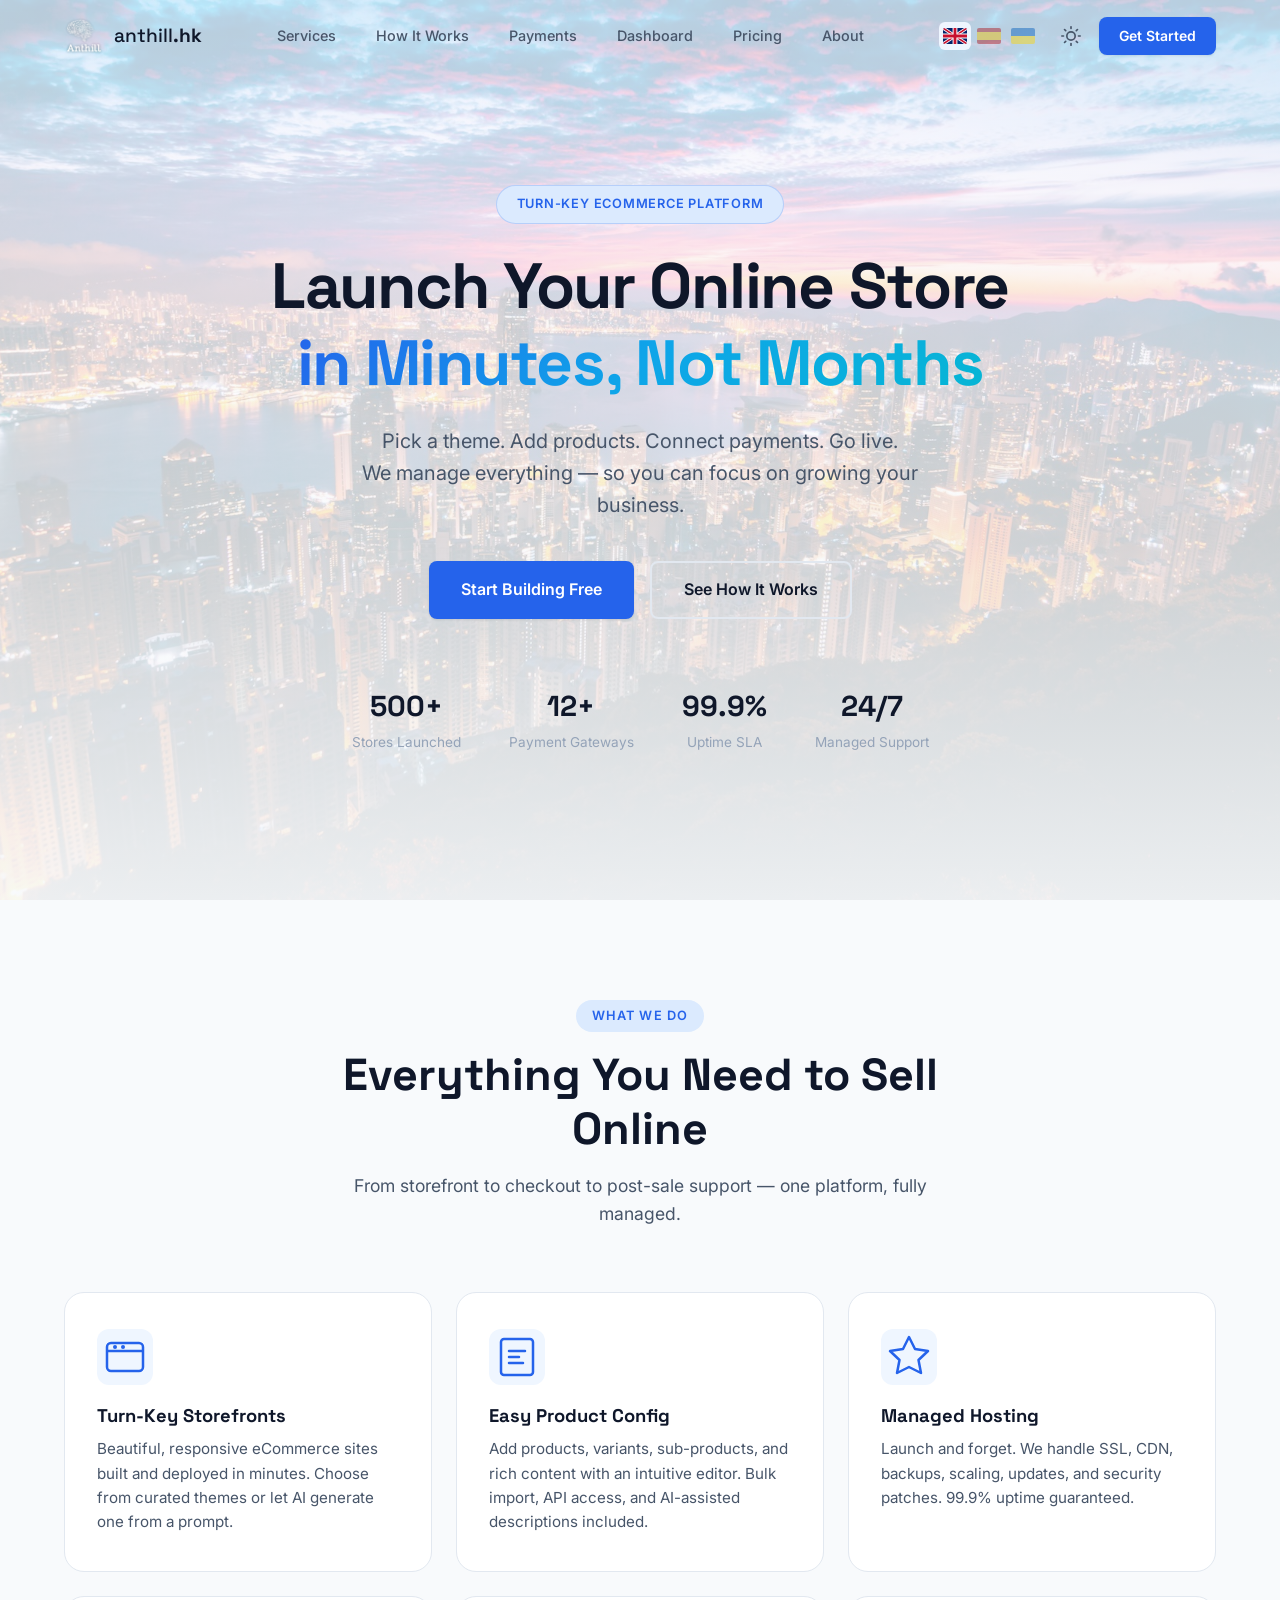
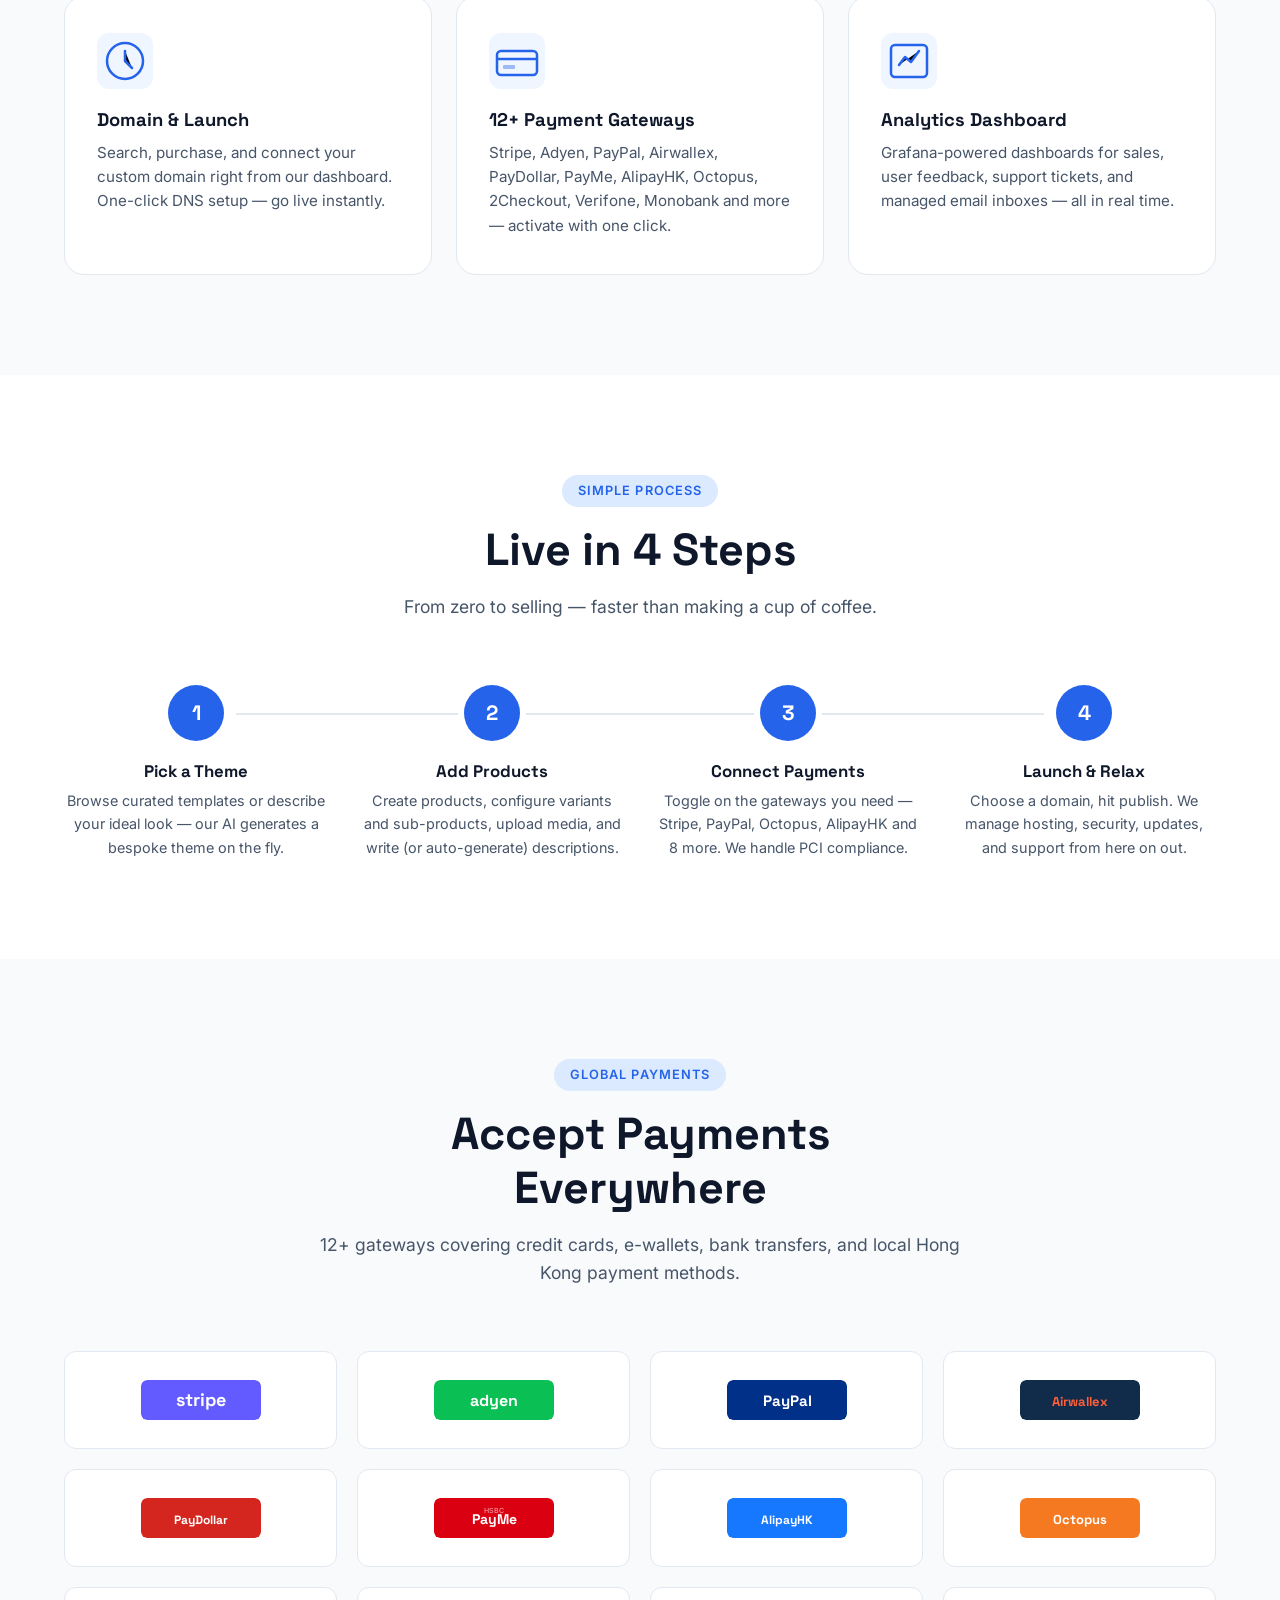
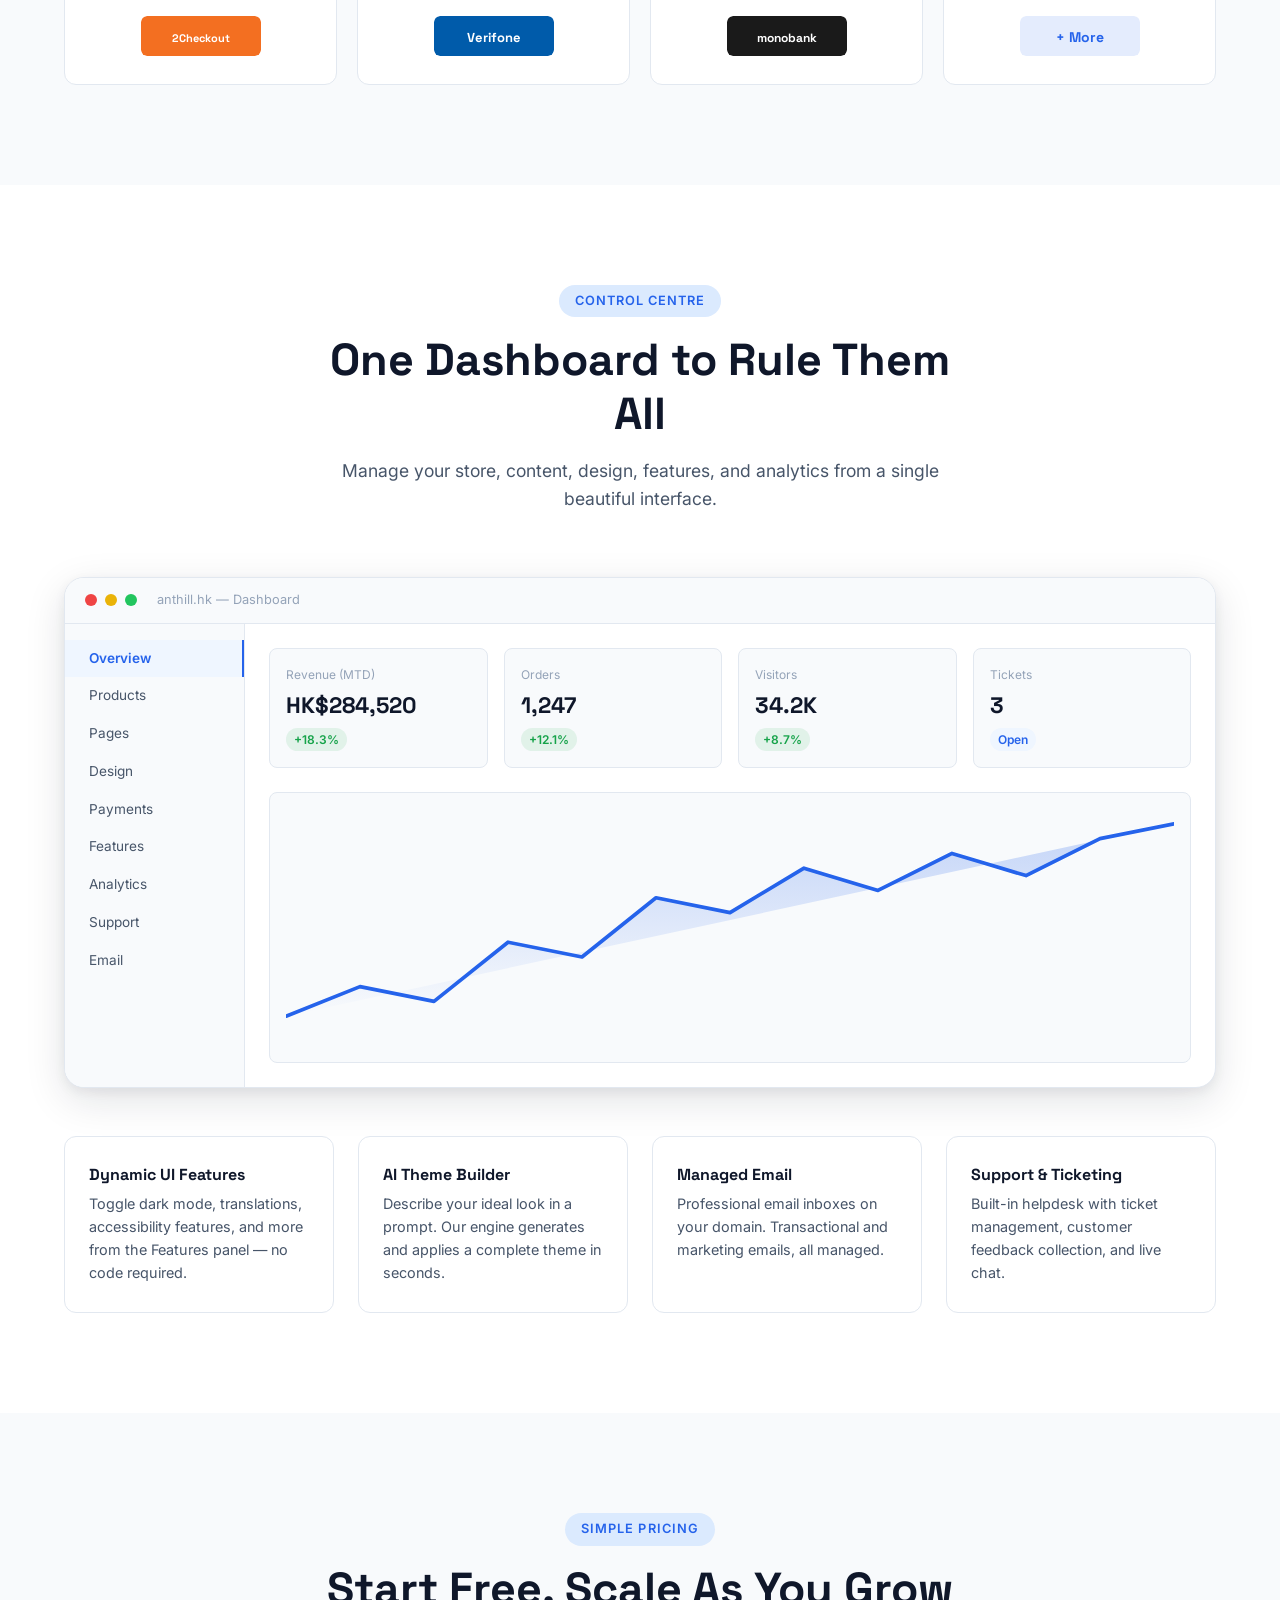
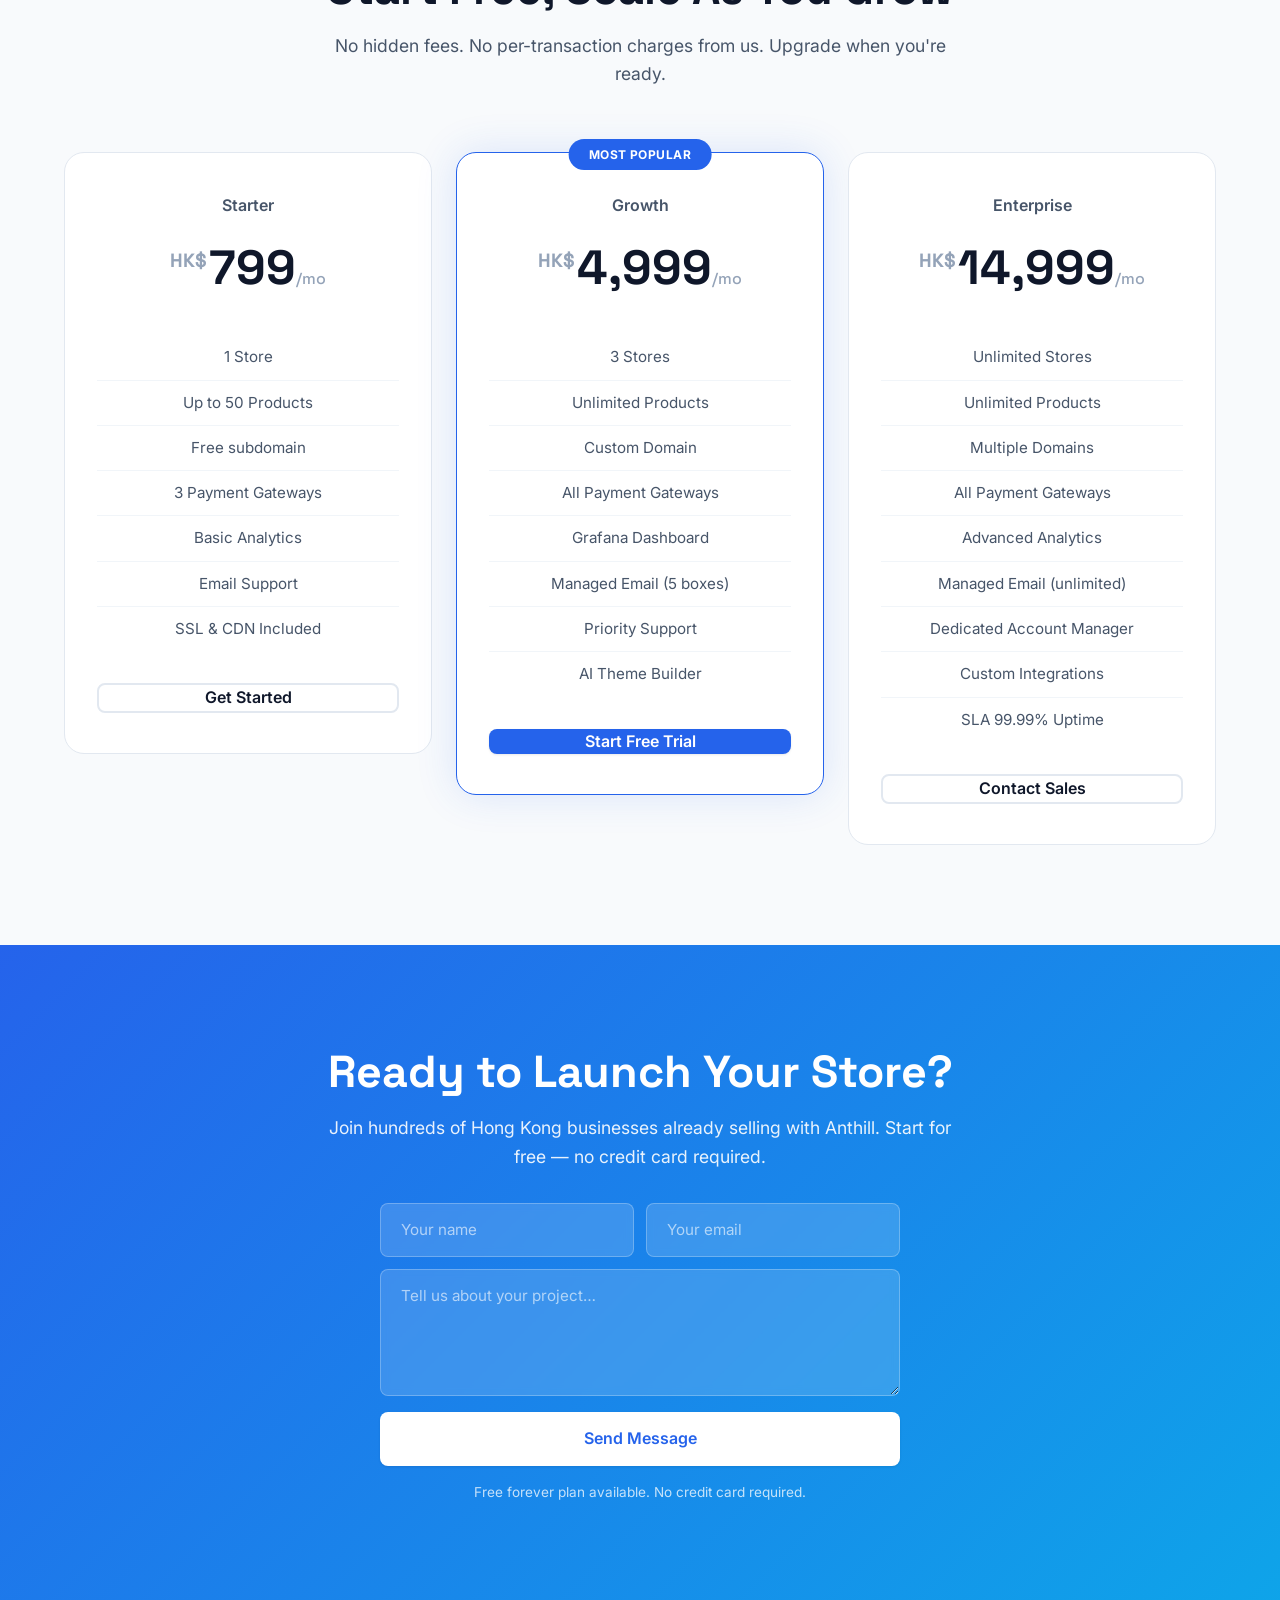
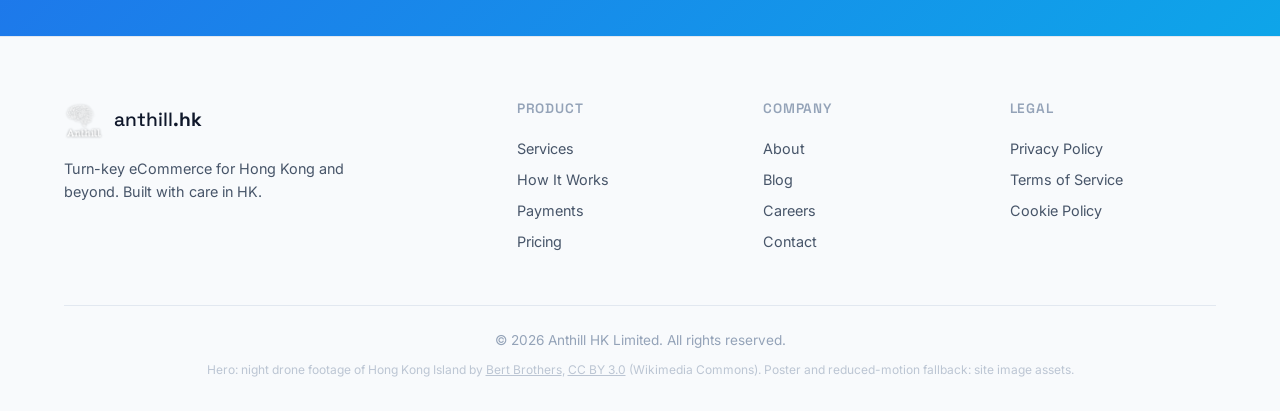
==== index.html @ b41a6182 "Hero: replace static backdrop with CC BY drone video (Wikimedia Commons)" ====
<!DOCTYPE html>
<html lang="en" data-theme="light">
<head>
  <meta charset="UTF-8">
  <meta name="viewport" content="width=device-width, initial-scale=1.0">
  <title>Anthill HK — Turn-Key eCommerce, Launched in Minutes</title>
  <meta name="description" content="Anthill HK builds fully managed, turn-key eCommerce stores. Pick a theme, add products, connect payments, launch — we handle the rest.">
  <link rel="preconnect" href="https://fonts.googleapis.com">
  <link rel="preconnect" href="https://fonts.gstatic.com" crossorigin>
  <link href="https://fonts.googleapis.com/css2?family=Inter:wght@400;500;600;700;800&family=Space+Grotesk:wght@500;700&display=swap" rel="stylesheet">
  <link rel="stylesheet" href="css/theme.css">
  <link rel="stylesheet" href="css/main.css">
  <link rel="icon" type="image/svg+xml" href="assets/icons/favicon.svg">
  <!-- Matomo analytics -->
  <script src="js/matomo.js" defer></script>
  <!-- SEO -->
  <link rel="canonical" href="https://anthill.hk/">
  <meta property="og:type" content="website">
  <meta property="og:url" content="https://anthill.hk/">
  <meta property="og:title" content="Anthill HK — Turn-Key eCommerce, Launched in Minutes">
  <meta property="og:description" content="Anthill HK builds fully managed, turn-key eCommerce stores. Pick a theme, add products, connect payments, launch — we handle the rest.">
  <meta property="og:image" content="https://anthill.hk/assets/img/logo.png">
  <meta name="twitter:card" content="summary_large_image">
  <meta name="twitter:title" content="Anthill HK — Turn-Key eCommerce, Launched in Minutes">
  <meta name="twitter:description" content="Fully managed eCommerce stores. Launch in minutes.">
  <meta name="twitter:image" content="https://anthill.hk/assets/img/logo.png">
  <!-- hreflang -->
  <link rel="alternate" hreflang="en" href="https://anthill.hk/">
  <link rel="alternate" hreflang="es" href="https://anthill.hk/es/">
  <link rel="alternate" hreflang="uk" href="https://anthill.hk/uk/">
  <link rel="alternate" hreflang="x-default" href="https://anthill.hk/">
  <!-- Structured data -->
  <script type="application/ld+json">
  {
    "@context": "https://schema.org",
    "@type": "SoftwareApplication",
    "name": "Anthill HK",
    "applicationCategory": "BusinessApplication",
    "description": "Turn-key eCommerce platform for Hong Kong businesses",
    "url": "https://anthill.hk",
    "offers": {
      "@type": "Offer",
      "price": "799",
      "priceCurrency": "HKD",
      "availability": "https://schema.org/InStock"
    }
  }
  </script>
</head>
<body>
  <!-- Matomo: image tracking when JavaScript is disabled -->
  <noscript>
    <p><img referrerpolicy="no-referrer-when-downgrade" src="https://matomo.matumi.anthill.hk/matomo.php?idsite=4&amp;rec=1" style="border:0;" alt="" /></p>
  </noscript>
  <!-- Skip to main content -->
  <a class="skip-link" href="#main">Skip to main content</a>
  <!-- ====== NAV ====== -->
  <header class="site-header" id="site-header">
    <div class="container nav-wrap">
      <a href="/" class="logo" aria-label="Anthill HK home">
        <img class="logo-img" src="assets/img/logo.png" alt="Anthill" width="40" height="40">
        <span class="logo-text">anthill<strong>.hk</strong></span>
      </a>
      <nav class="main-nav" id="main-nav" aria-label="Main navigation">
        <ul>
          <li><a href="#services">Services</a></li>
          <li><a href="#how-it-works">How It Works</a></li>
          <li><a href="#payments">Payments</a></li>
          <li><a href="#dashboard">Dashboard</a></li>
          <li><a href="#pricing">Pricing</a></li>
          <li><a href="/about/">About</a></li>
        </ul>
      </nav>
      <div class="nav-actions">
        <div class="lang-switcher" aria-label="Site language, switch to:">
          <a href="/" class="active" title="English" aria-label="Switch to English"><svg viewBox="0 0 60 40" width="24" height="16"><rect width="60" height="40" fill="#012169"/><path d="M0 0l60 40M60 0L0 40" stroke="#fff" stroke-width="8"/><path d="M0 0l60 40M60 0L0 40" stroke="#C8102E" stroke-width="4"/><path d="M30 0v40M0 20h60" stroke="#fff" stroke-width="12"/><path d="M30 0v40M0 20h60" stroke="#C8102E" stroke-width="7"/></svg></a>
          <a href="/es/" title="Español" aria-label="Cambiar a Español"><svg viewBox="0 0 60 40" width="24" height="16"><rect width="60" height="10" fill="#AA151B"/><rect y="10" width="60" height="20" fill="#F1BF00"/><rect y="30" width="60" height="10" fill="#AA151B"/></svg></a>
          <a href="/uk/" title="Українська" aria-label="Перейти на Українську"><svg viewBox="0 0 60 40" width="24" height="16"><rect width="60" height="20" fill="#005BBB"/><rect y="20" width="60" height="20" fill="#FFD500"/></svg></a>
        </div>
        <button class="btn-icon theme-toggle" id="theme-toggle" aria-label="Toggle dark mode" title="Toggle dark mode">
          <svg class="icon-sun" viewBox="0 0 24 24" width="20" height="20"><circle cx="12" cy="12" r="5" stroke="currentColor" stroke-width="2" fill="none"/><g stroke="currentColor" stroke-width="2" stroke-linecap="round"><line x1="12" y1="1" x2="12" y2="3"/><line x1="12" y1="21" x2="12" y2="23"/><line x1="4.22" y1="4.22" x2="5.64" y2="5.64"/><line x1="18.36" y1="18.36" x2="19.78" y2="19.78"/><line x1="1" y1="12" x2="3" y2="12"/><line x1="21" y1="12" x2="23" y2="12"/><line x1="4.22" y1="19.78" x2="5.64" y2="18.36"/><line x1="18.36" y1="5.64" x2="19.78" y2="4.22"/></g></svg>
          <svg class="icon-moon" viewBox="0 0 24 24" width="20" height="20"><path d="M21 12.79A9 9 0 1111.21 3a7 7 0 009.79 9.79z" stroke="currentColor" stroke-width="2" fill="none" stroke-linejoin="round"/></svg>
        </button>
        <a href="#contact" class="btn btn-primary btn-sm">Get Started</a>
        <button class="btn-icon mobile-menu-toggle" id="mobile-menu-toggle" aria-label="Toggle menu" aria-expanded="false" aria-controls="main-nav" aria-haspopup="true">
          <span></span><span></span><span></span>
        </button>
      </div>
    </div>
  </header>

  <main id="main">
  <!-- ====== HERO ====== -->
  <section class="hero" id="hero">
    <div class="hero-bg-media" aria-hidden="true">
      <video class="hero-video" autoplay muted loop playsinline preload="auto" poster="assets/img/hero-bg.jpg">
        <source src="https://upload.wikimedia.org/wikipedia/commons/transcoded/8/8d/Hong_Kong_Island_Night_Cityscape_2020.webm/Hong_Kong_Island_Night_Cityscape_2020.webm.360p.webm" type="video/webm">
      </video>
    </div>
    <div class="hero-overlay" aria-hidden="true"></div>
    <div class="container hero-content">
      <div class="hero-badge">Turn-Key eCommerce Platform</div>
      <h1>Launch Your Online Store<br><span class="gradient-text">in Minutes, Not Months</span></h1>
      <p class="hero-sub">Pick a theme. Add products. Connect payments. Go live.<br>We manage everything — so you can focus on growing your business.</p>
      <div class="hero-actions">
        <a href="#contact" class="btn btn-primary btn-lg">Start Building Free</a>
        <a href="#how-it-works" class="btn btn-outline btn-lg">See How It Works</a>
      </div>
      <div class="hero-stats">
        <div class="stat"><strong>500+</strong><span>Stores Launched</span></div>
        <div class="stat"><strong>12+</strong><span>Payment Gateways</span></div>
        <div class="stat"><strong>99.9%</strong><span>Uptime SLA</span></div>
        <div class="stat"><strong>24/7</strong><span>Managed Support</span></div>
      </div>
    </div>
  </section>

  <!-- ====== SERVICES ====== -->
  <section class="section services" id="services">
    <div class="container">
      <div class="section-header">
        <span class="section-tag">What We Do</span>
        <h2>Everything You Need to Sell Online</h2>
        <p>From storefront to checkout to post-sale support — one platform, fully managed.</p>
      </div>
      <div class="services-grid">
        <div class="service-card" data-animate>
          <div class="service-icon">
            <svg viewBox="0 0 48 48" width="48" height="48"><rect x="6" y="10" width="36" height="28" rx="4" stroke="currentColor" stroke-width="2.5" fill="none"/><path d="M6 18h36" stroke="currentColor" stroke-width="2.5"/><circle cx="14" cy="14" r="2" fill="currentColor"/><circle cx="22" cy="14" r="2" fill="currentColor"/></svg>
          </div>
          <h3>Turn-Key Storefronts</h3>
          <p>Beautiful, responsive eCommerce sites built and deployed in minutes. Choose from curated themes or let AI generate one from a prompt.</p>
        </div>
        <div class="service-card" data-animate>
          <div class="service-icon">
            <svg viewBox="0 0 48 48" width="48" height="48"><rect x="8" y="6" width="32" height="36" rx="3" stroke="currentColor" stroke-width="2.5" fill="none"/><path d="M16 18h16M16 24h10M16 30h14" stroke="currentColor" stroke-width="2.5" stroke-linecap="round"/></svg>
          </div>
          <h3>Easy Product Config</h3>
          <p>Add products, variants, sub-products, and rich content with an intuitive editor. Bulk import, API access, and AI-assisted descriptions included.</p>
        </div>
        <div class="service-card" data-animate>
          <div class="service-icon">
            <svg viewBox="0 0 48 48" width="48" height="48"><path d="M24 4l6 12 13 2-9.5 9 2.5 13L24 34l-12 6 2.5-13L5 18l13-2z" stroke="currentColor" stroke-width="2.5" fill="none" stroke-linejoin="round"/></svg>
          </div>
          <h3>Managed Hosting</h3>
          <p>Launch and forget. We handle SSL, CDN, backups, scaling, updates, and security patches. 99.9% uptime guaranteed.</p>
        </div>
        <div class="service-card" data-animate>
          <div class="service-icon">
            <svg viewBox="0 0 48 48" width="48" height="48"><circle cx="24" cy="24" r="18" stroke="currentColor" stroke-width="2.5" fill="none"/><path d="M24 14v10l7 7" stroke="currentColor" stroke-width="2.5" stroke-linecap="round" stroke-linejoin="round"/></svg>
          </div>
          <h3>Domain & Launch</h3>
          <p>Search, purchase, and connect your custom domain right from our dashboard. One-click DNS setup — go live instantly.</p>
        </div>
        <div class="service-card" data-animate>
          <div class="service-icon">
            <svg viewBox="0 0 48 48" width="48" height="48"><rect x="4" y="14" width="40" height="24" rx="4" stroke="currentColor" stroke-width="2.5" fill="none"/><path d="M4 22h40" stroke="currentColor" stroke-width="2.5"/><rect x="10" y="28" width="12" height="4" rx="1" fill="currentColor" opacity=".4"/></svg>
          </div>
          <h3>12+ Payment Gateways</h3>
          <p>Stripe, Adyen, PayPal, Airwallex, PayDollar, PayMe, AlipayHK, Octopus, 2Checkout, Verifone, Monobank and more — activate with one click.</p>
        </div>
        <div class="service-card" data-animate>
          <div class="service-icon">
            <svg viewBox="0 0 48 48" width="48" height="48"><rect x="6" y="8" width="36" height="32" rx="4" stroke="currentColor" stroke-width="2.5" fill="none"/><path d="M14 28l6-8 6 5 8-11" stroke="currentColor" stroke-width="2.5" stroke-linecap="round" stroke-linejoin="round"/></svg>
          </div>
          <h3>Analytics Dashboard</h3>
          <p>Grafana-powered dashboards for sales, user feedback, support tickets, and managed email inboxes — all in real time.</p>
        </div>
      </div>
    </div>
  </section>

  <!-- ====== HOW IT WORKS ====== -->
  <section class="section how-it-works" id="how-it-works">
    <div class="container">
      <div class="section-header">
        <span class="section-tag">Simple Process</span>
        <h2>Live in 4 Steps</h2>
        <p>From zero to selling — faster than making a cup of coffee.</p>
      </div>
      <div class="steps-track">
        <div class="step" data-animate>
          <div class="step-num">1</div>
          <div class="step-body">
            <h3>Pick a Theme</h3>
            <p>Browse curated templates or describe your ideal look — our AI generates a bespoke theme on the fly.</p>
          </div>
        </div>
        <div class="step" data-animate>
          <div class="step-num">2</div>
          <div class="step-body">
            <h3>Add Products</h3>
            <p>Create products, configure variants and sub-products, upload media, and write (or auto-generate) descriptions.</p>
          </div>
        </div>
        <div class="step" data-animate>
          <div class="step-num">3</div>
          <div class="step-body">
            <h3>Connect Payments</h3>
            <p>Toggle on the gateways you need — Stripe, PayPal, Octopus, AlipayHK and 8 more. We handle PCI compliance.</p>
          </div>
        </div>
        <div class="step" data-animate>
          <div class="step-num">4</div>
          <div class="step-body">
            <h3>Launch & Relax</h3>
            <p>Choose a domain, hit publish. We manage hosting, security, updates, and support from here on out.</p>
          </div>
        </div>
      </div>
    </div>
  </section>

  <!-- ====== PAYMENTS ====== -->
  <section class="section payments" id="payments">
    <div class="container">
      <div class="section-header">
        <span class="section-tag">Global Payments</span>
        <h2>Accept Payments Everywhere</h2>
        <p>12+ gateways covering credit cards, e-wallets, bank transfers, and local Hong Kong payment methods.</p>
      </div>
      <div class="payment-grid">
        <div class="payment-logo" data-animate><div class="payment-logo-inner"><svg viewBox="0 0 120 40" width="120" height="40"><rect rx="6" width="120" height="40" fill="#635bff"/><text x="60" y="26" text-anchor="middle" fill="#fff" font-family="'Space Grotesk',sans-serif" font-weight="700" font-size="18">stripe</text></svg></div></div>
        <div class="payment-logo" data-animate><div class="payment-logo-inner"><svg viewBox="0 0 120 40" width="120" height="40"><rect rx="6" width="120" height="40" fill="#0abf53"/><text x="60" y="26" text-anchor="middle" fill="#fff" font-family="'Space Grotesk',sans-serif" font-weight="700" font-size="16">adyen</text></svg></div></div>
        <div class="payment-logo" data-animate><div class="payment-logo-inner"><svg viewBox="0 0 120 40" width="120" height="40"><rect rx="6" width="120" height="40" fill="#003087"/><text x="60" y="26" text-anchor="middle" fill="#fff" font-family="'Space Grotesk',sans-serif" font-weight="700" font-size="15">PayPal</text></svg></div></div>
        <div class="payment-logo" data-animate><div class="payment-logo-inner"><svg viewBox="0 0 120 40" width="120" height="40"><rect rx="6" width="120" height="40" fill="#112b4a"/><text x="60" y="26" text-anchor="middle" fill="#ff5e3a" font-family="'Space Grotesk',sans-serif" font-weight="700" font-size="13">Airwallex</text></svg></div></div>
        <div class="payment-logo" data-animate><div class="payment-logo-inner"><svg viewBox="0 0 120 40" width="120" height="40"><rect rx="6" width="120" height="40" fill="#d4261e"/><text x="60" y="26" text-anchor="middle" fill="#fff" font-family="'Space Grotesk',sans-serif" font-weight="700" font-size="12">PayDollar</text></svg></div></div>
        <div class="payment-logo" data-animate><div class="payment-logo-inner"><svg viewBox="0 0 120 40" width="120" height="40"><rect rx="6" width="120" height="40" fill="#db0011"/><text x="60" y="26" text-anchor="middle" fill="#fff" font-family="'Space Grotesk',sans-serif" font-weight="700" font-size="14">PayMe</text><text x="60" y="15" text-anchor="middle" fill="rgba(255,255,255,.6)" font-family="'Inter',sans-serif" font-weight="500" font-size="7">HSBC</text></svg></div></div>
        <div class="payment-logo" data-animate><div class="payment-logo-inner"><svg viewBox="0 0 120 40" width="120" height="40"><rect rx="6" width="120" height="40" fill="#1677ff"/><text x="60" y="26" text-anchor="middle" fill="#fff" font-family="'Space Grotesk',sans-serif" font-weight="700" font-size="12">AlipayHK</text></svg></div></div>
        <div class="payment-logo" data-animate><div class="payment-logo-inner"><svg viewBox="0 0 120 40" width="120" height="40"><rect rx="6" width="120" height="40" fill="#f47920"/><text x="60" y="26" text-anchor="middle" fill="#fff" font-family="'Space Grotesk',sans-serif" font-weight="700" font-size="13">Octopus</text></svg></div></div>
        <div class="payment-logo" data-animate><div class="payment-logo-inner"><svg viewBox="0 0 120 40" width="120" height="40"><rect rx="6" width="120" height="40" fill="#f36f21"/><text x="60" y="26" text-anchor="middle" fill="#fff" font-family="'Space Grotesk',sans-serif" font-weight="700" font-size="11">2Checkout</text></svg></div></div>
        <div class="payment-logo" data-animate><div class="payment-logo-inner"><svg viewBox="0 0 120 40" width="120" height="40"><rect rx="6" width="120" height="40" fill="#005baa"/><text x="60" y="26" text-anchor="middle" fill="#fff" font-family="'Space Grotesk',sans-serif" font-weight="700" font-size="13">Verifone</text></svg></div></div>
        <div class="payment-logo" data-animate><div class="payment-logo-inner"><svg viewBox="0 0 120 40" width="120" height="40"><rect rx="6" width="120" height="40" fill="#1a1a1a"/><text x="60" y="26" text-anchor="middle" fill="#fff" font-family="'Space Grotesk',sans-serif" font-weight="700" font-size="12">monobank</text></svg></div></div>
        <div class="payment-logo" data-animate><div class="payment-logo-inner"><svg viewBox="0 0 120 40" width="120" height="40"><rect rx="6" width="120" height="40" fill="var(--accent)" opacity=".12" /><text x="60" y="26" text-anchor="middle" fill="var(--accent)" font-family="'Space Grotesk',sans-serif" font-weight="700" font-size="14">+ More</text></svg></div></div>
      </div>
    </div>
  </section>

  <!-- ====== DASHBOARD ====== -->
  <section class="section dashboard" id="dashboard">
    <div class="container">
      <div class="section-header">
        <span class="section-tag">Control Centre</span>
        <h2>One Dashboard to Rule Them All</h2>
        <p>Manage your store, content, design, features, and analytics from a single beautiful interface.</p>
      </div>
      <div class="dashboard-preview" data-animate>
        <div class="dash-window">
          <div class="dash-titlebar">
            <span class="dot red"></span>
            <span class="dot yellow"></span>
            <span class="dot green"></span>
            <span class="dash-title">anthill.hk — Dashboard</span>
          </div>
          <div class="dash-body">
            <aside class="dash-sidebar" id="dash-sidebar">
              <div class="dash-nav-item active" data-tab="overview">Overview</div>
              <div class="dash-nav-item" data-tab="products">Products</div>
              <div class="dash-nav-item" data-tab="pages">Pages</div>
              <div class="dash-nav-item" data-tab="design">Design</div>
              <div class="dash-nav-item" data-tab="payments">Payments</div>
              <div class="dash-nav-item" data-tab="features">Features</div>
              <div class="dash-nav-item" data-tab="analytics">Analytics</div>
              <div class="dash-nav-item" data-tab="support">Support</div>
              <div class="dash-nav-item" data-tab="email">Email</div>
            </aside>
            <div class="dash-main" id="dash-main">
              <div class="dash-cards">
                <div class="dash-metric">
                  <span class="dash-metric-label">Revenue (MTD)</span>
                  <span class="dash-metric-value">HK$284,520</span>
                  <span class="dash-metric-change positive">+18.3%</span>
                </div>
                <div class="dash-metric">
                  <span class="dash-metric-label">Orders</span>
                  <span class="dash-metric-value">1,247</span>
                  <span class="dash-metric-change positive">+12.1%</span>
                </div>
                <div class="dash-metric">
                  <span class="dash-metric-label">Visitors</span>
                  <span class="dash-metric-value">34.2K</span>
                  <span class="dash-metric-change positive">+8.7%</span>
                </div>
                <div class="dash-metric">
                  <span class="dash-metric-label">Tickets</span>
                  <span class="dash-metric-value">3</span>
                  <span class="dash-metric-change neutral">Open</span>
                </div>
              </div>
              <div class="dash-chart">
                <svg viewBox="0 0 600 160" preserveAspectRatio="none" class="chart-line">
                  <polyline points="0,140 50,120 100,130 150,90 200,100 250,60 300,70 350,40 400,55 450,30 500,45 550,20 600,10" fill="none" stroke="var(--accent)" stroke-width="2.5" stroke-linecap="round" stroke-linejoin="round"/>
                  <polyline points="0,140 50,120 100,130 150,90 200,100 250,60 300,70 350,40 400,55 450,30 500,45 550,20 600,10" fill="url(#chart-fill)" stroke="none"/>
                  <defs><linearGradient id="chart-fill" x1="0" y1="0" x2="0" y2="1"><stop offset="0%" stop-color="var(--accent)" stop-opacity="0.25"/><stop offset="100%" stop-color="var(--accent)" stop-opacity="0"/></linearGradient></defs>
                </svg>
              </div>
            </div>
          </div>
        </div>
      </div>
      <div class="dashboard-features">
        <div class="dash-feature" data-animate>
          <h4>Dynamic UI Features</h4>
          <p>Toggle dark mode, translations, accessibility features, and more from the Features panel — no code required.</p>
        </div>
        <div class="dash-feature" data-animate>
          <h4>AI Theme Builder</h4>
          <p>Describe your ideal look in a prompt. Our engine generates and applies a complete theme in seconds.</p>
        </div>
        <div class="dash-feature" data-animate>
          <h4>Managed Email</h4>
          <p>Professional email inboxes on your domain. Transactional and marketing emails, all managed.</p>
        </div>
        <div class="dash-feature" data-animate>
          <h4>Support & Ticketing</h4>
          <p>Built-in helpdesk with ticket management, customer feedback collection, and live chat.</p>
        </div>
      </div>
    </div>
  </section>

  <!-- ====== PRICING ====== -->
  <section class="section pricing" id="pricing">
    <div class="container">
      <div class="section-header">
        <span class="section-tag">Simple Pricing</span>
        <h2>Start Free, Scale As You Grow</h2>
        <p>No hidden fees. No per-transaction charges from us. Upgrade when you're ready.</p>
      </div>
      <div class="pricing-grid">
        <div class="pricing-card" data-animate>
          <div class="pricing-tier">Starter</div>
          <div class="pricing-price"><span class="currency">HK$</span>799<span class="period">/mo</span></div>
          <ul class="pricing-features">
            <li>1 Store</li>
            <li>Up to 50 Products</li>
            <li>Free subdomain</li>
            <li>3 Payment Gateways</li>
            <li>Basic Analytics</li>
            <li>Email Support</li>
            <li>SSL &amp; CDN Included</li>
          </ul>
          <a href="#contact" class="btn btn-outline btn-block">Get Started</a>
        </div>
        <div class="pricing-card featured" data-animate>
          <div class="pricing-badge">Most Popular</div>
          <div class="pricing-tier">Growth</div>
          <div class="pricing-price"><span class="currency">HK$</span>4,999<span class="period">/mo</span></div>
          <ul class="pricing-features">
            <li>3 Stores</li>
            <li>Unlimited Products</li>
            <li>Custom Domain</li>
            <li>All Payment Gateways</li>
            <li>Grafana Dashboard</li>
            <li>Managed Email (5 boxes)</li>
            <li>Priority Support</li>
            <li>AI Theme Builder</li>
          </ul>
          <a href="#contact" class="btn btn-primary btn-block">Start Free Trial</a>
        </div>
        <div class="pricing-card" data-animate>
          <div class="pricing-tier">Enterprise</div>
          <div class="pricing-price"><span class="currency">HK$</span>14,999<span class="period">/mo</span></div>
          <ul class="pricing-features">
            <li>Unlimited Stores</li>
            <li>Unlimited Products</li>
            <li>Multiple Domains</li>
            <li>All Payment Gateways</li>
            <li>Advanced Analytics</li>
            <li>Managed Email (unlimited)</li>
            <li>Dedicated Account Manager</li>
            <li>Custom Integrations</li>
            <li>SLA 99.99% Uptime</li>
          </ul>
          <a href="#contact" class="btn btn-outline btn-block">Contact Sales</a>
        </div>
      </div>
    </div>
  </section>

  <!-- ====== CTA / CONTACT ====== -->
  <section class="section cta" id="contact">
    <div class="container">
      <div class="cta-inner">
        <h2>Ready to Launch Your Store?</h2>
        <p>Join hundreds of Hong Kong businesses already selling with Anthill. Start for free — no credit card required.</p>
        <form class="contact-form" id="contact-form">
          <div class="form-row">
            <input type="text" name="name" placeholder="Your name" required aria-label="Your name">
            <input type="email" name="email" placeholder="Your email" required aria-label="Email address">
          </div>
          <div class="form-row full">
            <textarea name="message" placeholder="Tell us about your project…" rows="4" required aria-label="Message"></textarea>
          </div>
          <div class="form-row full">
            <button type="submit" class="btn btn-primary btn-lg btn-block">Send Message</button>
          </div>
          <p class="form-note">Free forever plan available. No credit card required.</p>
          <p class="form-status" id="form-status" aria-live="polite" aria-atomic="true"></p>
        </form>
      </div>
    </div>
  </section>
  </main>

  <!-- ====== FOOTER ====== -->
  <footer class="site-footer">
    <div class="container">
      <div class="footer-grid">
        <div class="footer-brand">
          <a href="/" class="logo">
            <img class="logo-img" src="assets/img/logo.png" alt="Anthill" width="40" height="40">
            <span class="logo-text">anthill<strong>.hk</strong></span>
          </a>
          <p>Turn-key eCommerce for Hong Kong and beyond. Built with care in HK.</p>
        </div>
        <div class="footer-links">
          <h4>Product</h4>
          <ul>
            <li><a href="#services">Services</a></li>
            <li><a href="#how-it-works">How It Works</a></li>
            <li><a href="#payments">Payments</a></li>
            <li><a href="#pricing">Pricing</a></li>
          </ul>
        </div>
        <div class="footer-links">
          <h4>Company</h4>
          <ul>
            <li><a href="/about/">About</a></li>
            <li><a href="#">Blog</a></li>
            <li><a href="#">Careers</a></li>
            <li><a href="#contact">Contact</a></li>
          </ul>
        </div>
        <div class="footer-links">
          <h4>Legal</h4>
          <ul>
            <li><a href="#">Privacy Policy</a></li>
            <li><a href="#">Terms of Service</a></li>
            <li><a href="#">Cookie Policy</a></li>
          </ul>
        </div>
      </div>
      <div class="footer-bottom">
        <p>&copy; 2026 Anthill HK Limited. All rights reserved.</p>
        <p class="photo-credit">Hero: night drone footage of Hong Kong Island by <a href="https://commons.wikimedia.org/wiki/File:Hong_Kong_Island_Night_Cityscape_2020.webm" target="_blank" rel="noopener">Bert Brothers</a>, <a href="https://creativecommons.org/licenses/by/3.0/" target="_blank" rel="noopener">CC&nbsp;BY&nbsp;3.0</a> (Wikimedia Commons). Poster and reduced-motion fallback: site image assets.</p>
      </div>
    </div>
  </footer>

  <script src="js/config.js"></script>
  <script src="js/main.js"></script>
</body>
</html>
---- css/theme.css ----
/* ============================================================
   THEME SYSTEM — anthill.hk
   Default: Light / Sunny / Clear-blue-sky Hong Kong skyline
   ============================================================ */

/* ---- Accessibility ---- */
.skip-link {
  position: absolute;
  top: -100%;
  left: 16px;
  z-index: 9999;
  padding: 8px 16px;
  background: var(--accent);
  color: var(--text-on-accent);
  font-weight: 600;
  border-radius: 0 0 var(--radius-sm) var(--radius-sm);
  text-decoration: none;
  transition: top 0.2s;
}
.skip-link:focus {
  top: 0;
}

:focus-visible {
  outline: 2px solid var(--accent);
  outline-offset: 3px;
}

/* ---- Accessibility ---- */

:root,
[data-theme="light"] {
  /* Sky & Skyline */
  --sky-top:        #3b9eed;
  --sky-bottom:     #a8dff7;
  --skyline-fill:   #1a365d;
  --water:          #60b8f0;

  /* Brand */
  --accent:         #2563eb;
  --accent-hover:   #1d4ed8;
  --accent-light:   #dbeafe;
  --accent-subtle:  #eff6ff;

  /* Surfaces */
  --bg:             #ffffff;
  --bg-alt:         #f8fafc;
  --bg-card:        #ffffff;
  --bg-elevated:    #ffffff;

  /* Text */
  --text:           #0f172a;
  --text-secondary: #475569;
  --text-muted:     #94a3b8;
  --text-on-accent: #ffffff;

  /* Borders */
  --border:         #e2e8f0;
  --border-light:   #f1f5f9;

  /* Misc */
  --radius:         12px;
  --radius-sm:      8px;
  --radius-lg:      20px;
  --shadow-sm:      0 1px 3px rgba(15,23,42,.06), 0 1px 2px rgba(15,23,42,.04);
  --shadow-md:      0 4px 12px rgba(15,23,42,.08), 0 2px 4px rgba(15,23,42,.04);
  --shadow-lg:      0 12px 40px rgba(15,23,42,.12), 0 4px 12px rgba(15,23,42,.06);
  --shadow-glow:    0 0 40px rgba(37,99,235,.15);

  /* Transitions */
  --transition:     0.25s cubic-bezier(.4,0,.2,1);

  /* Gradient */
  --gradient-text:  linear-gradient(135deg, #2563eb 0%, #0ea5e9 50%, #06b6d4 100%);
  --gradient-card:  linear-gradient(135deg, var(--accent-subtle) 0%, #fff 100%);

  color-scheme: light;
}

[data-theme="dark"] {
  --sky-top:        #0c1929;
  --sky-bottom:     #162033;
  --skyline-fill:   #60a5fa;
  --water:          #1e3a5f;

  --accent:         #60a5fa;
  --accent-hover:   #93c5fd;
  --accent-light:   #1e3a5f;
  --accent-subtle:  #0f1d32;

  --bg:             #0b1120;
  --bg-alt:         #111827;
  --bg-card:        #1a2332;
  --bg-elevated:    #1f2937;

  --text:           #f1f5f9;
  --text-secondary: #94a3b8;
  --text-muted:     #64748b;
  --text-on-accent: #0b1120;

  --border:         #1e293b;
  --border-light:   #1e293b;

  --shadow-sm:      0 1px 3px rgba(0,0,0,.3), 0 1px 2px rgba(0,0,0,.2);
  --shadow-md:      0 4px 12px rgba(0,0,0,.4), 0 2px 4px rgba(0,0,0,.2);
  --shadow-lg:      0 12px 40px rgba(0,0,0,.5), 0 4px 12px rgba(0,0,0,.3);
  --shadow-glow:    0 0 40px rgba(96,165,250,.2);

  --gradient-text:  linear-gradient(135deg, #60a5fa 0%, #38bdf8 50%, #22d3ee 100%);
  --gradient-card:  linear-gradient(135deg, #1a2332 0%, #0f1d32 100%);

  color-scheme: dark;
}
---- css/main.css ----
/* ============================================================
   MAIN STYLES — anthill.hk
   ============================================================ */

/* ---------- RESET ---------- */
*,*::before,*::after{box-sizing:border-box;margin:0;padding:0}
html{scroll-behavior:smooth;-webkit-text-size-adjust:100%}
body{font-family:'Inter',system-ui,-apple-system,sans-serif;background:var(--bg);color:var(--text);line-height:1.6;overflow-x:hidden;transition:background var(--transition),color var(--transition)}
img,svg{display:block;max-width:100%}
a{color:inherit;text-decoration:none}
ul{list-style:none}
button,input,textarea{font:inherit;border:none;outline:none;background:none}
h1,h2,h3,h4{font-family:'Space Grotesk','Inter',sans-serif;line-height:1.2;font-weight:700}

/* ---------- UTILITIES ---------- */
.container{width:100%;max-width:1200px;margin:0 auto;padding:0 24px}
.section{padding:100px 0}
.section-header{text-align:center;max-width:640px;margin:0 auto 64px}
.section-tag{display:inline-block;font-size:.8rem;font-weight:600;letter-spacing:.08em;text-transform:uppercase;color:var(--accent);background:var(--accent-light);padding:6px 16px;border-radius:100px;margin-bottom:16px}
.section-header h2{font-size:clamp(1.8rem,4vw,2.8rem);margin-bottom:16px}
.section-header p{font-size:1.1rem;color:var(--text-secondary)}
.gradient-text{background:var(--gradient-text);-webkit-background-clip:text;-webkit-text-fill-color:transparent;background-clip:text}

/* ---------- BUTTONS ---------- */
.btn{display:inline-flex;align-items:center;justify-content:center;gap:8px;font-weight:600;border-radius:var(--radius-sm);transition:all var(--transition);cursor:pointer;white-space:nowrap}
.btn-sm{padding:8px 20px;font-size:.875rem}
.btn-lg{padding:14px 32px;font-size:1rem}
.btn-block{width:100%;text-align:center}
.btn-primary{background:var(--accent);color:var(--text-on-accent);box-shadow:var(--shadow-sm)}
.btn-primary:hover{background:var(--accent-hover);box-shadow:var(--shadow-md);transform:translateY(-1px)}
.btn-outline{border:2px solid var(--border);color:var(--text);background:transparent}
.btn-outline:hover{border-color:var(--accent);color:var(--accent);background:var(--accent-subtle)}
.btn-icon{display:flex;align-items:center;justify-content:center;width:40px;height:40px;border-radius:var(--radius-sm);color:var(--text-secondary);transition:all var(--transition);cursor:pointer}
.btn-icon:hover{background:var(--bg-alt);color:var(--text)}

/* ---------- LANGUAGE SWITCHER ---------- */
.lang-switcher{display:flex;align-items:center;gap:2px;margin-right:4px}
.lang-switcher a{display:flex;align-items:center;justify-content:center;width:32px;height:28px;border-radius:6px;transition:all var(--transition);opacity:.45;text-decoration:none}
.lang-switcher a:hover{opacity:.8;background:var(--bg-alt)}
.lang-switcher a.active{opacity:1;background:var(--accent-subtle)}
.lang-switcher svg{width:24px;height:16px;border-radius:2px;flex-shrink:0}
@media(max-width:480px){.lang-switcher a{width:28px;height:24px}.lang-switcher svg{width:20px;height:14px}}

/* ---------- NAV ---------- */
.site-header{position:fixed;top:0;left:0;right:0;z-index:100;background:transparent;transition:background var(--transition),box-shadow var(--transition),backdrop-filter var(--transition)}
.site-header.scrolled{background:color-mix(in srgb,var(--bg) 85%,transparent);backdrop-filter:blur(12px);-webkit-backdrop-filter:blur(12px);box-shadow:var(--shadow-sm)}
.nav-wrap{display:flex;align-items:center;justify-content:space-between;height:72px}
.logo{display:flex;align-items:center;gap:10px}
.logo-img{width:40px;height:40px;object-fit:contain;display:inline-block}
.logo-text{font-family:'Space Grotesk',sans-serif;font-size:1.2rem;font-weight:500;color:var(--text)}
.logo-text strong{font-weight:700}
.main-nav ul{display:flex;gap:8px}
.main-nav a{display:block;padding:8px 16px;font-size:.9rem;font-weight:500;color:var(--text-secondary);border-radius:var(--radius-sm);transition:all var(--transition)}
.main-nav a:hover,.main-nav a.active{color:var(--accent);background:var(--accent-subtle)}
.nav-actions{display:flex;align-items:center;gap:8px}
.mobile-menu-toggle{display:none;flex-direction:column;gap:5px;width:40px;height:40px;align-items:center;justify-content:center}
.mobile-menu-toggle span{display:block;width:20px;height:2px;background:var(--text);border-radius:2px;transition:all var(--transition)}

/* Theme toggle icons */
.theme-toggle .icon-moon{display:none}
[data-theme="dark"] .theme-toggle .icon-sun{display:none}
[data-theme="dark"] .theme-toggle .icon-moon{display:block}

/* ---------- HERO ---------- */
.hero{position:relative;min-height:100vh;display:flex;align-items:center;padding:120px 0 80px;overflow:hidden}
/* Hero: CC video (Wikimedia Commons) + JPG poster / reduced-motion fallback */
.hero-bg-media{position:absolute;inset:0;pointer-events:none;overflow:hidden;background:url('../assets/img/hero-bg.jpg') center center/cover no-repeat}
.hero-bg-media .hero-video{position:absolute;inset:0;width:100%;height:100%;object-fit:cover;object-position:center 28%}
@media (prefers-reduced-motion: reduce){
  .hero-bg-media .hero-video{display:none}
}
.hero-overlay{position:absolute;inset:0;background:linear-gradient(180deg,rgba(255,255,255,.72) 0%,rgba(248,250,252,.82) 60%,rgba(248,250,252,.95) 100%);pointer-events:none}
[data-theme="dark"] .hero-overlay{background:linear-gradient(180deg,rgba(11,17,32,.7) 0%,rgba(11,17,32,.82) 60%,rgba(11,17,32,.95) 100%)}
.hero-content{position:relative;z-index:1;text-align:center;max-width:800px;margin:0 auto}
.hero-badge{display:inline-block;font-size:.8rem;font-weight:600;letter-spacing:.06em;text-transform:uppercase;color:var(--accent);background:var(--accent-light);padding:8px 20px;border-radius:100px;margin-bottom:24px;border:1px solid color-mix(in srgb,var(--accent) 20%,transparent)}
.hero h1{font-size:clamp(2.2rem,5.5vw,4rem);margin-bottom:24px;letter-spacing:-.02em}
.hero-sub{font-size:clamp(1rem,2vw,1.25rem);color:var(--text-secondary);max-width:600px;margin:0 auto 40px}
.hero-actions{display:flex;gap:16px;justify-content:center;flex-wrap:wrap;margin-bottom:64px}
.hero-stats{display:flex;justify-content:center;gap:48px;flex-wrap:wrap}
.stat{text-align:center}
.stat strong{display:block;font-family:'Space Grotesk',sans-serif;font-size:1.8rem;color:var(--text)}
.stat span{font-size:.85rem;color:var(--text-muted)}

/* ---------- SERVICES GRID ---------- */
.services{background:var(--bg-alt)}
.services-grid{display:grid;grid-template-columns:repeat(3,1fr);gap:24px}
.service-card{background:var(--bg-card);border:1px solid var(--border);border-radius:var(--radius-lg);padding:36px 32px;transition:all var(--transition)}
.service-card:hover{border-color:var(--accent);box-shadow:var(--shadow-glow);transform:translateY(-4px)}
.service-icon{width:56px;height:56px;display:flex;align-items:center;justify-content:center;background:var(--accent-subtle);color:var(--accent);border-radius:var(--radius);margin-bottom:20px}
.service-card h3{font-size:1.15rem;margin-bottom:10px}
.service-card p{font-size:.95rem;color:var(--text-secondary);line-height:1.6}

/* ---------- HOW IT WORKS ---------- */
.steps-track{display:grid;grid-template-columns:repeat(4,1fr);gap:32px;position:relative}
.steps-track::before{content:'';position:absolute;top:28px;left:calc(12.5% + 28px);right:calc(12.5% + 28px);height:2px;background:var(--border)}
.step{text-align:center}
.step-num{width:56px;height:56px;display:flex;align-items:center;justify-content:center;font-family:'Space Grotesk',sans-serif;font-size:1.3rem;font-weight:700;background:var(--accent);color:var(--text-on-accent);border-radius:50%;margin:0 auto 20px;position:relative;z-index:1;box-shadow:0 0 0 6px var(--bg)}
.step-body h3{font-size:1.05rem;margin-bottom:8px}
.step-body p{font-size:.9rem;color:var(--text-secondary)}

/* ---------- PAYMENTS ---------- */
.payments{background:var(--bg-alt)}
.payment-grid{display:grid;grid-template-columns:repeat(4,1fr);gap:20px}
.payment-logo{background:var(--bg-card);border:1px solid var(--border);border-radius:var(--radius);padding:28px 20px;text-align:center;transition:all var(--transition)}
.payment-logo:hover{border-color:var(--accent);box-shadow:var(--shadow-md);transform:translateY(-2px)}
.payment-logo-inner{display:flex;align-items:center;justify-content:center;min-height:40px}
.payment-logo-inner span{font-family:'Space Grotesk',sans-serif;font-weight:700;font-size:1rem;color:var(--text);letter-spacing:-.01em}
.payment-logo-inner svg{border-radius:6px}

/* ---------- DASHBOARD PREVIEW ---------- */
.dashboard-preview{margin-bottom:48px}
.dash-window{background:var(--bg-card);border:1px solid var(--border);border-radius:var(--radius-lg);overflow:hidden;box-shadow:var(--shadow-lg)}
.dash-titlebar{display:flex;align-items:center;gap:8px;padding:12px 20px;background:var(--bg-alt);border-bottom:1px solid var(--border)}
.dot{width:12px;height:12px;border-radius:50%}
.dot.red{background:#ef4444}
.dot.yellow{background:#eab308}
.dot.green{background:#22c55e}
.dash-title{margin-left:12px;font-size:.8rem;color:var(--text-muted)}
.dash-body{display:flex;min-height:320px}
.dash-sidebar{width:180px;flex-shrink:0;padding:16px 0;border-right:1px solid var(--border);background:var(--bg-alt)}
.dash-nav-item{padding:8px 24px;font-size:.85rem;color:var(--text-secondary);cursor:pointer;transition:all var(--transition);user-select:none}
.dash-nav-item:hover{color:var(--text);background:color-mix(in srgb,var(--accent-subtle) 50%,transparent)}
.dash-nav-item.active{color:var(--accent);background:var(--accent-subtle);border-right:2px solid var(--accent);font-weight:600}
.dash-main{flex:1;padding:24px;transition:opacity .2s ease}
.dash-main.fading{opacity:0}
.dash-cards{display:grid;grid-template-columns:repeat(4,1fr);gap:16px;margin-bottom:24px}
.dash-metric{background:var(--bg-alt);border-radius:var(--radius-sm);padding:16px;border:1px solid var(--border)}
.dash-metric-label{display:block;font-size:.75rem;color:var(--text-muted);margin-bottom:4px}
.dash-metric-value{display:block;font-family:'Space Grotesk',sans-serif;font-size:1.4rem;font-weight:700;color:var(--text)}
.dash-metric-change{display:inline-block;font-size:.75rem;font-weight:600;margin-top:4px;padding:2px 8px;border-radius:100px}
.dash-metric-change.positive{color:#16a34a;background:rgba(22,163,74,.1)}
.dash-metric-change.neutral{color:var(--accent);background:var(--accent-subtle)}
.dash-chart{background:var(--bg-alt);border-radius:var(--radius-sm);padding:16px;border:1px solid var(--border);overflow:hidden}
.chart-line{width:100%;height:auto}

/* Dashboard tab content */
.dash-section-title{font-family:'Space Grotesk',sans-serif;font-size:1rem;font-weight:700;margin-bottom:16px;color:var(--text)}
.dash-table{border:1px solid var(--border);border-radius:var(--radius-sm);overflow:hidden;margin-bottom:16px}
.dash-table-head{display:grid;padding:10px 16px;background:var(--bg-alt);font-size:.72rem;font-weight:600;text-transform:uppercase;letter-spacing:.04em;color:var(--text-muted);border-bottom:1px solid var(--border)}
.dash-table-row{display:grid;padding:12px 16px;font-size:.82rem;color:var(--text-secondary);border-bottom:1px solid var(--border);align-items:center}
.dash-table-row:last-child{border-bottom:none}
.dash-table-row:hover{background:color-mix(in srgb,var(--accent-subtle) 30%,transparent)}
.dash-badge{display:inline-block;padding:2px 10px;border-radius:100px;font-size:.7rem;font-weight:600;white-space:nowrap}
.dash-badge.green{color:#16a34a;background:rgba(22,163,74,.1)}
.dash-badge.yellow{color:#ca8a04;background:rgba(202,138,4,.1)}
.dash-badge.red{color:#dc2626;background:rgba(220,38,38,.1)}
.dash-badge.blue{color:var(--accent);background:var(--accent-subtle)}
.dash-badge.gray{color:var(--text-muted);background:var(--bg-alt)}
.dash-toggle-row{display:flex;align-items:center;justify-content:space-between;padding:12px 16px;font-size:.85rem;color:var(--text-secondary);border-bottom:1px solid var(--border)}
.dash-toggle-row:last-child{border-bottom:none}
.dash-toggle-switch{width:36px;height:20px;border-radius:10px;position:relative;flex-shrink:0}
.dash-toggle-switch.on{background:var(--accent)}
.dash-toggle-switch.off{background:var(--border)}
.dash-toggle-switch::after{content:'';position:absolute;width:16px;height:16px;border-radius:50%;background:#fff;top:2px;transition:left .2s}
.dash-toggle-switch.on::after{left:18px}
.dash-toggle-switch.off::after{left:2px}
.dash-color-row{display:flex;gap:10px;margin-bottom:20px;flex-wrap:wrap}
.dash-color-swatch{width:36px;height:36px;border-radius:50%;border:3px solid var(--border)}
.dash-color-swatch.selected{border-color:var(--accent);box-shadow:0 0 0 2px var(--accent)}
.dash-font-row{padding:12px 16px;border:1px solid var(--border);border-radius:var(--radius-sm);margin-bottom:8px;font-size:.85rem;color:var(--text-secondary);display:flex;justify-content:space-between;align-items:center}
.dash-font-name{font-weight:600;color:var(--text)}

.dashboard-features{display:grid;grid-template-columns:repeat(4,1fr);gap:24px}
.dash-feature{background:var(--bg-card);border:1px solid var(--border);border-radius:var(--radius);padding:28px 24px;transition:all var(--transition)}
.dash-feature:hover{border-color:var(--accent);box-shadow:var(--shadow-md)}
.dash-feature h4{font-size:1rem;margin-bottom:8px}
.dash-feature p{font-size:.9rem;color:var(--text-secondary)}

/* ---------- PRICING ---------- */
.pricing{background:var(--bg-alt)}
.pricing-grid{display:grid;grid-template-columns:repeat(3,1fr);gap:24px;align-items:start}
.pricing-card{background:var(--bg-card);border:1px solid var(--border);border-radius:var(--radius-lg);padding:40px 32px;text-align:center;position:relative;transition:all var(--transition)}
.pricing-card:hover{box-shadow:var(--shadow-md);transform:translateY(-4px)}
.pricing-card.featured{border-color:var(--accent);box-shadow:var(--shadow-glow);transform:scale(1.04)}
.pricing-card.featured:hover{transform:scale(1.04) translateY(-4px)}
.pricing-badge{position:absolute;top:-14px;left:50%;transform:translateX(-50%);background:var(--accent);color:var(--text-on-accent);font-size:.75rem;font-weight:700;letter-spacing:.04em;text-transform:uppercase;padding:6px 20px;border-radius:100px}
.pricing-tier{font-size:1rem;font-weight:600;color:var(--text-secondary);margin-bottom:12px}
.pricing-price{font-family:'Space Grotesk',sans-serif;font-size:3rem;font-weight:700;margin-bottom:28px}
.pricing-price .currency{font-size:1.2rem;vertical-align:super;margin-right:2px;color:var(--text-muted)}
.pricing-price .period{font-size:1rem;font-weight:500;color:var(--text-muted)}
.pricing-features{margin-bottom:32px}
.pricing-features li{padding:10px 0;font-size:.95rem;color:var(--text-secondary);border-bottom:1px solid var(--border-light)}
.pricing-features li:last-child{border-bottom:none}

/* ---------- CTA / CONTACT ---------- */
.cta{background:linear-gradient(135deg,var(--accent) 0%,#0ea5e9 100%);color:#fff}
.cta-inner{text-align:center;max-width:640px;margin:0 auto}
.cta-inner h2{font-size:clamp(1.8rem,4vw,2.8rem);margin-bottom:16px;color:#fff}
.cta-inner>p{font-size:1.1rem;opacity:.9;margin-bottom:32px}
.contact-form{max-width:520px;margin:0 auto;text-align:left}
.contact-form .form-row{display:grid;grid-template-columns:1fr 1fr;gap:12px;margin-bottom:12px}
.contact-form .form-row.full{grid-template-columns:1fr}
.contact-form input,.contact-form textarea{width:100%;padding:14px 20px;border-radius:var(--radius-sm);background:rgba(255,255,255,.15);border:1px solid rgba(255,255,255,.25);color:#fff;font-size:.95rem;backdrop-filter:blur(4px);font-family:inherit;transition:border-color var(--transition)}
.contact-form input:focus,.contact-form textarea:focus{border-color:rgba(255,255,255,.6);background:rgba(255,255,255,.2)}
.contact-form input::placeholder,.contact-form textarea::placeholder{color:rgba(255,255,255,.6)}
.contact-form textarea{resize:vertical;min-height:100px}
.contact-form .btn-primary{background:#fff;color:var(--accent);flex-shrink:0;width:100%;margin-top:4px}
.contact-form .btn-primary:hover{background:#f1f5f9;transform:translateY(-1px)}
.contact-form .btn-primary:disabled{opacity:.7;cursor:not-allowed;transform:none}
.form-note{font-size:.85rem;opacity:.75;text-align:center;margin-top:16px}
.form-status{font-size:.9rem;text-align:center;margin-top:12px;min-height:1.4em;font-weight:500}
.form-status.success{color:#bbf7d0}
.form-status.error{color:#fecaca}

/* ---------- FOOTER ---------- */
.site-footer{background:var(--bg-alt);border-top:1px solid var(--border);padding:64px 0 32px}
.footer-grid{display:grid;grid-template-columns:2fr 1fr 1fr 1fr;gap:40px;margin-bottom:48px}
.footer-brand .logo{margin-bottom:16px}
.footer-brand p{font-size:.9rem;color:var(--text-secondary);max-width:280px}
.footer-links h4{font-size:.85rem;font-weight:600;text-transform:uppercase;letter-spacing:.06em;color:var(--text-muted);margin-bottom:16px}
.footer-links a{display:block;padding:4px 0;font-size:.9rem;color:var(--text-secondary);transition:color var(--transition)}
.footer-links a:hover{color:var(--accent)}
.footer-bottom{border-top:1px solid var(--border);padding-top:24px;text-align:center;font-size:.85rem;color:var(--text-muted)}
.photo-credit{margin-top:8px;font-size:.75rem;opacity:.6}
.photo-credit a{text-decoration:underline;color:inherit}

/* ---------- ANIMATIONS ---------- */
[data-animate]{opacity:0;transform:translateY(24px);transition:opacity .6s cubic-bezier(.4,0,.2,1),transform .6s cubic-bezier(.4,0,.2,1)}
[data-animate].visible{opacity:1;transform:translateY(0)}

/* Staggered children */
.services-grid [data-animate]:nth-child(2){transition-delay:.08s}
.services-grid [data-animate]:nth-child(3){transition-delay:.16s}
.services-grid [data-animate]:nth-child(4){transition-delay:.24s}
.services-grid [data-animate]:nth-child(5){transition-delay:.32s}
.services-grid [data-animate]:nth-child(6){transition-delay:.4s}
.payment-grid [data-animate]:nth-child(2){transition-delay:.04s}
.payment-grid [data-animate]:nth-child(3){transition-delay:.08s}
.payment-grid [data-animate]:nth-child(4){transition-delay:.12s}
.payment-grid [data-animate]:nth-child(5){transition-delay:.16s}
.payment-grid [data-animate]:nth-child(6){transition-delay:.2s}
.payment-grid [data-animate]:nth-child(7){transition-delay:.24s}
.payment-grid [data-animate]:nth-child(8){transition-delay:.28s}
.payment-grid [data-animate]:nth-child(9){transition-delay:.32s}
.payment-grid [data-animate]:nth-child(10){transition-delay:.36s}
.payment-grid [data-animate]:nth-child(11){transition-delay:.4s}
.payment-grid [data-animate]:nth-child(12){transition-delay:.44s}
.steps-track [data-animate]:nth-child(2){transition-delay:.12s}
.steps-track [data-animate]:nth-child(3){transition-delay:.24s}
.steps-track [data-animate]:nth-child(4){transition-delay:.36s}
.pricing-grid [data-animate]:nth-child(2){transition-delay:.1s}
.pricing-grid [data-animate]:nth-child(3){transition-delay:.2s}

/* ---------- RESPONSIVE ---------- */
@media(max-width:1024px){
  .services-grid{grid-template-columns:repeat(2,1fr)}
  .dashboard-features{grid-template-columns:repeat(2,1fr)}
  .dash-cards{grid-template-columns:repeat(2,1fr)}
  .footer-grid{grid-template-columns:1fr 1fr}
}

@media(max-width:768px){
  .section{padding:72px 0}
  .main-nav{display:none;position:absolute;top:72px;left:0;right:0;background:var(--bg);border-bottom:1px solid var(--border);padding:16px 24px;box-shadow:var(--shadow-md)}
  .main-nav.open{display:block}
  .main-nav ul{flex-direction:column;gap:4px}
  .mobile-menu-toggle{display:flex}
  .steps-track{grid-template-columns:1fr 1fr;gap:24px}
  .steps-track::before{display:none}
  .payment-grid{grid-template-columns:repeat(3,1fr);gap:12px}
  .pricing-grid{grid-template-columns:1fr;max-width:420px;margin-left:auto;margin-right:auto}
  .pricing-card.featured{transform:none}
  .pricing-card.featured:hover{transform:translateY(-4px)}
  .hero-stats{gap:24px}
  .stat strong{font-size:1.4rem}
  .dash-sidebar{width:120px}
  .dash-cards{grid-template-columns:repeat(2,1fr)}
  .footer-grid{grid-template-columns:1fr;gap:32px}
  .dashboard-features{grid-template-columns:1fr}
  .contact-form .form-row{grid-template-columns:1fr}
}

@media(max-width:480px){
  .container{padding:0 16px}
  .hero h1{font-size:1.8rem}
  .services-grid{grid-template-columns:1fr}
  .steps-track{grid-template-columns:1fr}
  .payment-grid{grid-template-columns:repeat(2,1fr)}
  .hero-actions{flex-direction:column;align-items:center}
  .hero-actions .btn{width:100%;max-width:280px}
  .dash-body{flex-direction:column}
  .dash-sidebar{width:100%;border-right:none;border-bottom:1px solid var(--border);display:flex;overflow-x:auto;padding:8px}
  .dash-nav-item{white-space:nowrap;padding:8px 16px}
  .dash-nav-item.active{border-right:none;border-bottom:2px solid var(--accent)}
}

/* ---------- ABOUT PAGE ---------- */
.page-about{padding:120px 0 80px;min-height:70vh;background:var(--bg-alt)}
.page-about-header{text-align:center;max-width:760px;margin:0 auto 40px;padding:0 8px}
.page-about-header .section-tag{margin-bottom:16px}
.page-about-header h1{font-size:clamp(2rem,5vw,2.75rem);margin-bottom:12px;letter-spacing:-.02em}
.page-about-lead{font-size:1.1rem;color:var(--text-secondary);max-width:620px;margin:0 auto;line-height:1.65}
.about-prose{max-width:720px;margin:0 auto;background:var(--bg-card);border:1px solid var(--border);border-radius:var(--radius-lg);padding:clamp(28px,4vw,44px) clamp(24px,4vw,40px);box-shadow:var(--shadow-sm)}
.about-prose p{margin-bottom:1.25rem;font-size:1rem;line-height:1.78;color:var(--text-secondary)}
.about-prose p:last-child{margin-bottom:0}
.about-prose strong{color:var(--text);font-weight:600}
.page-about-actions{display:flex;gap:16px;justify-content:center;flex-wrap:wrap;margin-top:40px}
@media(max-width:768px){.page-about{padding:96px 0 64px}}
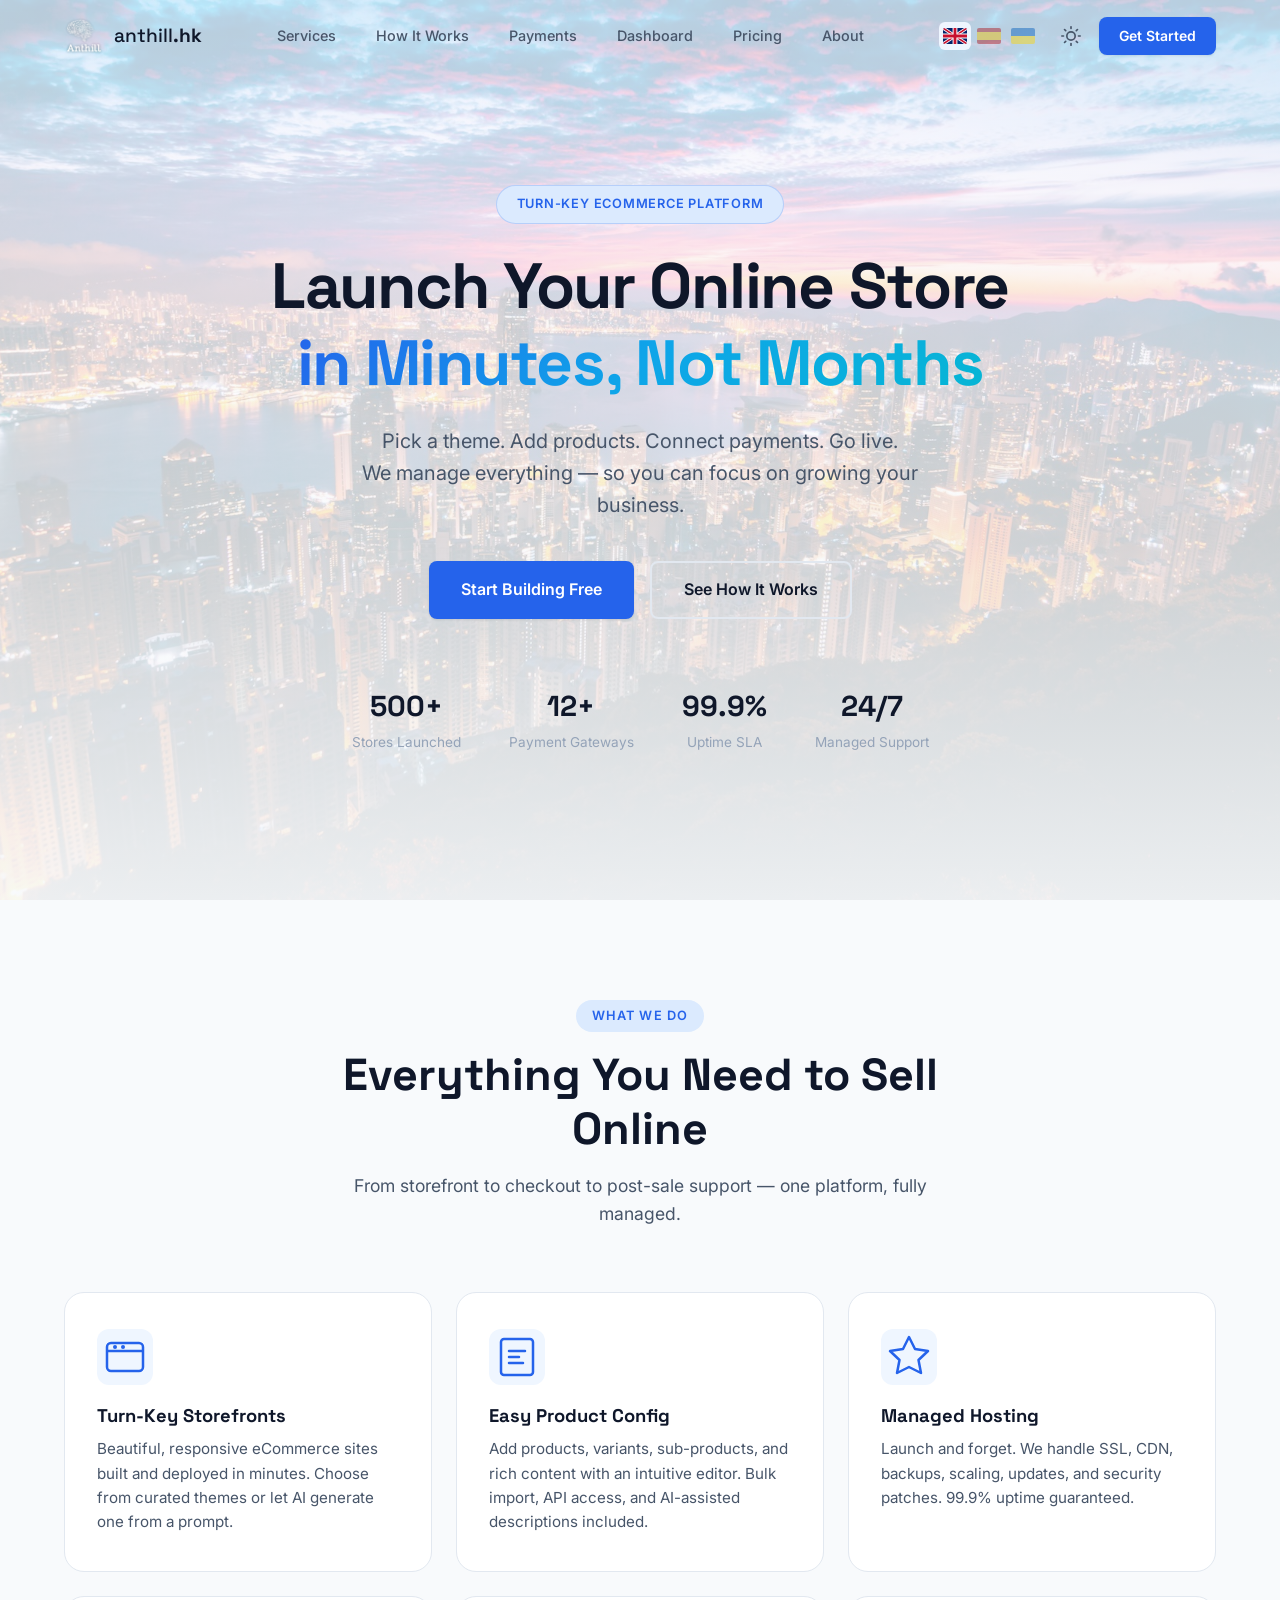
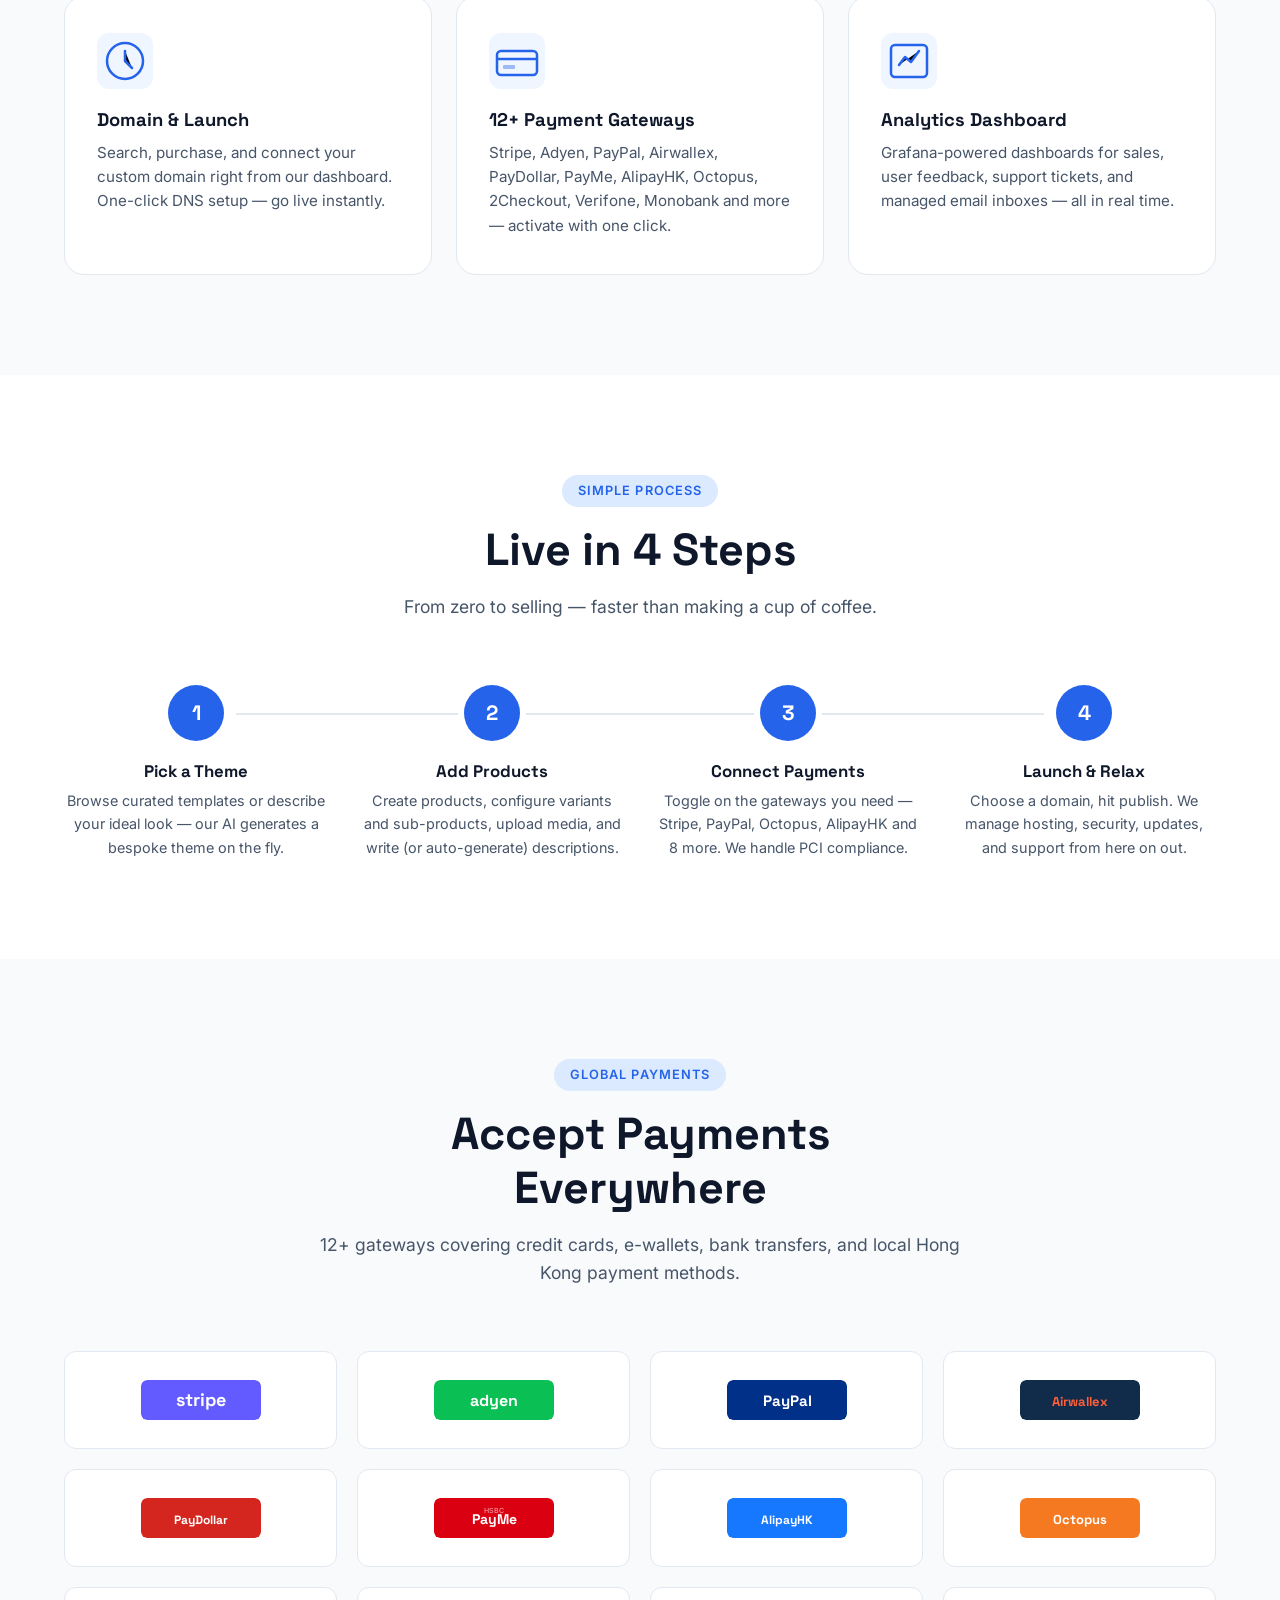
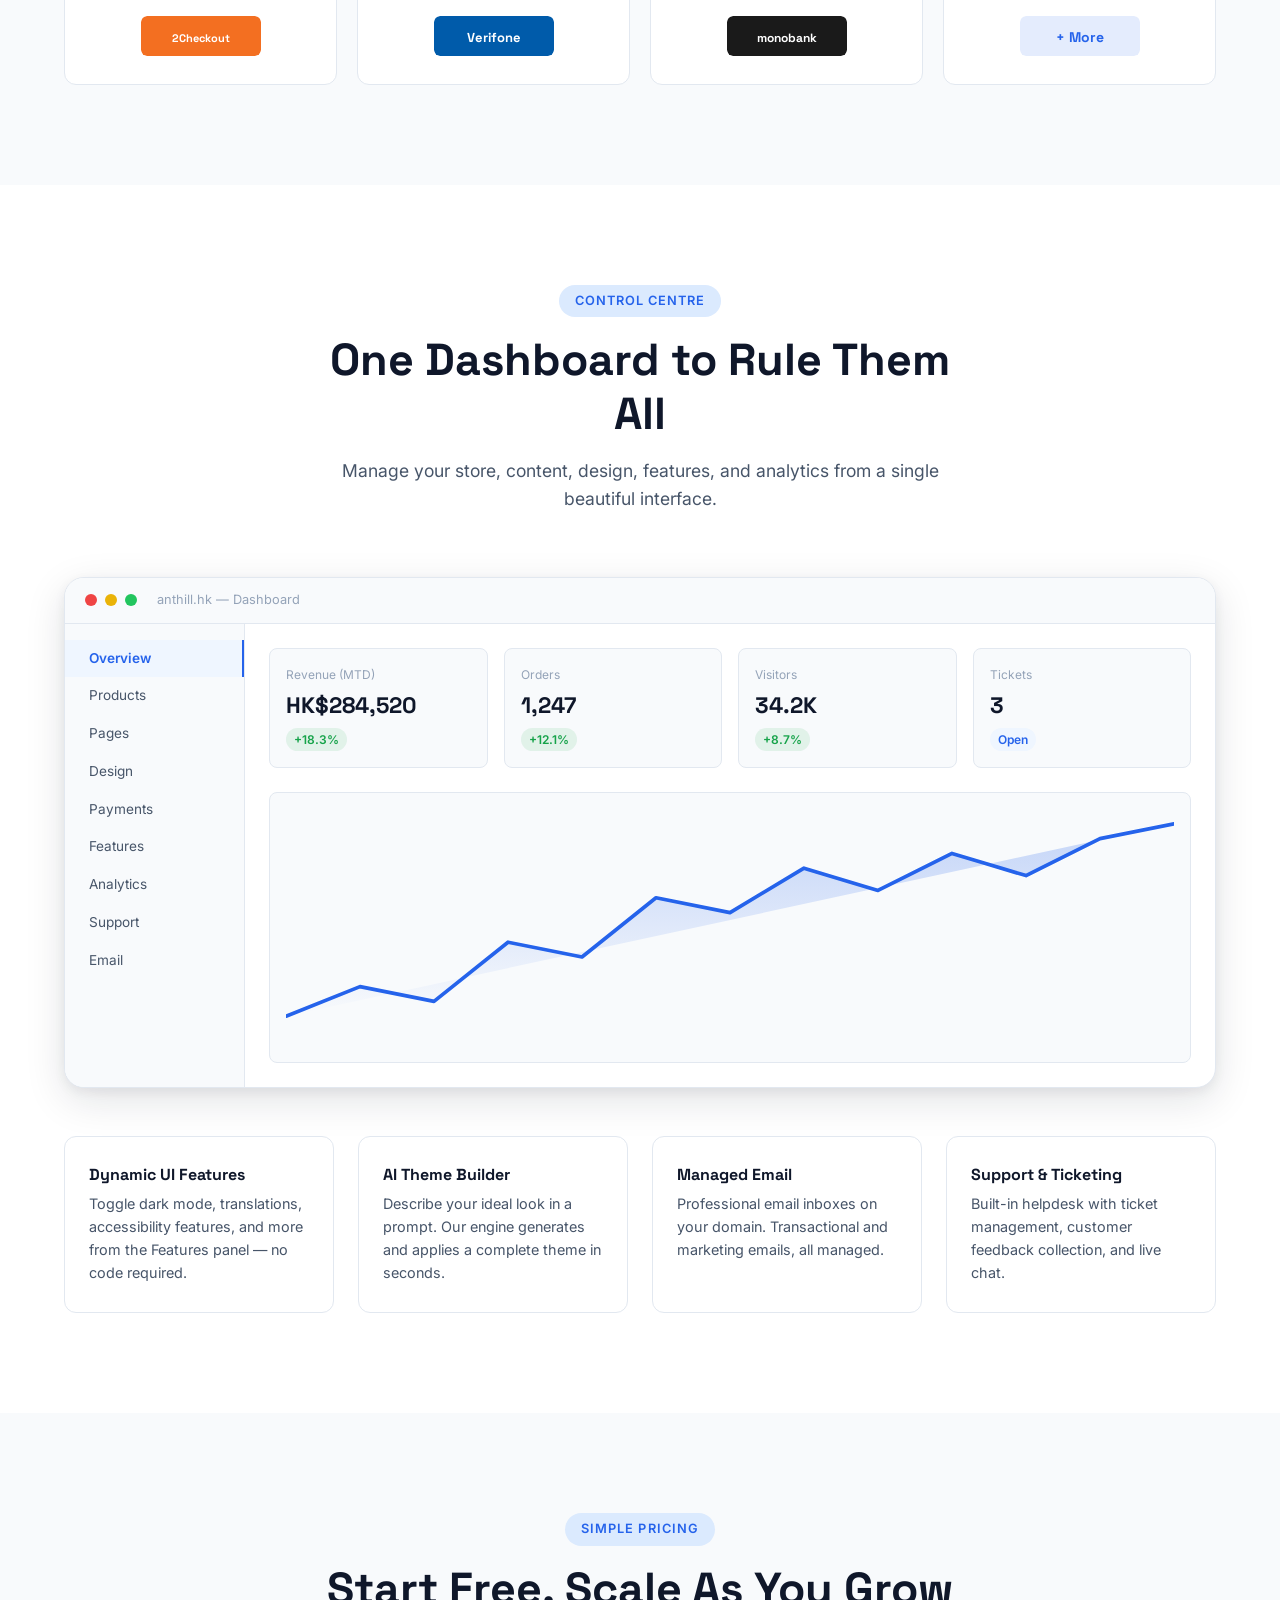
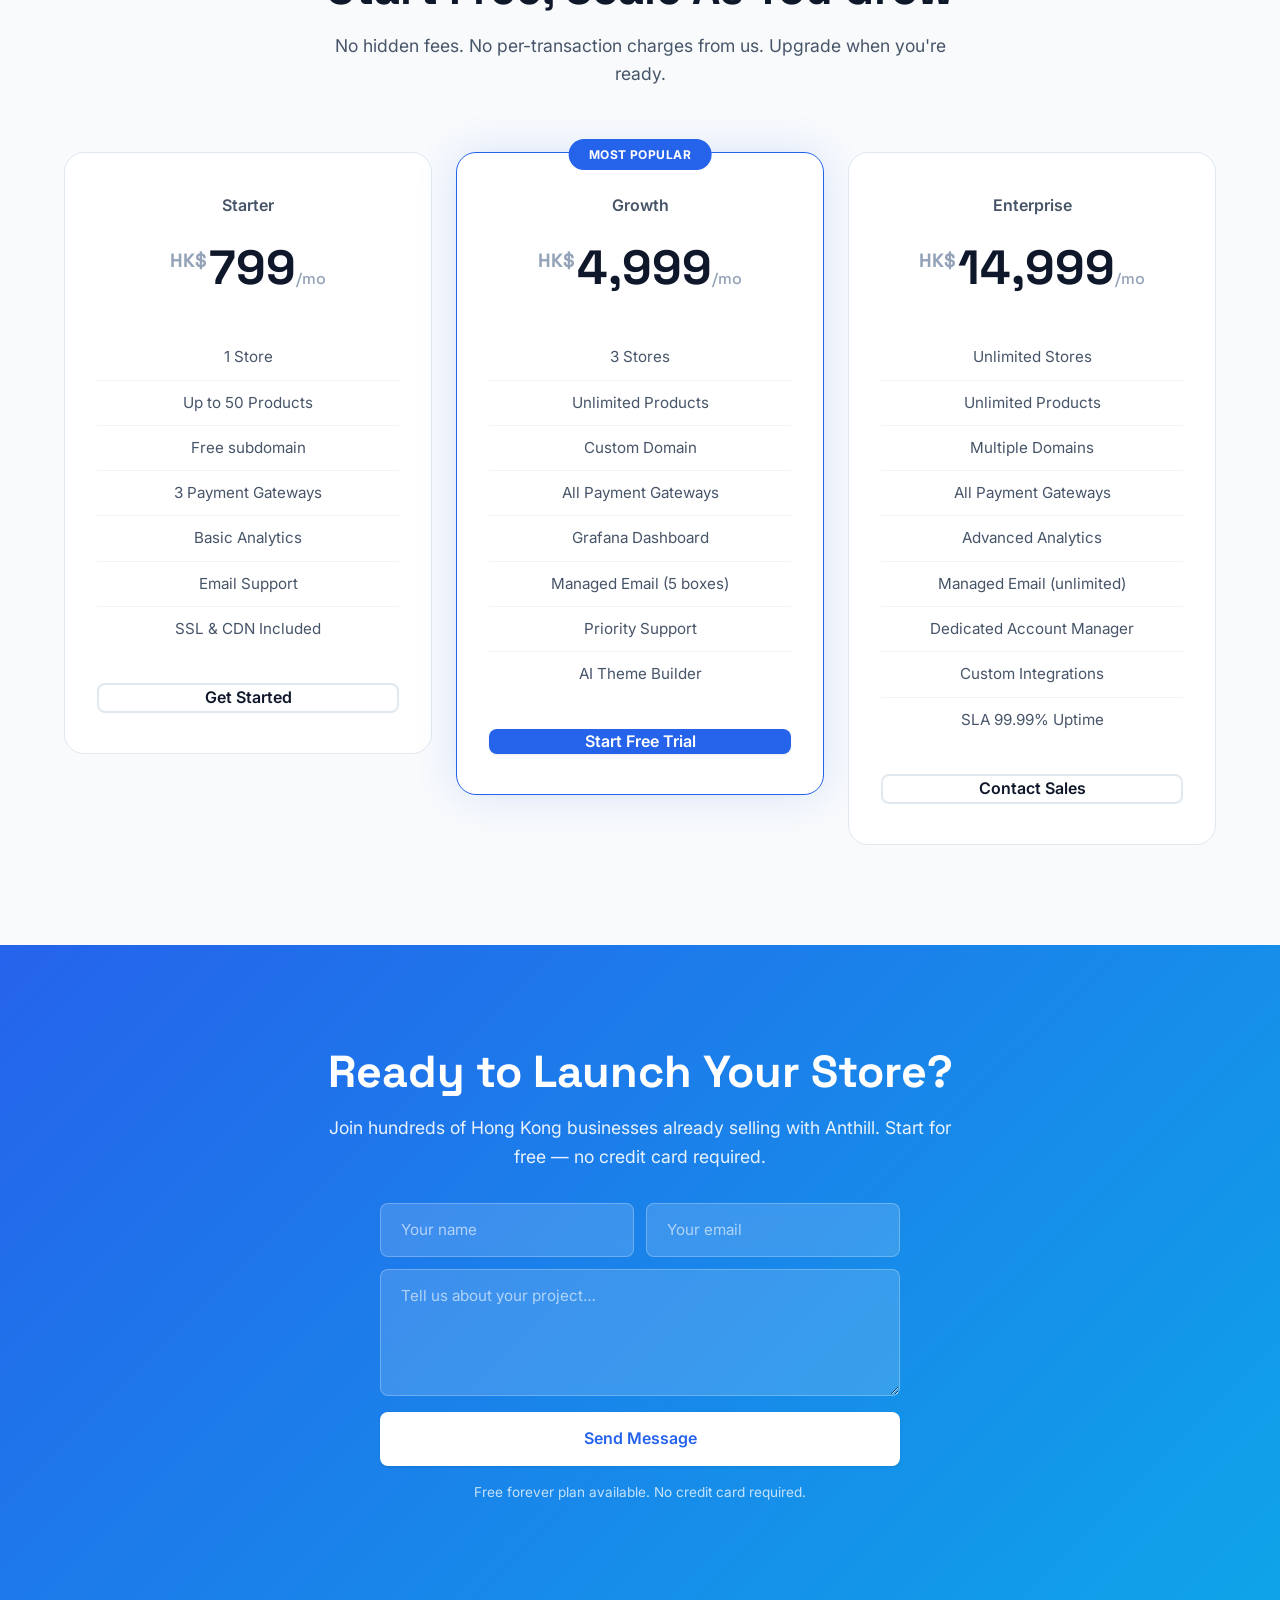
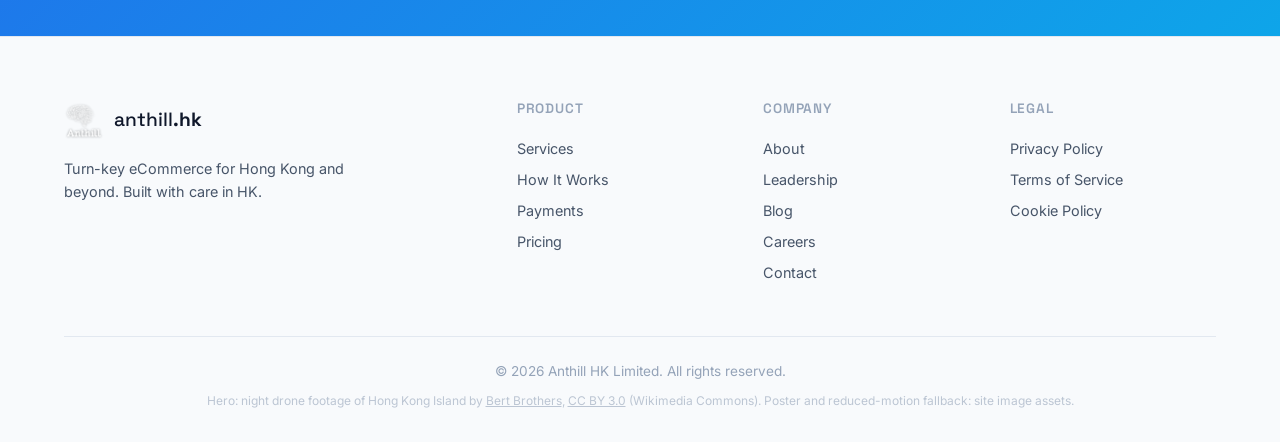
==== commit 9db6a6d3: "Add Eugene Trotsan leadership profile (EN/ES/UK) and site links" ====
--- a/index.html
+++ b/index.html
@@ -427,6 +427,7 @@
           <h4>Company</h4>
           <ul>
             <li><a href="/about/">About</a></li>
+            <li><a href="/team/eugene-trotsan/">Leadership</a></li>
             <li><a href="#">Blog</a></li>
             <li><a href="#">Careers</a></li>
             <li><a href="#contact">Contact</a></li>
--- a/css/main.css
+++ b/css/main.css
@@ -296,3 +296,22 @@
 .about-prose strong{color:var(--text);font-weight:600}
 .page-about-actions{display:flex;gap:16px;justify-content:center;flex-wrap:wrap;margin-top:40px}
 @media(max-width:768px){.page-about{padding:96px 0 64px}}
+
+/* ---------- TEAM / PROFILE ---------- */
+.page-profile{padding:120px 0 80px;min-height:70vh;background:var(--bg-alt)}
+.page-profile .container{max-width:800px}
+.profile-card{background:var(--bg-card);border:1px solid var(--border);border-radius:var(--radius-lg);padding:clamp(28px,4vw,48px);box-shadow:var(--shadow-sm)}
+.profile-header{display:flex;flex-direction:column;align-items:center;text-align:center;margin-bottom:32px;padding-bottom:28px;border-bottom:1px solid var(--border)}
+.profile-avatar{width:112px;height:112px;border-radius:50%;background:var(--gradient-text);display:flex;align-items:center;justify-content:center;font-family:'Space Grotesk',sans-serif;font-size:2.25rem;font-weight:700;color:#fff;margin-bottom:20px;letter-spacing:-.02em;flex-shrink:0}
+.profile-header h1{font-size:clamp(1.75rem,4vw,2.25rem);margin-bottom:8px;letter-spacing:-.02em}
+.profile-role{font-size:1.05rem;font-weight:600;color:var(--accent);margin:0}
+.profile-prose p{margin-bottom:1.15rem;font-size:1rem;line-height:1.78;color:var(--text-secondary)}
+.profile-prose p:last-of-type{margin-bottom:0}
+.profile-prose strong{color:var(--text);font-weight:600}
+.profile-prose h2{font-family:'Space Grotesk',sans-serif;font-size:1.15rem;font-weight:700;color:var(--text);margin:28px 0 14px}
+.profile-specialties{list-style:none;margin:0;padding:0;display:grid;gap:12px}
+.profile-specialties li{display:flex;align-items:flex-start;gap:12px;padding:14px 16px;background:var(--bg-alt);border:1px solid var(--border);border-radius:var(--radius-sm);font-size:.95rem;color:var(--text-secondary);line-height:1.5}
+.profile-specialties li::before{content:'';width:8px;height:8px;margin-top:6px;border-radius:50%;background:var(--accent);flex-shrink:0}
+.profile-lang-note{font-size:.9rem;color:var(--text-muted);font-style:italic;margin-top:20px;line-height:1.6}
+.page-profile-actions{display:flex;gap:16px;justify-content:center;flex-wrap:wrap;margin-top:36px}
+@media(max-width:768px){.page-profile{padding:96px 0 64px}}
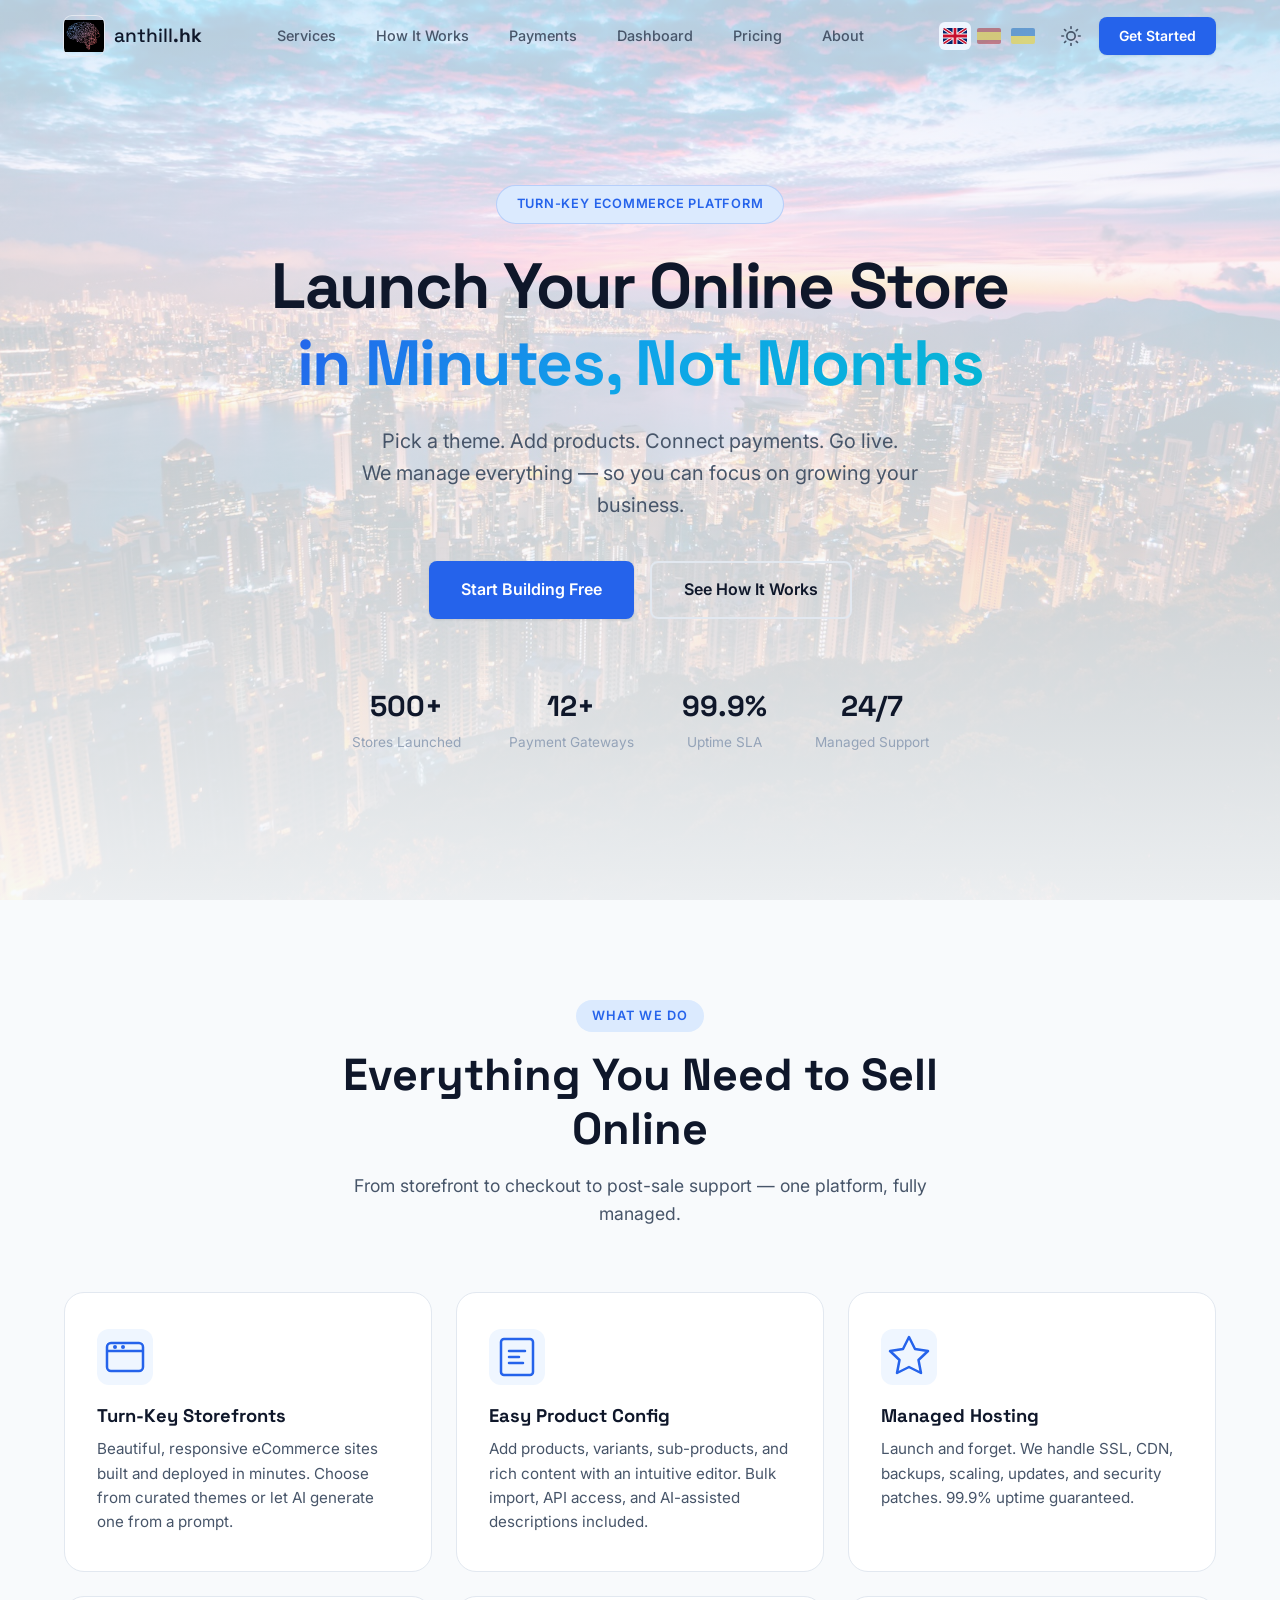
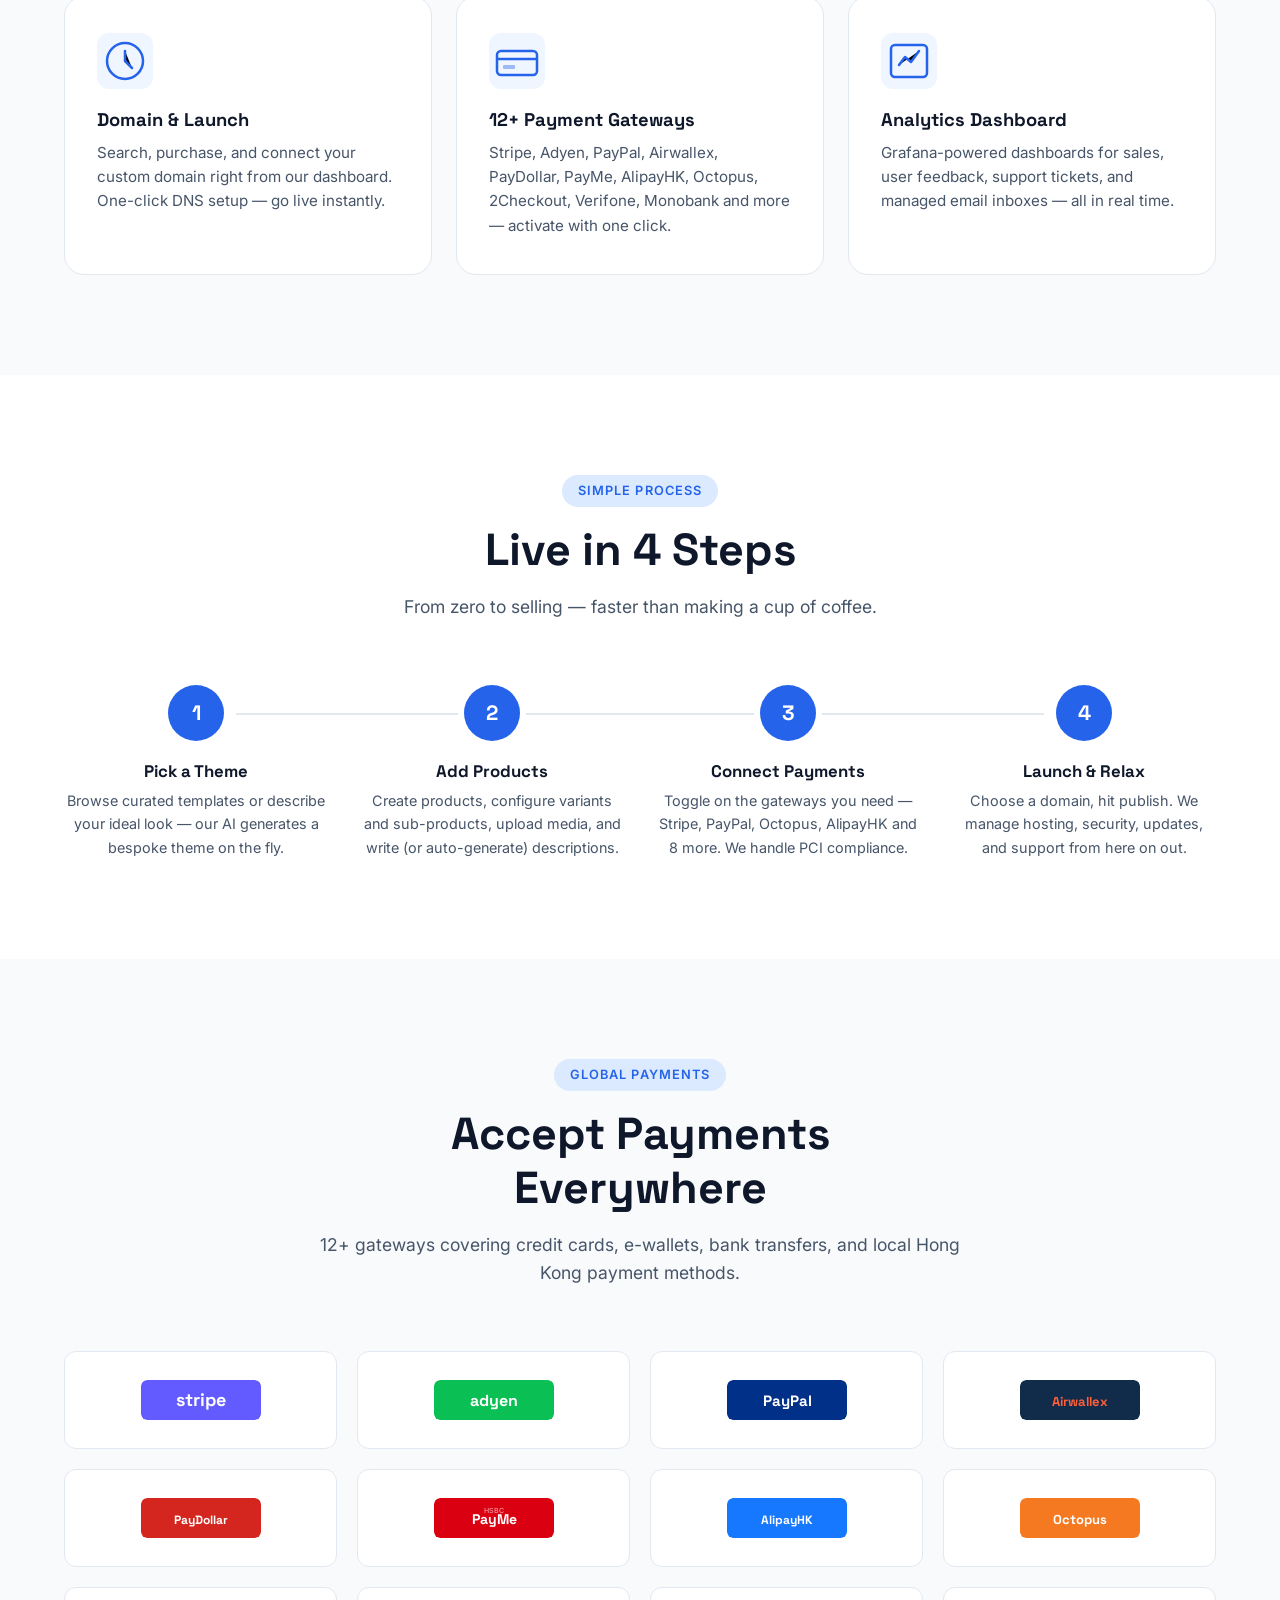
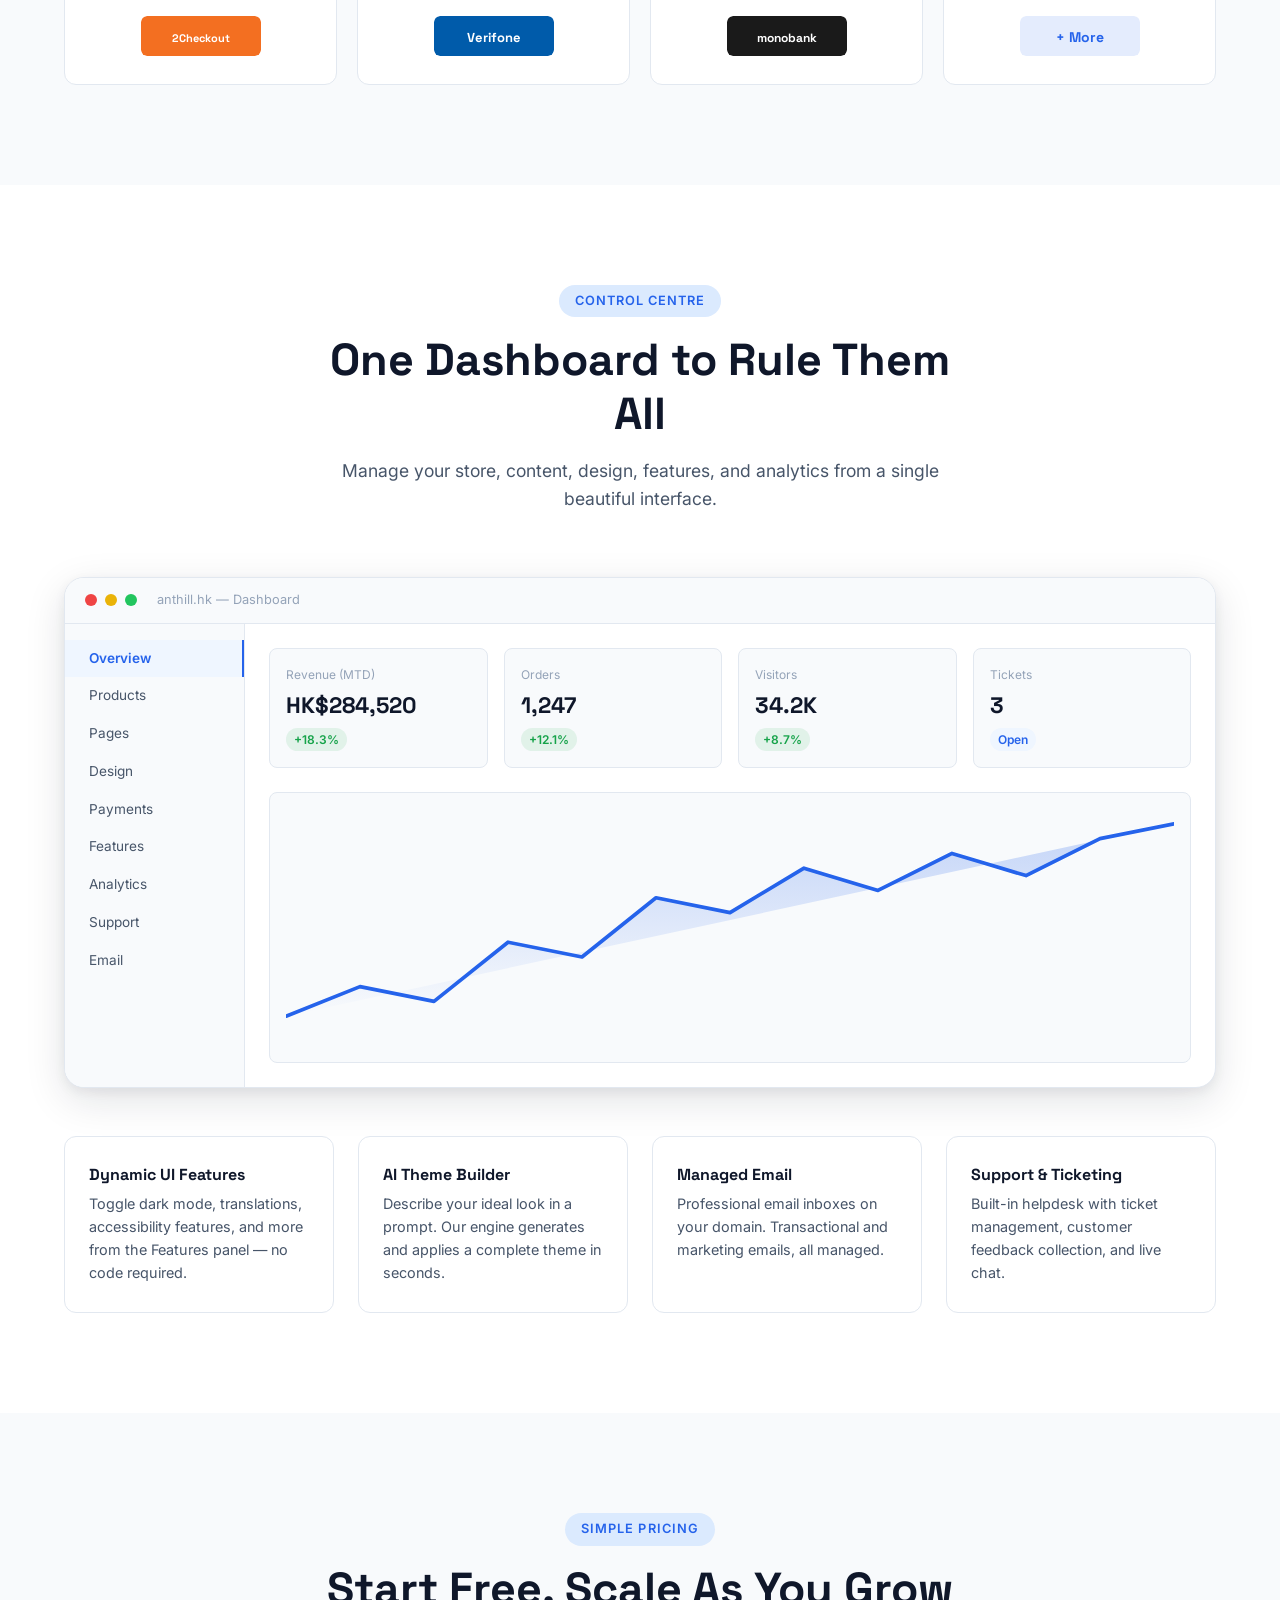
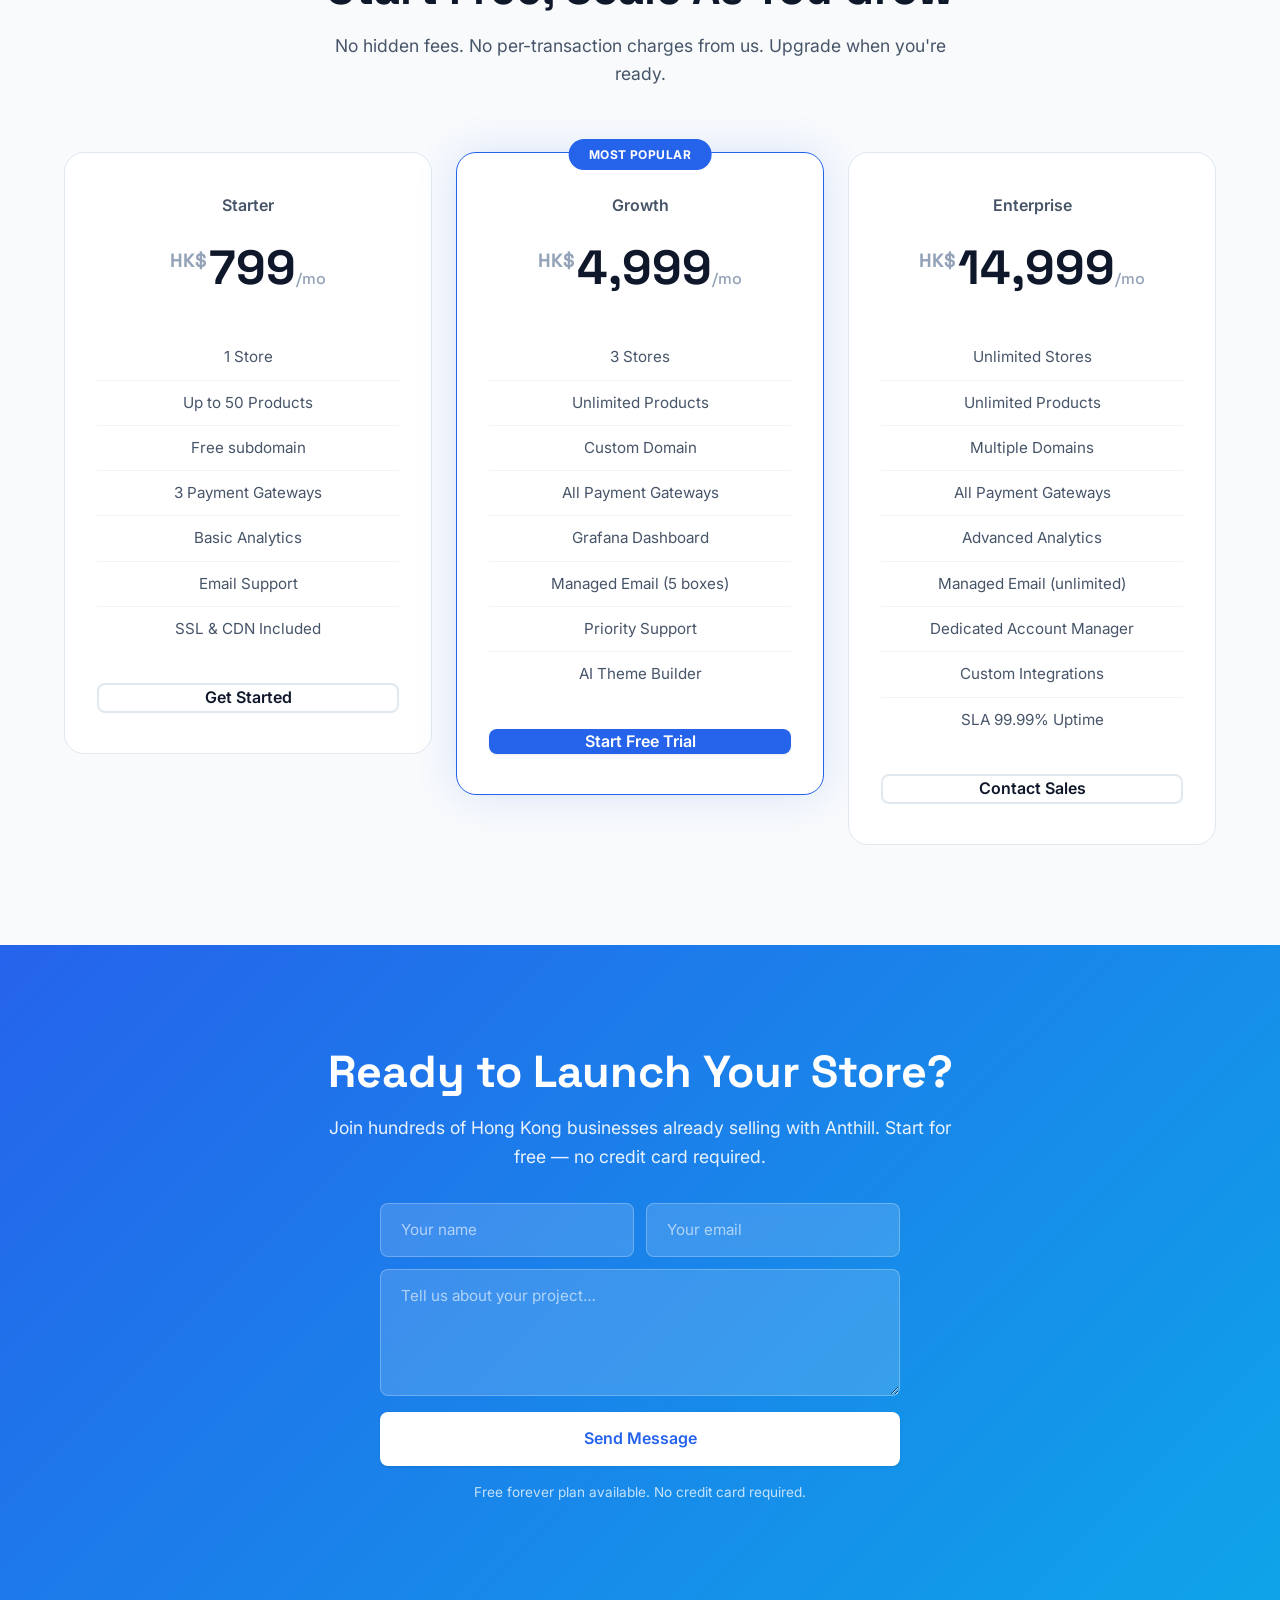
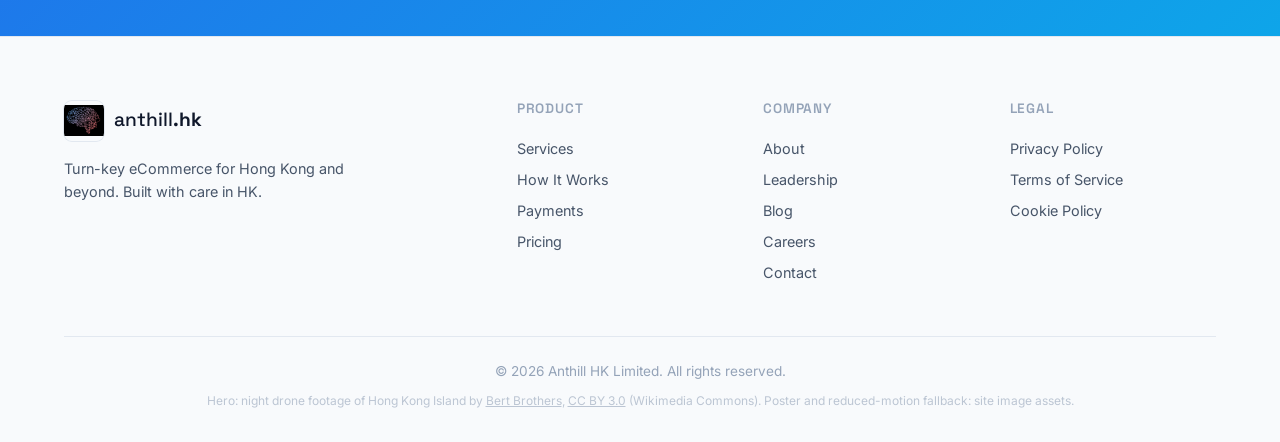
==== commit 952d34e7: "Replace brand logo with wireframe brain mark; PNG favicon from same art." ====
--- a/index.html
+++ b/index.html
@@ -10,7 +10,7 @@
   <link href="https://fonts.googleapis.com/css2?family=Inter:wght@400;500;600;700;800&family=Space+Grotesk:wght@500;700&display=swap" rel="stylesheet">
   <link rel="stylesheet" href="css/theme.css">
   <link rel="stylesheet" href="css/main.css">
-  <link rel="icon" type="image/svg+xml" href="assets/icons/favicon.svg">
+  <link rel="icon" type="image/png" href="assets/icons/favicon.png">
   <!-- Matomo analytics -->
   <script src="js/matomo.js" defer></script>
   <!-- SEO -->
@@ -427,7 +427,7 @@
           <h4>Company</h4>
           <ul>
             <li><a href="/about/">About</a></li>
-            <li><a href="/team/eugene-trotsan/">Leadership</a></li>
+            <li><a href="/team/yevgen-trotsan/">Leadership</a></li>
             <li><a href="#">Blog</a></li>
             <li><a href="#">Careers</a></li>
             <li><a href="#contact">Contact</a></li>
--- a/css/main.css
+++ b/css/main.css
@@ -46,7 +46,7 @@
 .site-header.scrolled{background:color-mix(in srgb,var(--bg) 85%,transparent);backdrop-filter:blur(12px);-webkit-backdrop-filter:blur(12px);box-shadow:var(--shadow-sm)}
 .nav-wrap{display:flex;align-items:center;justify-content:space-between;height:72px}
 .logo{display:flex;align-items:center;gap:10px}
-.logo-img{width:40px;height:40px;object-fit:contain;display:inline-block}
+.logo-img{width:40px;height:40px;object-fit:contain;border-radius:var(--radius-sm);box-shadow:0 0 0 1px var(--border);display:inline-block}
 .logo-text{font-family:'Space Grotesk',sans-serif;font-size:1.2rem;font-weight:500;color:var(--text)}
 .logo-text strong{font-weight:700}
 .main-nav ul{display:flex;gap:8px}
@@ -294,6 +294,10 @@
 .about-prose p{margin-bottom:1.25rem;font-size:1rem;line-height:1.78;color:var(--text-secondary)}
 .about-prose p:last-child{margin-bottom:0}
 .about-prose strong{color:var(--text);font-weight:600}
+.about-prose h2{font-family:'Space Grotesk',sans-serif;font-size:1.2rem;font-weight:700;color:var(--text);margin:32px 0 14px;letter-spacing:-.02em}
+.about-figure{margin:24px 0 8px;border-radius:var(--radius-lg);overflow:hidden;border:1px solid var(--border);background:var(--bg-alt);box-shadow:var(--shadow-sm)}
+.about-figure img{display:block;width:100%;height:auto;vertical-align:middle}
+.about-figure figcaption{padding:14px 18px;font-size:.88rem;color:var(--text-muted);line-height:1.55;border-top:1px solid var(--border);background:var(--bg-card)}
 .page-about-actions{display:flex;gap:16px;justify-content:center;flex-wrap:wrap;margin-top:40px}
 @media(max-width:768px){.page-about{padding:96px 0 64px}}
 
@@ -302,7 +306,8 @@
 .page-profile .container{max-width:800px}
 .profile-card{background:var(--bg-card);border:1px solid var(--border);border-radius:var(--radius-lg);padding:clamp(28px,4vw,48px);box-shadow:var(--shadow-sm)}
 .profile-header{display:flex;flex-direction:column;align-items:center;text-align:center;margin-bottom:32px;padding-bottom:28px;border-bottom:1px solid var(--border)}
-.profile-avatar{width:112px;height:112px;border-radius:50%;background:var(--gradient-text);display:flex;align-items:center;justify-content:center;font-family:'Space Grotesk',sans-serif;font-size:2.25rem;font-weight:700;color:#fff;margin-bottom:20px;letter-spacing:-.02em;flex-shrink:0}
+.profile-avatar{width:112px;height:112px;border-radius:50%;overflow:hidden;flex-shrink:0;margin-bottom:20px;border:3px solid var(--border);box-shadow:var(--shadow-md);background:var(--bg-alt)}
+.profile-avatar img{width:100%;height:100%;object-fit:cover;object-position:center 18%;display:block}
 .profile-header h1{font-size:clamp(1.75rem,4vw,2.25rem);margin-bottom:8px;letter-spacing:-.02em}
 .profile-role{font-size:1.05rem;font-weight:600;color:var(--accent);margin:0}
 .profile-prose p{margin-bottom:1.15rem;font-size:1rem;line-height:1.78;color:var(--text-secondary)}
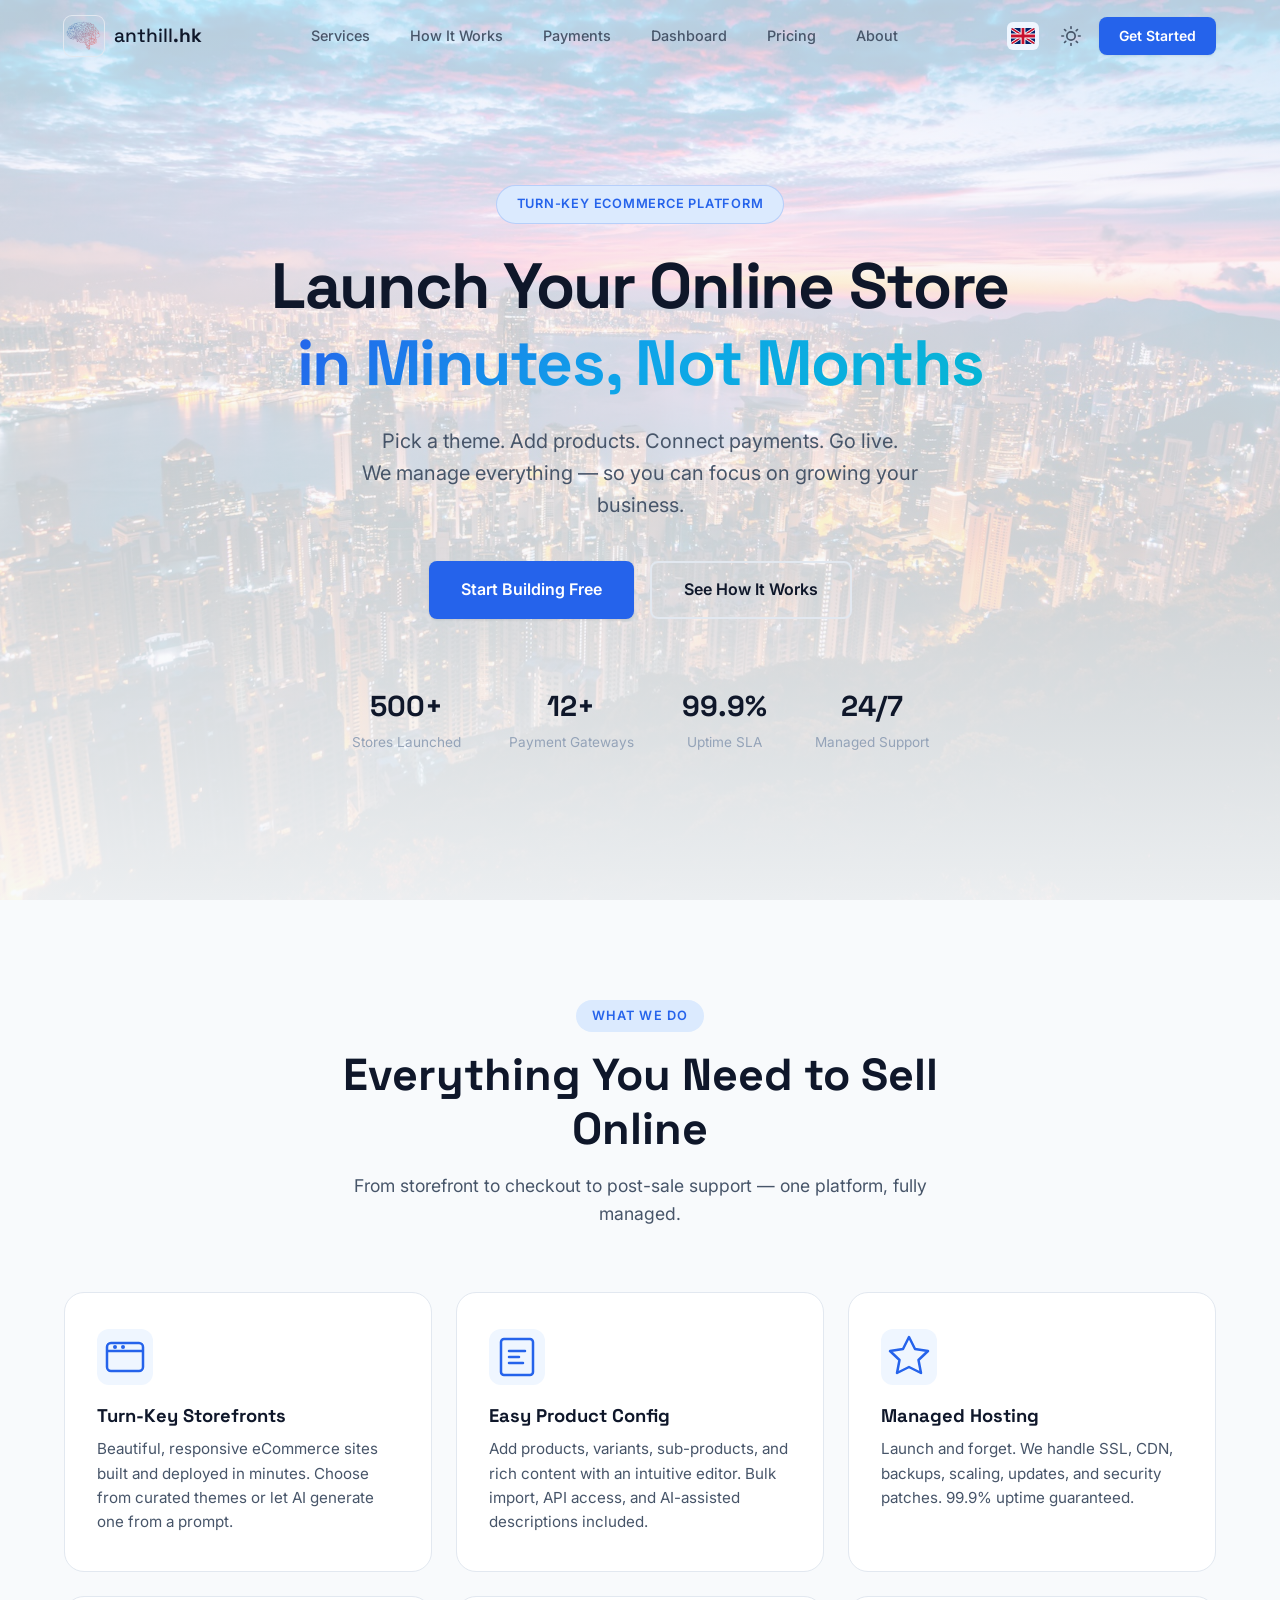
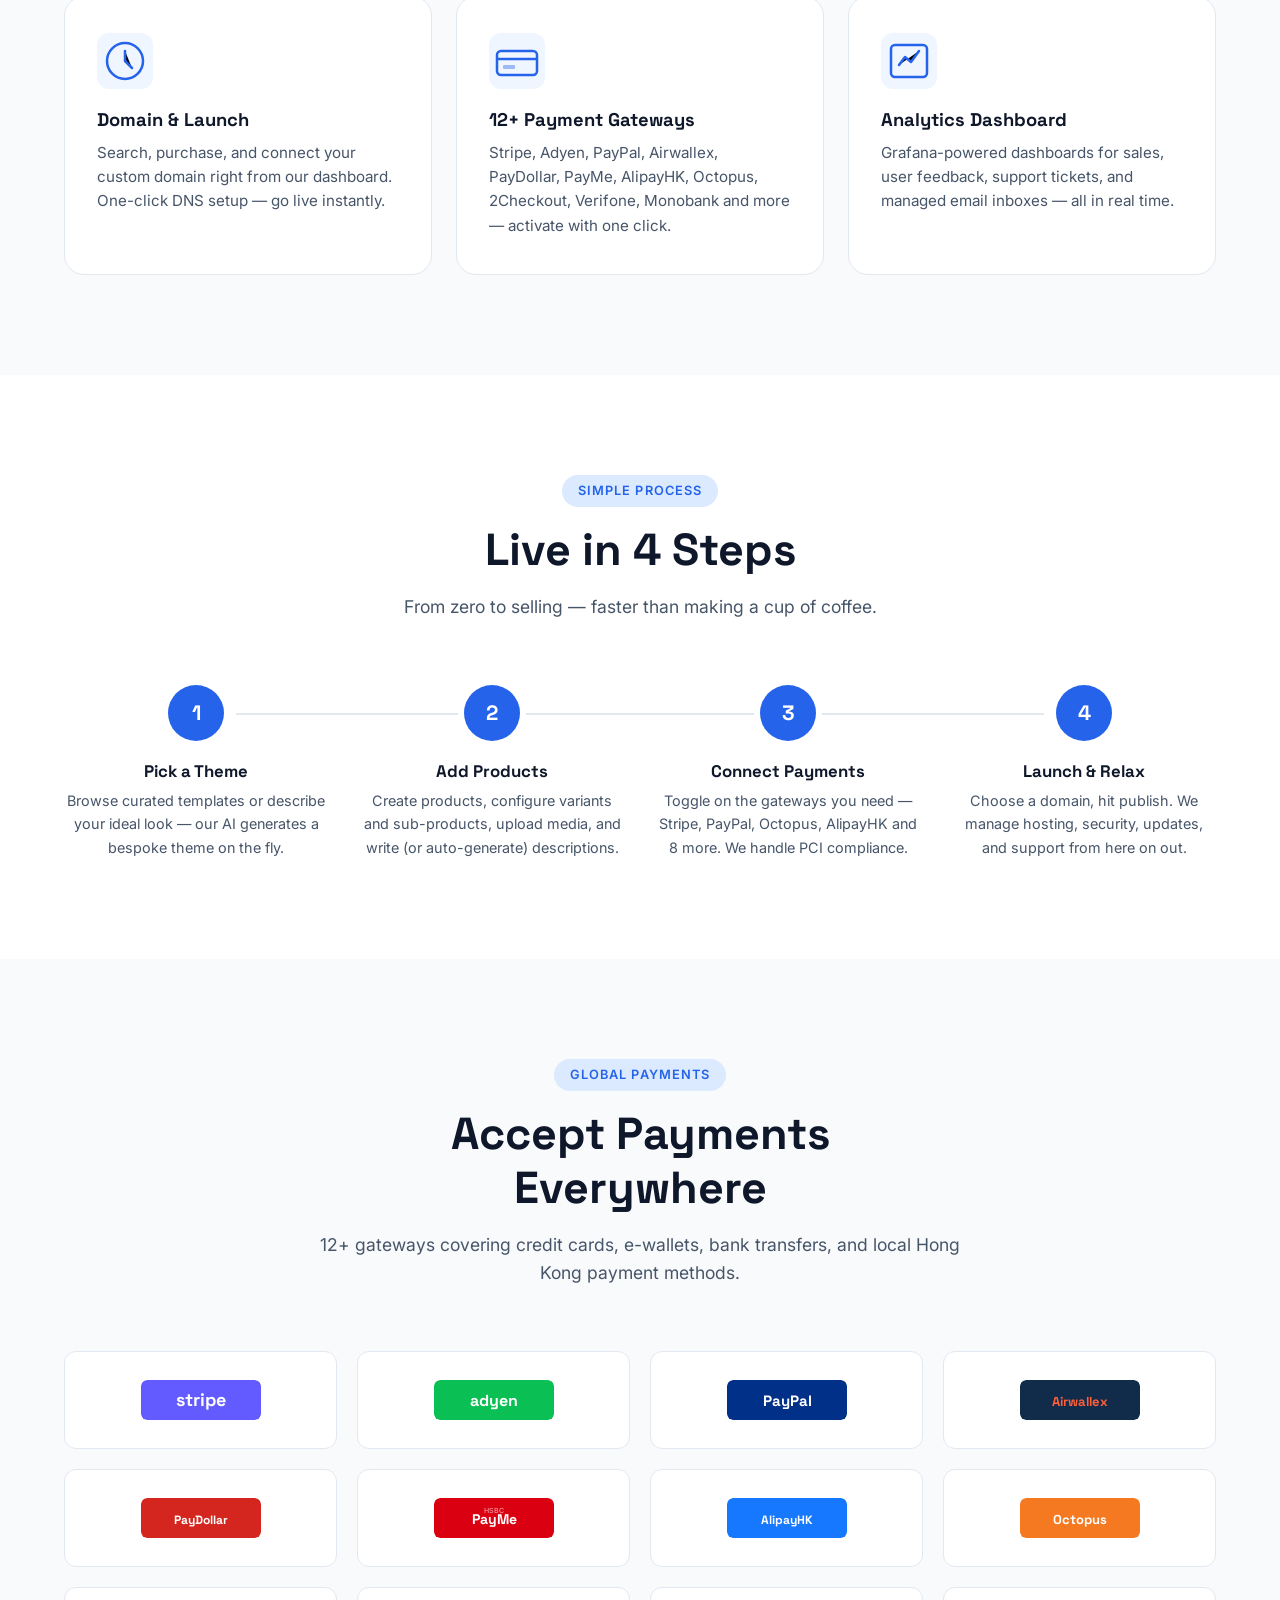
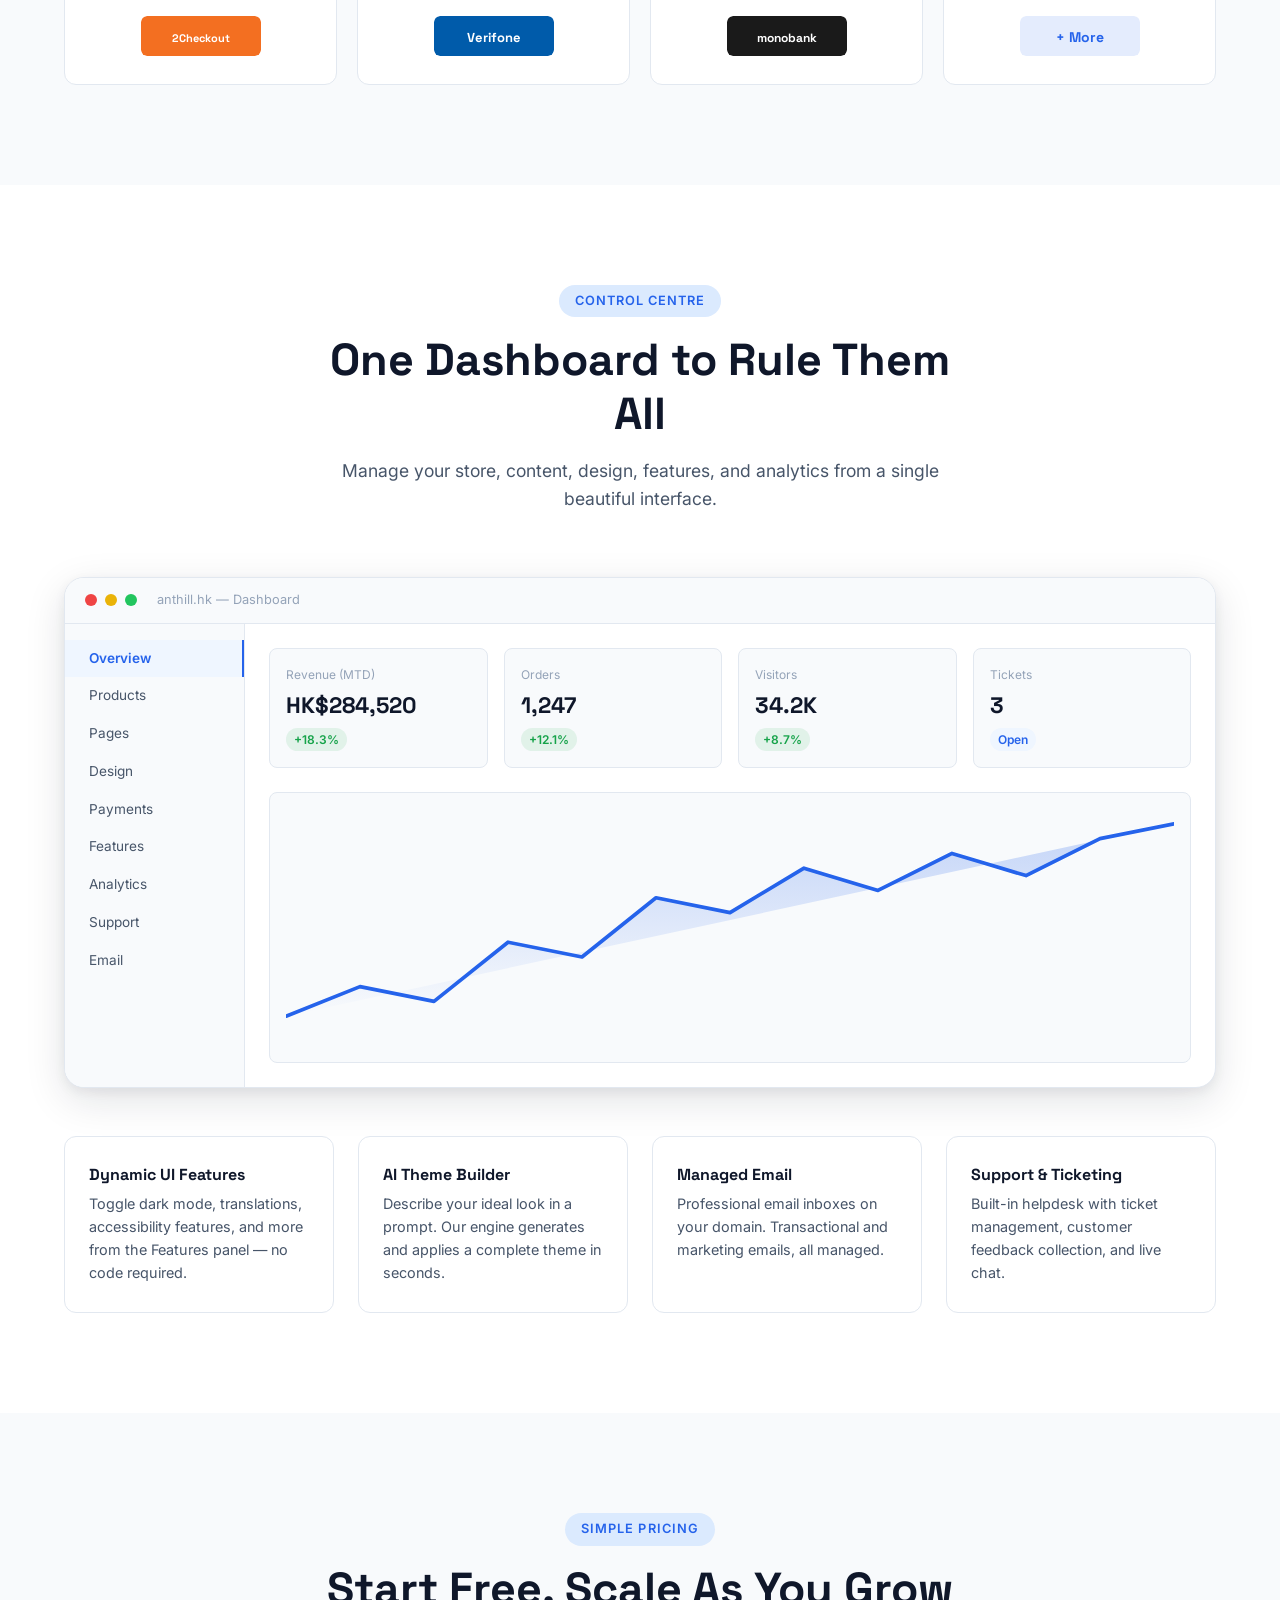
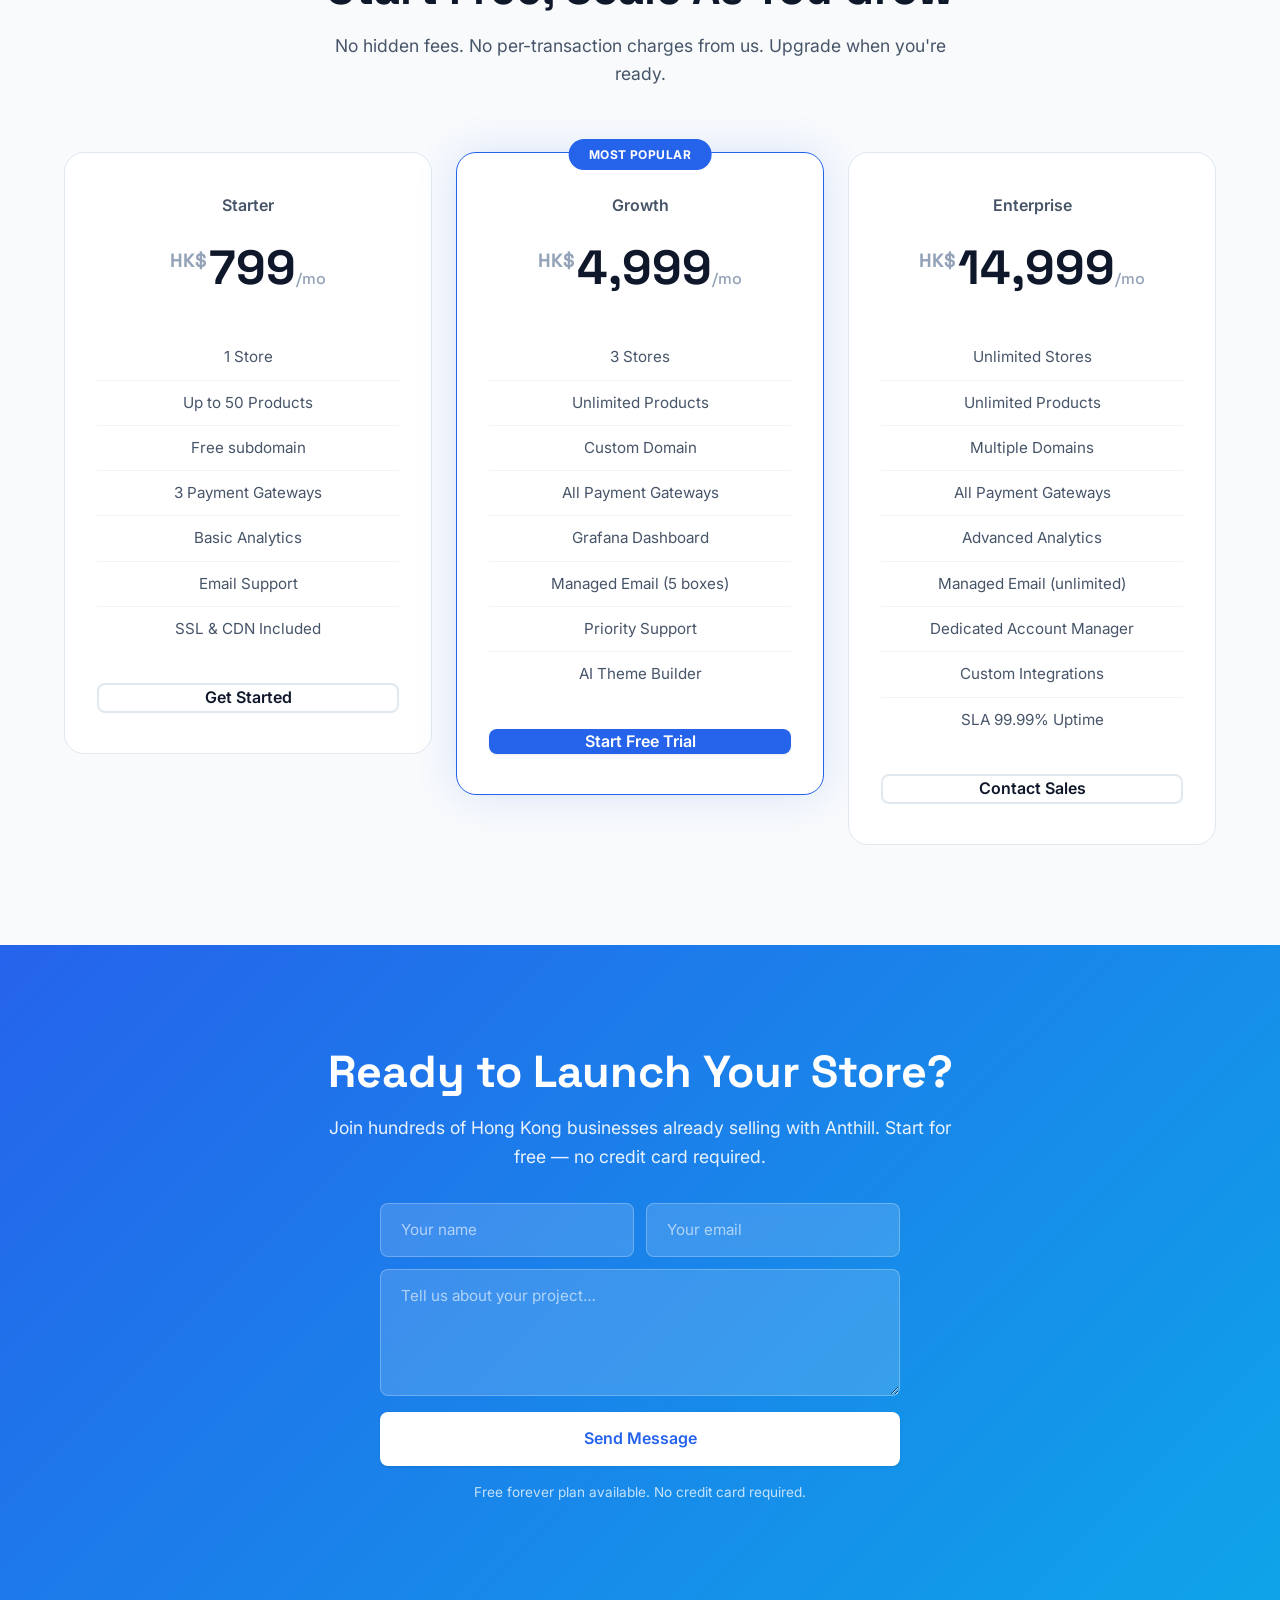
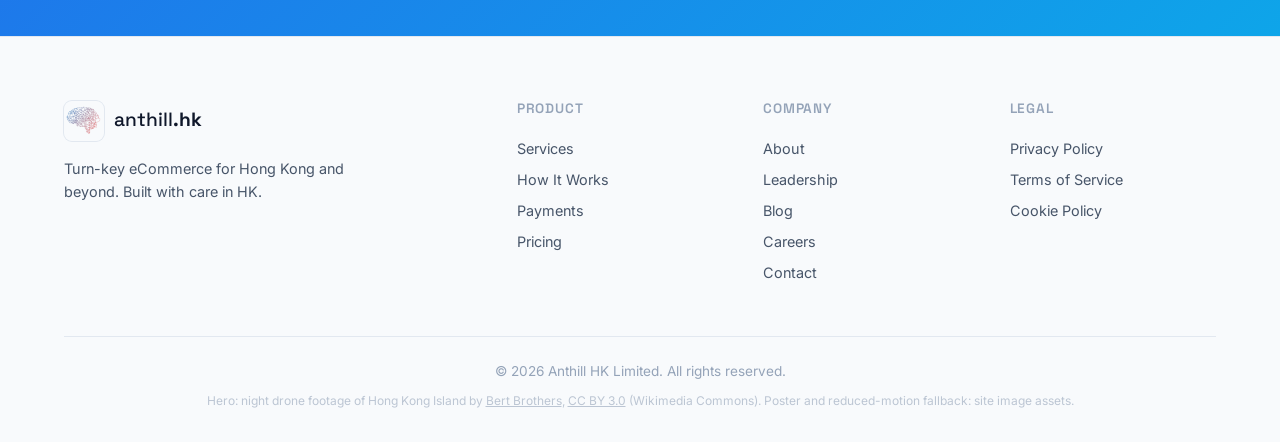
==== commit ded39994: "Lang switcher: single-button dropdown for mobile-friendly layout Show only the active language flag;" ====
--- a/index.html
+++ b/index.html
@@ -73,9 +73,11 @@
       </nav>
       <div class="nav-actions">
         <div class="lang-switcher" aria-label="Site language, switch to:">
-          <a href="/" class="active" title="English" aria-label="Switch to English"><svg viewBox="0 0 60 40" width="24" height="16"><rect width="60" height="40" fill="#012169"/><path d="M0 0l60 40M60 0L0 40" stroke="#fff" stroke-width="8"/><path d="M0 0l60 40M60 0L0 40" stroke="#C8102E" stroke-width="4"/><path d="M30 0v40M0 20h60" stroke="#fff" stroke-width="12"/><path d="M30 0v40M0 20h60" stroke="#C8102E" stroke-width="7"/></svg></a>
-          <a href="/es/" title="Español" aria-label="Cambiar a Español"><svg viewBox="0 0 60 40" width="24" height="16"><rect width="60" height="10" fill="#AA151B"/><rect y="10" width="60" height="20" fill="#F1BF00"/><rect y="30" width="60" height="10" fill="#AA151B"/></svg></a>
-          <a href="/uk/" title="Українська" aria-label="Перейти на Українську"><svg viewBox="0 0 60 40" width="24" height="16"><rect width="60" height="20" fill="#005BBB"/><rect y="20" width="60" height="20" fill="#FFD500"/></svg></a>
+          <button class="lang-switcher-btn" type="button" aria-label="English" title="English"><svg viewBox="0 0 60 40" width="24" height="16"><rect width="60" height="40" fill="#012169"/><path d="M0 0l60 40M60 0L0 40" stroke="#fff" stroke-width="8"/><path d="M0 0l60 40M60 0L0 40" stroke="#C8102E" stroke-width="4"/><path d="M30 0v40M0 20h60" stroke="#fff" stroke-width="12"/><path d="M30 0v40M0 20h60" stroke="#C8102E" stroke-width="7"/></svg></button>
+          <div class="lang-switcher-menu">
+            <a href="/es/" title="Español" aria-label="Cambiar a Español"><svg viewBox="0 0 60 40" width="24" height="16"><rect width="60" height="10" fill="#AA151B"/><rect y="10" width="60" height="20" fill="#F1BF00"/><rect y="30" width="60" height="10" fill="#AA151B"/></svg></a>
+            <a href="/uk/" title="Українська" aria-label="Перейти на Українську"><svg viewBox="0 0 60 40" width="24" height="16"><rect width="60" height="20" fill="#005BBB"/><rect y="20" width="60" height="20" fill="#FFD500"/></svg></a>
+          </div>
         </div>
         <button class="btn-icon theme-toggle" id="theme-toggle" aria-label="Toggle dark mode" title="Toggle dark mode">
           <svg class="icon-sun" viewBox="0 0 24 24" width="20" height="20"><circle cx="12" cy="12" r="5" stroke="currentColor" stroke-width="2" fill="none"/><g stroke="currentColor" stroke-width="2" stroke-linecap="round"><line x1="12" y1="1" x2="12" y2="3"/><line x1="12" y1="21" x2="12" y2="23"/><line x1="4.22" y1="4.22" x2="5.64" y2="5.64"/><line x1="18.36" y1="18.36" x2="19.78" y2="19.78"/><line x1="1" y1="12" x2="3" y2="12"/><line x1="21" y1="12" x2="23" y2="12"/><line x1="4.22" y1="19.78" x2="5.64" y2="18.36"/><line x1="18.36" y1="5.64" x2="19.78" y2="4.22"/></g></svg>
--- a/css/main.css
+++ b/css/main.css
@@ -34,12 +34,14 @@
 .btn-icon:hover{background:var(--bg-alt);color:var(--text)}
 
 /* ---------- LANGUAGE SWITCHER ---------- */
-.lang-switcher{display:flex;align-items:center;gap:2px;margin-right:4px}
-.lang-switcher a{display:flex;align-items:center;justify-content:center;width:32px;height:28px;border-radius:6px;transition:all var(--transition);opacity:.45;text-decoration:none}
-.lang-switcher a:hover{opacity:.8;background:var(--bg-alt)}
-.lang-switcher a.active{opacity:1;background:var(--accent-subtle)}
-.lang-switcher svg{width:24px;height:16px;border-radius:2px;flex-shrink:0}
-@media(max-width:480px){.lang-switcher a{width:28px;height:24px}.lang-switcher svg{width:20px;height:14px}}
+.lang-switcher{position:relative;margin-right:4px}
+.lang-switcher-btn{display:flex;align-items:center;justify-content:center;width:32px;height:28px;border:none;border-radius:6px;background:var(--accent-subtle);cursor:pointer;padding:0}
+.lang-switcher-btn svg{width:24px;height:16px;border-radius:2px;flex-shrink:0}
+.lang-switcher-menu{display:none;position:absolute;top:100%;right:0;margin-top:4px;background:var(--bg);border:1px solid var(--border);border-radius:8px;box-shadow:0 4px 12px rgba(0,0,0,.15);overflow:hidden;z-index:100;min-width:36px}
+.lang-switcher.open .lang-switcher-menu{display:flex;flex-direction:column;align-items:stretch}
+.lang-switcher-menu a{display:flex;align-items:center;justify-content:center;padding:6px 8px;text-decoration:none;opacity:.7;transition:all var(--transition)}
+.lang-switcher-menu a:hover{opacity:1;background:var(--bg-alt)}
+.lang-switcher-menu svg{width:24px;height:16px;border-radius:2px;flex-shrink:0}
 
 /* ---------- NAV ---------- */
 .site-header{position:fixed;top:0;left:0;right:0;z-index:100;background:transparent;transition:background var(--transition),box-shadow var(--transition),backdrop-filter var(--transition)}
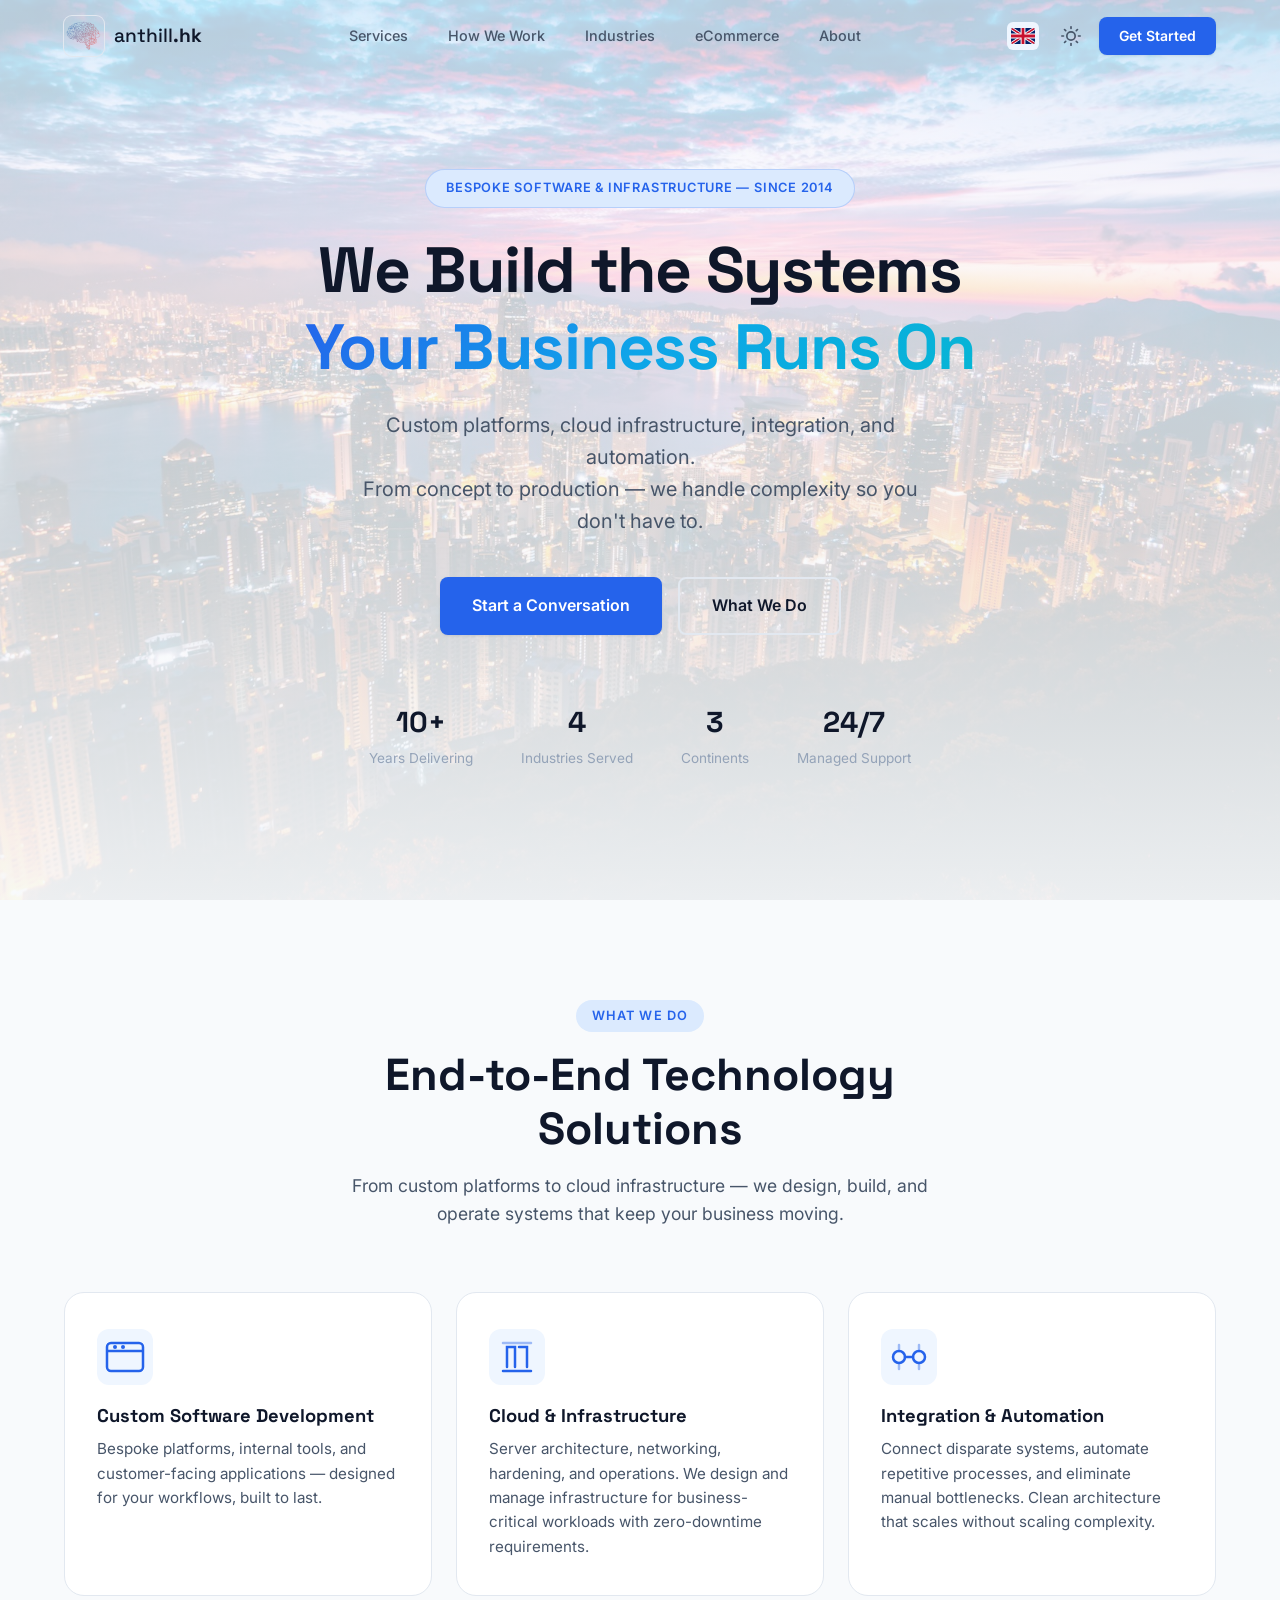
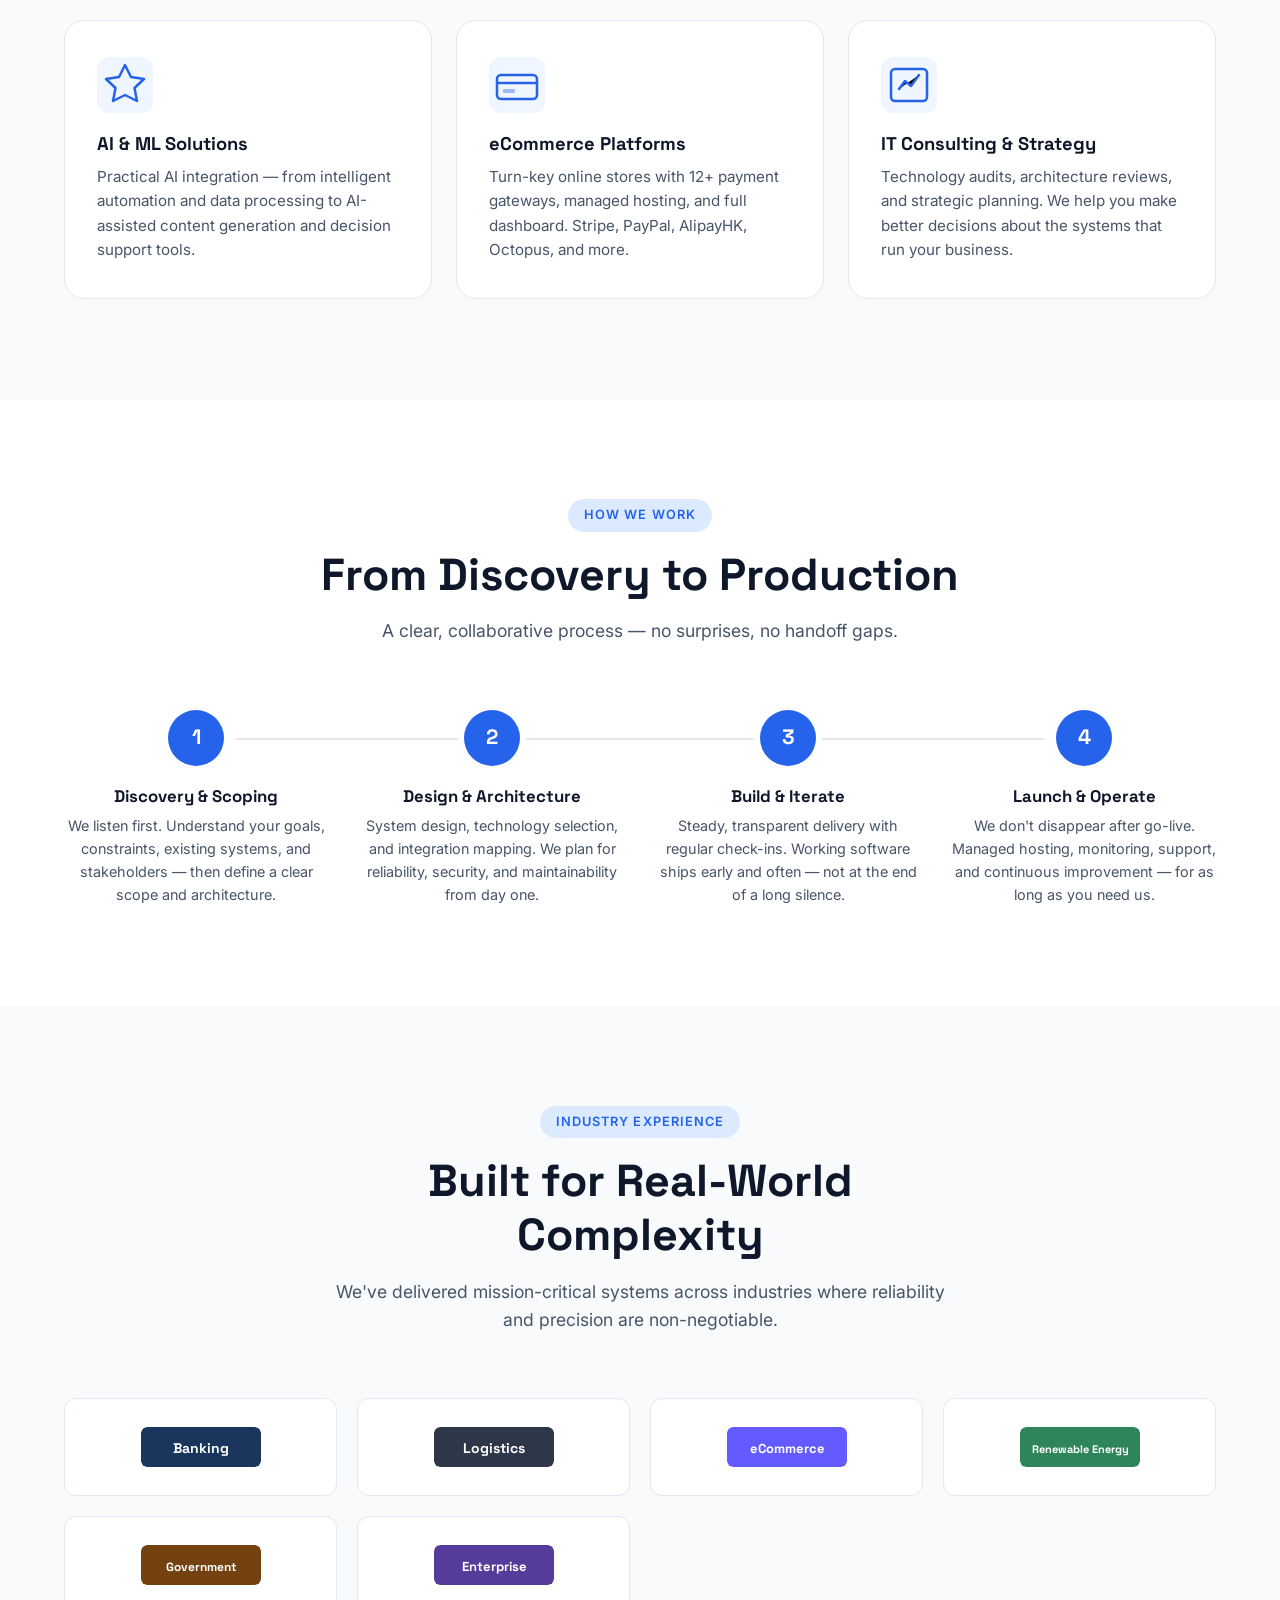
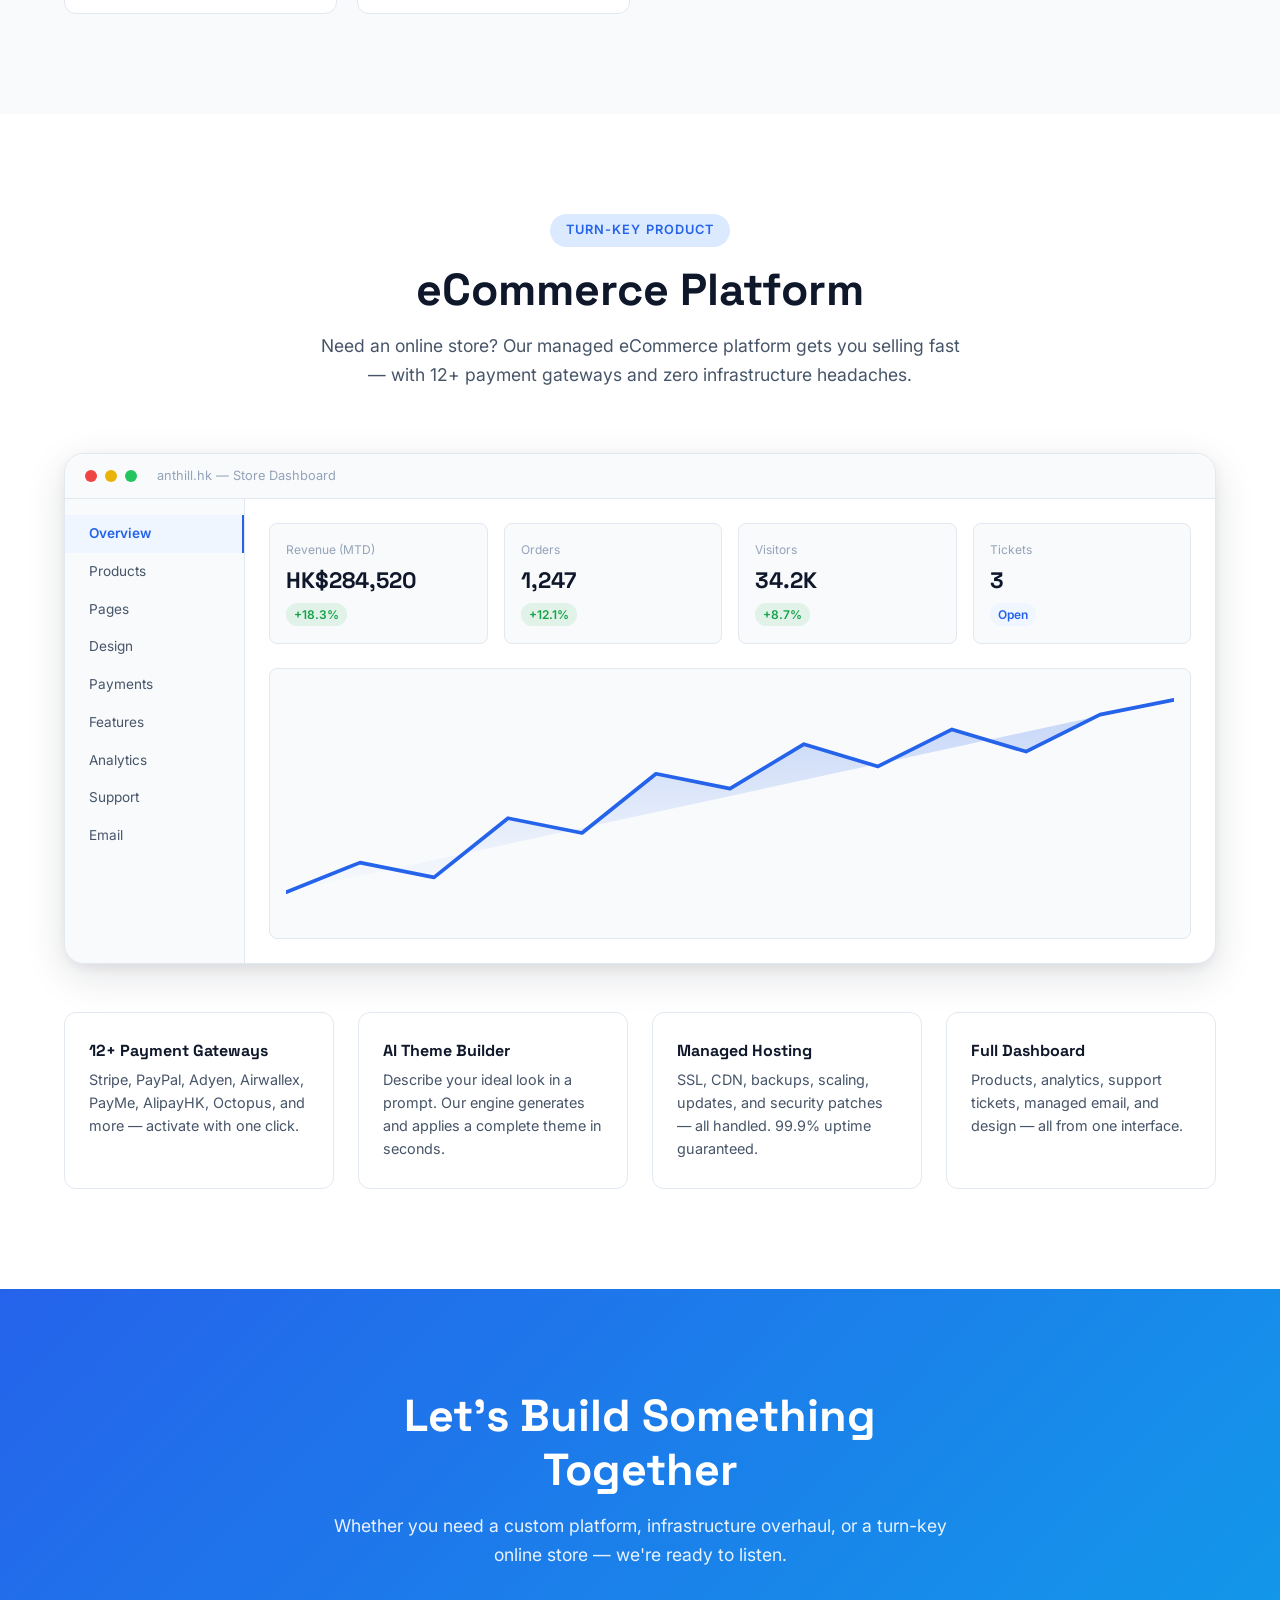
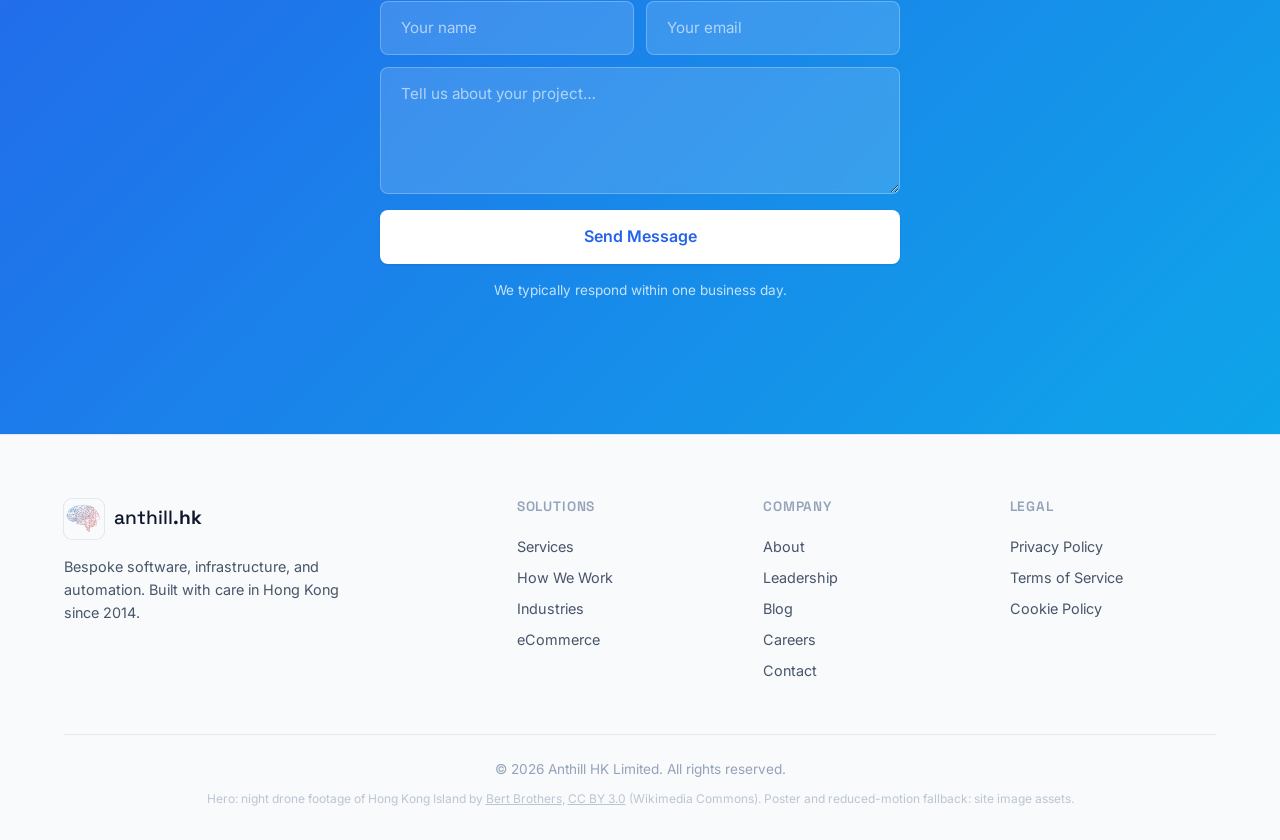
==== commit 11352a5d: "Broaden front page content; add Traditional Chinese (HK) site version - Front page: reposition from " ====
--- a/index.html
+++ b/index.html
@@ -3,8 +3,8 @@
 <head>
   <meta charset="UTF-8">
   <meta name="viewport" content="width=device-width, initial-scale=1.0">
-  <title>Anthill HK — Turn-Key eCommerce, Launched in Minutes</title>
-  <meta name="description" content="Anthill HK builds fully managed, turn-key eCommerce stores. Pick a theme, add products, connect payments, launch — we handle the rest.">
+  <title>Anthill HK — Bespoke Software, Infrastructure &amp; Automation</title>
+  <meta name="description" content="Anthill HK is a bespoke software development house. Custom platforms, cloud infrastructure, integration, automation, and eCommerce — since 2014.">
   <link rel="preconnect" href="https://fonts.googleapis.com">
   <link rel="preconnect" href="https://fonts.gstatic.com" crossorigin>
   <link href="https://fonts.googleapis.com/css2?family=Inter:wght@400;500;600;700;800&family=Space+Grotesk:wght@500;700&display=swap" rel="stylesheet">
@@ -17,33 +17,30 @@
   <link rel="canonical" href="https://anthill.hk/">
   <meta property="og:type" content="website">
   <meta property="og:url" content="https://anthill.hk/">
-  <meta property="og:title" content="Anthill HK — Turn-Key eCommerce, Launched in Minutes">
-  <meta property="og:description" content="Anthill HK builds fully managed, turn-key eCommerce stores. Pick a theme, add products, connect payments, launch — we handle the rest.">
+  <meta property="og:title" content="Anthill HK — Bespoke Software, Infrastructure &amp; Automation">
+  <meta property="og:description" content="Custom platforms, cloud infrastructure, integration, automation, and eCommerce — built for complexity, designed to last. Since 2014.">
   <meta property="og:image" content="https://anthill.hk/assets/img/logo.png">
   <meta name="twitter:card" content="summary_large_image">
-  <meta name="twitter:title" content="Anthill HK — Turn-Key eCommerce, Launched in Minutes">
-  <meta name="twitter:description" content="Fully managed eCommerce stores. Launch in minutes.">
+  <meta name="twitter:title" content="Anthill HK — Bespoke Software, Infrastructure &amp; Automation">
+  <meta name="twitter:description" content="Custom platforms, cloud infrastructure, integration &amp; automation. Since 2014.">
   <meta name="twitter:image" content="https://anthill.hk/assets/img/logo.png">
   <!-- hreflang -->
   <link rel="alternate" hreflang="en" href="https://anthill.hk/">
   <link rel="alternate" hreflang="es" href="https://anthill.hk/es/">
   <link rel="alternate" hreflang="uk" href="https://anthill.hk/uk/">
+  <link rel="alternate" hreflang="zh-Hant-HK" href="https://anthill.hk/hk/">
   <link rel="alternate" hreflang="x-default" href="https://anthill.hk/">
   <!-- Structured data -->
   <script type="application/ld+json">
   {
     "@context": "https://schema.org",
-    "@type": "SoftwareApplication",
-    "name": "Anthill HK",
-    "applicationCategory": "BusinessApplication",
-    "description": "Turn-key eCommerce platform for Hong Kong businesses",
+    "@type": "Organization",
+    "name": "Anthill HK Limited",
+    "description": "Bespoke software development, cloud infrastructure, integration, and automation since 2014.",
     "url": "https://anthill.hk",
-    "offers": {
-      "@type": "Offer",
-      "price": "799",
-      "priceCurrency": "HKD",
-      "availability": "https://schema.org/InStock"
-    }
+    "foundingDate": "2014",
+    "areaServed": ["HK", "EU", "UA"],
+    "knowsAbout": ["Software Development", "Cloud Infrastructure", "Systems Integration", "Automation", "eCommerce"]
   }
   </script>
 </head>
@@ -64,10 +61,9 @@
       <nav class="main-nav" id="main-nav" aria-label="Main navigation">
         <ul>
           <li><a href="#services">Services</a></li>
-          <li><a href="#how-it-works">How It Works</a></li>
-          <li><a href="#payments">Payments</a></li>
-          <li><a href="#dashboard">Dashboard</a></li>
-          <li><a href="#pricing">Pricing</a></li>
+          <li><a href="#how-it-works">How We Work</a></li>
+          <li><a href="#industries">Industries</a></li>
+          <li><a href="#ecommerce">eCommerce</a></li>
           <li><a href="/about/">About</a></li>
         </ul>
       </nav>
@@ -77,6 +73,7 @@
           <div class="lang-switcher-menu">
             <a href="/es/" title="Español" aria-label="Cambiar a Español"><svg viewBox="0 0 60 40" width="24" height="16"><rect width="60" height="10" fill="#AA151B"/><rect y="10" width="60" height="20" fill="#F1BF00"/><rect y="30" width="60" height="10" fill="#AA151B"/></svg></a>
             <a href="/uk/" title="Українська" aria-label="Перейти на Українську"><svg viewBox="0 0 60 40" width="24" height="16"><rect width="60" height="20" fill="#005BBB"/><rect y="20" width="60" height="20" fill="#FFD500"/></svg></a>
+            <a href="/hk/" title="繁體中文" aria-label="Switch to 繁體中文"><svg viewBox="0 0 60 40" width="24" height="16"><rect width="60" height="40" fill="#DE2910"/><g fill="#fff" transform="translate(30,20)"><ellipse rx="3" ry="7"/><ellipse rx="3" ry="7" transform="rotate(72)"/><ellipse rx="3" ry="7" transform="rotate(144)"/><ellipse rx="3" ry="7" transform="rotate(216)"/><ellipse rx="3" ry="7" transform="rotate(288)"/></g></svg></a>
           </div>
         </div>
         <button class="btn-icon theme-toggle" id="theme-toggle" aria-label="Toggle dark mode" title="Toggle dark mode">
@@ -101,17 +98,17 @@
     </div>
     <div class="hero-overlay" aria-hidden="true"></div>
     <div class="container hero-content">
-      <div class="hero-badge">Turn-Key eCommerce Platform</div>
-      <h1>Launch Your Online Store<br><span class="gradient-text">in Minutes, Not Months</span></h1>
-      <p class="hero-sub">Pick a theme. Add products. Connect payments. Go live.<br>We manage everything — so you can focus on growing your business.</p>
+      <div class="hero-badge">Bespoke Software &amp; Infrastructure — Since 2014</div>
+      <h1>We Build the Systems<br><span class="gradient-text">Your Business Runs On</span></h1>
+      <p class="hero-sub">Custom platforms, cloud infrastructure, integration, and automation.<br>From concept to production — we handle complexity so you don't have to.</p>
       <div class="hero-actions">
-        <a href="#contact" class="btn btn-primary btn-lg">Start Building Free</a>
-        <a href="#how-it-works" class="btn btn-outline btn-lg">See How It Works</a>
+        <a href="#contact" class="btn btn-primary btn-lg">Start a Conversation</a>
+        <a href="#services" class="btn btn-outline btn-lg">What We Do</a>
       </div>
       <div class="hero-stats">
-        <div class="stat"><strong>500+</strong><span>Stores Launched</span></div>
-        <div class="stat"><strong>12+</strong><span>Payment Gateways</span></div>
-        <div class="stat"><strong>99.9%</strong><span>Uptime SLA</span></div>
+        <div class="stat"><strong>10+</strong><span>Years Delivering</span></div>
+        <div class="stat"><strong>4</strong><span>Industries Served</span></div>
+        <div class="stat"><strong>3</strong><span>Continents</span></div>
         <div class="stat"><strong>24/7</strong><span>Managed Support</span></div>
       </div>
     </div>
@@ -122,51 +119,51 @@
     <div class="container">
       <div class="section-header">
         <span class="section-tag">What We Do</span>
-        <h2>Everything You Need to Sell Online</h2>
-        <p>From storefront to checkout to post-sale support — one platform, fully managed.</p>
+        <h2>End-to-End Technology Solutions</h2>
+        <p>From custom platforms to cloud infrastructure — we design, build, and operate systems that keep your business moving.</p>
       </div>
       <div class="services-grid">
         <div class="service-card" data-animate>
           <div class="service-icon">
             <svg viewBox="0 0 48 48" width="48" height="48"><rect x="6" y="10" width="36" height="28" rx="4" stroke="currentColor" stroke-width="2.5" fill="none"/><path d="M6 18h36" stroke="currentColor" stroke-width="2.5"/><circle cx="14" cy="14" r="2" fill="currentColor"/><circle cx="22" cy="14" r="2" fill="currentColor"/></svg>
           </div>
-          <h3>Turn-Key Storefronts</h3>
-          <p>Beautiful, responsive eCommerce sites built and deployed in minutes. Choose from curated themes or let AI generate one from a prompt.</p>
-        </div>
-        <div class="service-card" data-animate>
-          <div class="service-icon">
-            <svg viewBox="0 0 48 48" width="48" height="48"><rect x="8" y="6" width="32" height="36" rx="3" stroke="currentColor" stroke-width="2.5" fill="none"/><path d="M16 18h16M16 24h10M16 30h14" stroke="currentColor" stroke-width="2.5" stroke-linecap="round"/></svg>
-          </div>
-          <h3>Easy Product Config</h3>
-          <p>Add products, variants, sub-products, and rich content with an intuitive editor. Bulk import, API access, and AI-assisted descriptions included.</p>
+          <h3>Custom Software Development</h3>
+          <p>Bespoke platforms, internal tools, and customer-facing applications — designed for your workflows, built to last.</p>
+        </div>
+        <div class="service-card" data-animate>
+          <div class="service-icon">
+            <svg viewBox="0 0 48 48" width="48" height="48"><path d="M14 34V14h8v20M26 14h8v20" stroke="currentColor" stroke-width="2.5" stroke-linecap="round" fill="none"/><path d="M10 38h28" stroke="currentColor" stroke-width="2.5" stroke-linecap="round"/><path d="M10 10h28" stroke="currentColor" stroke-width="2.5" stroke-linecap="round" opacity=".4"/></svg>
+          </div>
+          <h3>Cloud &amp; Infrastructure</h3>
+          <p>Server architecture, networking, hardening, and operations. We design and manage infrastructure for business-critical workloads with zero-downtime requirements.</p>
+        </div>
+        <div class="service-card" data-animate>
+          <div class="service-icon">
+            <svg viewBox="0 0 48 48" width="48" height="48"><circle cx="14" cy="24" r="6" stroke="currentColor" stroke-width="2.5" fill="none"/><circle cx="34" cy="24" r="6" stroke="currentColor" stroke-width="2.5" fill="none"/><path d="M20 24h8" stroke="currentColor" stroke-width="2.5" stroke-linecap="round"/><path d="M14 12v6M34 12v6M14 30v6M34 30v6" stroke="currentColor" stroke-width="2.5" stroke-linecap="round" opacity=".4"/></svg>
+          </div>
+          <h3>Integration &amp; Automation</h3>
+          <p>Connect disparate systems, automate repetitive processes, and eliminate manual bottlenecks. Clean architecture that scales without scaling complexity.</p>
         </div>
         <div class="service-card" data-animate>
           <div class="service-icon">
             <svg viewBox="0 0 48 48" width="48" height="48"><path d="M24 4l6 12 13 2-9.5 9 2.5 13L24 34l-12 6 2.5-13L5 18l13-2z" stroke="currentColor" stroke-width="2.5" fill="none" stroke-linejoin="round"/></svg>
           </div>
-          <h3>Managed Hosting</h3>
-          <p>Launch and forget. We handle SSL, CDN, backups, scaling, updates, and security patches. 99.9% uptime guaranteed.</p>
-        </div>
-        <div class="service-card" data-animate>
-          <div class="service-icon">
-            <svg viewBox="0 0 48 48" width="48" height="48"><circle cx="24" cy="24" r="18" stroke="currentColor" stroke-width="2.5" fill="none"/><path d="M24 14v10l7 7" stroke="currentColor" stroke-width="2.5" stroke-linecap="round" stroke-linejoin="round"/></svg>
-          </div>
-          <h3>Domain & Launch</h3>
-          <p>Search, purchase, and connect your custom domain right from our dashboard. One-click DNS setup — go live instantly.</p>
+          <h3>AI &amp; ML Solutions</h3>
+          <p>Practical AI integration — from intelligent automation and data processing to AI-assisted content generation and decision support tools.</p>
         </div>
         <div class="service-card" data-animate>
           <div class="service-icon">
             <svg viewBox="0 0 48 48" width="48" height="48"><rect x="4" y="14" width="40" height="24" rx="4" stroke="currentColor" stroke-width="2.5" fill="none"/><path d="M4 22h40" stroke="currentColor" stroke-width="2.5"/><rect x="10" y="28" width="12" height="4" rx="1" fill="currentColor" opacity=".4"/></svg>
           </div>
-          <h3>12+ Payment Gateways</h3>
-          <p>Stripe, Adyen, PayPal, Airwallex, PayDollar, PayMe, AlipayHK, Octopus, 2Checkout, Verifone, Monobank and more — activate with one click.</p>
+          <h3>eCommerce Platforms</h3>
+          <p>Turn-key online stores with 12+ payment gateways, managed hosting, and full dashboard. Stripe, PayPal, AlipayHK, Octopus, and more.</p>
         </div>
         <div class="service-card" data-animate>
           <div class="service-icon">
             <svg viewBox="0 0 48 48" width="48" height="48"><rect x="6" y="8" width="36" height="32" rx="4" stroke="currentColor" stroke-width="2.5" fill="none"/><path d="M14 28l6-8 6 5 8-11" stroke="currentColor" stroke-width="2.5" stroke-linecap="round" stroke-linejoin="round"/></svg>
           </div>
-          <h3>Analytics Dashboard</h3>
-          <p>Grafana-powered dashboards for sales, user feedback, support tickets, and managed email inboxes — all in real time.</p>
+          <h3>IT Consulting &amp; Strategy</h3>
+          <p>Technology audits, architecture reviews, and strategic planning. We help you make better decisions about the systems that run your business.</p>
         </div>
       </div>
     </div>
@@ -176,75 +173,69 @@
   <section class="section how-it-works" id="how-it-works">
     <div class="container">
       <div class="section-header">
-        <span class="section-tag">Simple Process</span>
-        <h2>Live in 4 Steps</h2>
-        <p>From zero to selling — faster than making a cup of coffee.</p>
+        <span class="section-tag">How We Work</span>
+        <h2>From Discovery to Production</h2>
+        <p>A clear, collaborative process — no surprises, no handoff gaps.</p>
       </div>
       <div class="steps-track">
         <div class="step" data-animate>
           <div class="step-num">1</div>
           <div class="step-body">
-            <h3>Pick a Theme</h3>
-            <p>Browse curated templates or describe your ideal look — our AI generates a bespoke theme on the fly.</p>
+            <h3>Discovery &amp; Scoping</h3>
+            <p>We listen first. Understand your goals, constraints, existing systems, and stakeholders — then define a clear scope and architecture.</p>
           </div>
         </div>
         <div class="step" data-animate>
           <div class="step-num">2</div>
           <div class="step-body">
-            <h3>Add Products</h3>
-            <p>Create products, configure variants and sub-products, upload media, and write (or auto-generate) descriptions.</p>
+            <h3>Design &amp; Architecture</h3>
+            <p>System design, technology selection, and integration mapping. We plan for reliability, security, and maintainability from day one.</p>
           </div>
         </div>
         <div class="step" data-animate>
           <div class="step-num">3</div>
           <div class="step-body">
-            <h3>Connect Payments</h3>
-            <p>Toggle on the gateways you need — Stripe, PayPal, Octopus, AlipayHK and 8 more. We handle PCI compliance.</p>
+            <h3>Build &amp; Iterate</h3>
+            <p>Steady, transparent delivery with regular check-ins. Working software ships early and often — not at the end of a long silence.</p>
           </div>
         </div>
         <div class="step" data-animate>
           <div class="step-num">4</div>
           <div class="step-body">
-            <h3>Launch & Relax</h3>
-            <p>Choose a domain, hit publish. We manage hosting, security, updates, and support from here on out.</p>
-          </div>
-        </div>
-      </div>
-    </div>
-  </section>
-
-  <!-- ====== PAYMENTS ====== -->
-  <section class="section payments" id="payments">
+            <h3>Launch &amp; Operate</h3>
+            <p>We don't disappear after go-live. Managed hosting, monitoring, support, and continuous improvement — for as long as you need us.</p>
+          </div>
+        </div>
+      </div>
+    </div>
+  </section>
+
+  <!-- ====== INDUSTRIES ====== -->
+  <section class="section payments" id="industries">
     <div class="container">
       <div class="section-header">
-        <span class="section-tag">Global Payments</span>
-        <h2>Accept Payments Everywhere</h2>
-        <p>12+ gateways covering credit cards, e-wallets, bank transfers, and local Hong Kong payment methods.</p>
+        <span class="section-tag">Industry Experience</span>
+        <h2>Built for Real-World Complexity</h2>
+        <p>We've delivered mission-critical systems across industries where reliability and precision are non-negotiable.</p>
       </div>
       <div class="payment-grid">
-        <div class="payment-logo" data-animate><div class="payment-logo-inner"><svg viewBox="0 0 120 40" width="120" height="40"><rect rx="6" width="120" height="40" fill="#635bff"/><text x="60" y="26" text-anchor="middle" fill="#fff" font-family="'Space Grotesk',sans-serif" font-weight="700" font-size="18">stripe</text></svg></div></div>
-        <div class="payment-logo" data-animate><div class="payment-logo-inner"><svg viewBox="0 0 120 40" width="120" height="40"><rect rx="6" width="120" height="40" fill="#0abf53"/><text x="60" y="26" text-anchor="middle" fill="#fff" font-family="'Space Grotesk',sans-serif" font-weight="700" font-size="16">adyen</text></svg></div></div>
-        <div class="payment-logo" data-animate><div class="payment-logo-inner"><svg viewBox="0 0 120 40" width="120" height="40"><rect rx="6" width="120" height="40" fill="#003087"/><text x="60" y="26" text-anchor="middle" fill="#fff" font-family="'Space Grotesk',sans-serif" font-weight="700" font-size="15">PayPal</text></svg></div></div>
-        <div class="payment-logo" data-animate><div class="payment-logo-inner"><svg viewBox="0 0 120 40" width="120" height="40"><rect rx="6" width="120" height="40" fill="#112b4a"/><text x="60" y="26" text-anchor="middle" fill="#ff5e3a" font-family="'Space Grotesk',sans-serif" font-weight="700" font-size="13">Airwallex</text></svg></div></div>
-        <div class="payment-logo" data-animate><div class="payment-logo-inner"><svg viewBox="0 0 120 40" width="120" height="40"><rect rx="6" width="120" height="40" fill="#d4261e"/><text x="60" y="26" text-anchor="middle" fill="#fff" font-family="'Space Grotesk',sans-serif" font-weight="700" font-size="12">PayDollar</text></svg></div></div>
-        <div class="payment-logo" data-animate><div class="payment-logo-inner"><svg viewBox="0 0 120 40" width="120" height="40"><rect rx="6" width="120" height="40" fill="#db0011"/><text x="60" y="26" text-anchor="middle" fill="#fff" font-family="'Space Grotesk',sans-serif" font-weight="700" font-size="14">PayMe</text><text x="60" y="15" text-anchor="middle" fill="rgba(255,255,255,.6)" font-family="'Inter',sans-serif" font-weight="500" font-size="7">HSBC</text></svg></div></div>
-        <div class="payment-logo" data-animate><div class="payment-logo-inner"><svg viewBox="0 0 120 40" width="120" height="40"><rect rx="6" width="120" height="40" fill="#1677ff"/><text x="60" y="26" text-anchor="middle" fill="#fff" font-family="'Space Grotesk',sans-serif" font-weight="700" font-size="12">AlipayHK</text></svg></div></div>
-        <div class="payment-logo" data-animate><div class="payment-logo-inner"><svg viewBox="0 0 120 40" width="120" height="40"><rect rx="6" width="120" height="40" fill="#f47920"/><text x="60" y="26" text-anchor="middle" fill="#fff" font-family="'Space Grotesk',sans-serif" font-weight="700" font-size="13">Octopus</text></svg></div></div>
-        <div class="payment-logo" data-animate><div class="payment-logo-inner"><svg viewBox="0 0 120 40" width="120" height="40"><rect rx="6" width="120" height="40" fill="#f36f21"/><text x="60" y="26" text-anchor="middle" fill="#fff" font-family="'Space Grotesk',sans-serif" font-weight="700" font-size="11">2Checkout</text></svg></div></div>
-        <div class="payment-logo" data-animate><div class="payment-logo-inner"><svg viewBox="0 0 120 40" width="120" height="40"><rect rx="6" width="120" height="40" fill="#005baa"/><text x="60" y="26" text-anchor="middle" fill="#fff" font-family="'Space Grotesk',sans-serif" font-weight="700" font-size="13">Verifone</text></svg></div></div>
-        <div class="payment-logo" data-animate><div class="payment-logo-inner"><svg viewBox="0 0 120 40" width="120" height="40"><rect rx="6" width="120" height="40" fill="#1a1a1a"/><text x="60" y="26" text-anchor="middle" fill="#fff" font-family="'Space Grotesk',sans-serif" font-weight="700" font-size="12">monobank</text></svg></div></div>
-        <div class="payment-logo" data-animate><div class="payment-logo-inner"><svg viewBox="0 0 120 40" width="120" height="40"><rect rx="6" width="120" height="40" fill="var(--accent)" opacity=".12" /><text x="60" y="26" text-anchor="middle" fill="var(--accent)" font-family="'Space Grotesk',sans-serif" font-weight="700" font-size="14">+ More</text></svg></div></div>
-      </div>
-    </div>
-  </section>
-
-  <!-- ====== DASHBOARD ====== -->
-  <section class="section dashboard" id="dashboard">
+        <div class="payment-logo" data-animate><div class="payment-logo-inner"><svg viewBox="0 0 120 40" width="120" height="40"><rect rx="6" width="120" height="40" fill="#1a365d"/><text x="60" y="26" text-anchor="middle" fill="#fff" font-family="'Space Grotesk',sans-serif" font-weight="700" font-size="14">Banking</text></svg></div></div>
+        <div class="payment-logo" data-animate><div class="payment-logo-inner"><svg viewBox="0 0 120 40" width="120" height="40"><rect rx="6" width="120" height="40" fill="#2d3748"/><text x="60" y="26" text-anchor="middle" fill="#fff" font-family="'Space Grotesk',sans-serif" font-weight="700" font-size="14">Logistics</text></svg></div></div>
+        <div class="payment-logo" data-animate><div class="payment-logo-inner"><svg viewBox="0 0 120 40" width="120" height="40"><rect rx="6" width="120" height="40" fill="#635bff"/><text x="60" y="26" text-anchor="middle" fill="#fff" font-family="'Space Grotesk',sans-serif" font-weight="700" font-size="13">eCommerce</text></svg></div></div>
+        <div class="payment-logo" data-animate><div class="payment-logo-inner"><svg viewBox="0 0 120 40" width="120" height="40"><rect rx="6" width="120" height="40" fill="#2f855a"/><text x="60" y="26" text-anchor="middle" fill="#fff" font-family="'Space Grotesk',sans-serif" font-weight="700" font-size="11">Renewable Energy</text></svg></div></div>
+        <div class="payment-logo" data-animate><div class="payment-logo-inner"><svg viewBox="0 0 120 40" width="120" height="40"><rect rx="6" width="120" height="40" fill="#744210"/><text x="60" y="26" text-anchor="middle" fill="#fff" font-family="'Space Grotesk',sans-serif" font-weight="700" font-size="12">Government</text></svg></div></div>
+        <div class="payment-logo" data-animate><div class="payment-logo-inner"><svg viewBox="0 0 120 40" width="120" height="40"><rect rx="6" width="120" height="40" fill="#553c9a"/><text x="60" y="26" text-anchor="middle" fill="#fff" font-family="'Space Grotesk',sans-serif" font-weight="700" font-size="13">Enterprise</text></svg></div></div>
+      </div>
+    </div>
+  </section>
+
+  <!-- ====== ECOMMERCE ====== -->
+  <section class="section dashboard" id="ecommerce">
     <div class="container">
       <div class="section-header">
-        <span class="section-tag">Control Centre</span>
-        <h2>One Dashboard to Rule Them All</h2>
-        <p>Manage your store, content, design, features, and analytics from a single beautiful interface.</p>
+        <span class="section-tag">Turn-Key Product</span>
+        <h2>eCommerce Platform</h2>
+        <p>Need an online store? Our managed eCommerce platform gets you selling fast — with 12+ payment gateways and zero infrastructure headaches.</p>
       </div>
       <div class="dashboard-preview" data-animate>
         <div class="dash-window">
@@ -252,7 +243,7 @@
             <span class="dot red"></span>
             <span class="dot yellow"></span>
             <span class="dot green"></span>
-            <span class="dash-title">anthill.hk — Dashboard</span>
+            <span class="dash-title">anthill.hk — Store Dashboard</span>
           </div>
           <div class="dash-body">
             <aside class="dash-sidebar" id="dash-sidebar">
@@ -302,79 +293,20 @@
       </div>
       <div class="dashboard-features">
         <div class="dash-feature" data-animate>
-          <h4>Dynamic UI Features</h4>
-          <p>Toggle dark mode, translations, accessibility features, and more from the Features panel — no code required.</p>
+          <h4>12+ Payment Gateways</h4>
+          <p>Stripe, PayPal, Adyen, Airwallex, PayMe, AlipayHK, Octopus, and more — activate with one click.</p>
         </div>
         <div class="dash-feature" data-animate>
           <h4>AI Theme Builder</h4>
           <p>Describe your ideal look in a prompt. Our engine generates and applies a complete theme in seconds.</p>
         </div>
         <div class="dash-feature" data-animate>
-          <h4>Managed Email</h4>
-          <p>Professional email inboxes on your domain. Transactional and marketing emails, all managed.</p>
+          <h4>Managed Hosting</h4>
+          <p>SSL, CDN, backups, scaling, updates, and security patches — all handled. 99.9% uptime guaranteed.</p>
         </div>
         <div class="dash-feature" data-animate>
-          <h4>Support & Ticketing</h4>
-          <p>Built-in helpdesk with ticket management, customer feedback collection, and live chat.</p>
-        </div>
-      </div>
-    </div>
-  </section>
-
-  <!-- ====== PRICING ====== -->
-  <section class="section pricing" id="pricing">
-    <div class="container">
-      <div class="section-header">
-        <span class="section-tag">Simple Pricing</span>
-        <h2>Start Free, Scale As You Grow</h2>
-        <p>No hidden fees. No per-transaction charges from us. Upgrade when you're ready.</p>
-      </div>
-      <div class="pricing-grid">
-        <div class="pricing-card" data-animate>
-          <div class="pricing-tier">Starter</div>
-          <div class="pricing-price"><span class="currency">HK$</span>799<span class="period">/mo</span></div>
-          <ul class="pricing-features">
-            <li>1 Store</li>
-            <li>Up to 50 Products</li>
-            <li>Free subdomain</li>
-            <li>3 Payment Gateways</li>
-            <li>Basic Analytics</li>
-            <li>Email Support</li>
-            <li>SSL &amp; CDN Included</li>
-          </ul>
-          <a href="#contact" class="btn btn-outline btn-block">Get Started</a>
-        </div>
-        <div class="pricing-card featured" data-animate>
-          <div class="pricing-badge">Most Popular</div>
-          <div class="pricing-tier">Growth</div>
-          <div class="pricing-price"><span class="currency">HK$</span>4,999<span class="period">/mo</span></div>
-          <ul class="pricing-features">
-            <li>3 Stores</li>
-            <li>Unlimited Products</li>
-            <li>Custom Domain</li>
-            <li>All Payment Gateways</li>
-            <li>Grafana Dashboard</li>
-            <li>Managed Email (5 boxes)</li>
-            <li>Priority Support</li>
-            <li>AI Theme Builder</li>
-          </ul>
-          <a href="#contact" class="btn btn-primary btn-block">Start Free Trial</a>
-        </div>
-        <div class="pricing-card" data-animate>
-          <div class="pricing-tier">Enterprise</div>
-          <div class="pricing-price"><span class="currency">HK$</span>14,999<span class="period">/mo</span></div>
-          <ul class="pricing-features">
-            <li>Unlimited Stores</li>
-            <li>Unlimited Products</li>
-            <li>Multiple Domains</li>
-            <li>All Payment Gateways</li>
-            <li>Advanced Analytics</li>
-            <li>Managed Email (unlimited)</li>
-            <li>Dedicated Account Manager</li>
-            <li>Custom Integrations</li>
-            <li>SLA 99.99% Uptime</li>
-          </ul>
-          <a href="#contact" class="btn btn-outline btn-block">Contact Sales</a>
+          <h4>Full Dashboard</h4>
+          <p>Products, analytics, support tickets, managed email, and design — all from one interface.</p>
         </div>
       </div>
     </div>
@@ -384,8 +316,8 @@
   <section class="section cta" id="contact">
     <div class="container">
       <div class="cta-inner">
-        <h2>Ready to Launch Your Store?</h2>
-        <p>Join hundreds of Hong Kong businesses already selling with Anthill. Start for free — no credit card required.</p>
+        <h2>Let's Build Something Together</h2>
+        <p>Whether you need a custom platform, infrastructure overhaul, or a turn-key online store — we're ready to listen.</p>
         <form class="contact-form" id="contact-form">
           <div class="form-row">
             <input type="text" name="name" placeholder="Your name" required aria-label="Your name">
@@ -397,7 +329,7 @@
           <div class="form-row full">
             <button type="submit" class="btn btn-primary btn-lg btn-block">Send Message</button>
           </div>
-          <p class="form-note">Free forever plan available. No credit card required.</p>
+          <p class="form-note">We typically respond within one business day.</p>
           <p class="form-status" id="form-status" aria-live="polite" aria-atomic="true"></p>
         </form>
       </div>
@@ -414,15 +346,15 @@
             <img class="logo-img" src="assets/img/logo.png" alt="Anthill" width="40" height="40">
             <span class="logo-text">anthill<strong>.hk</strong></span>
           </a>
-          <p>Turn-key eCommerce for Hong Kong and beyond. Built with care in HK.</p>
+          <p>Bespoke software, infrastructure, and automation. Built with care in Hong Kong since 2014.</p>
         </div>
         <div class="footer-links">
-          <h4>Product</h4>
+          <h4>Solutions</h4>
           <ul>
             <li><a href="#services">Services</a></li>
-            <li><a href="#how-it-works">How It Works</a></li>
-            <li><a href="#payments">Payments</a></li>
-            <li><a href="#pricing">Pricing</a></li>
+            <li><a href="#how-it-works">How We Work</a></li>
+            <li><a href="#industries">Industries</a></li>
+            <li><a href="#ecommerce">eCommerce</a></li>
           </ul>
         </div>
         <div class="footer-links">
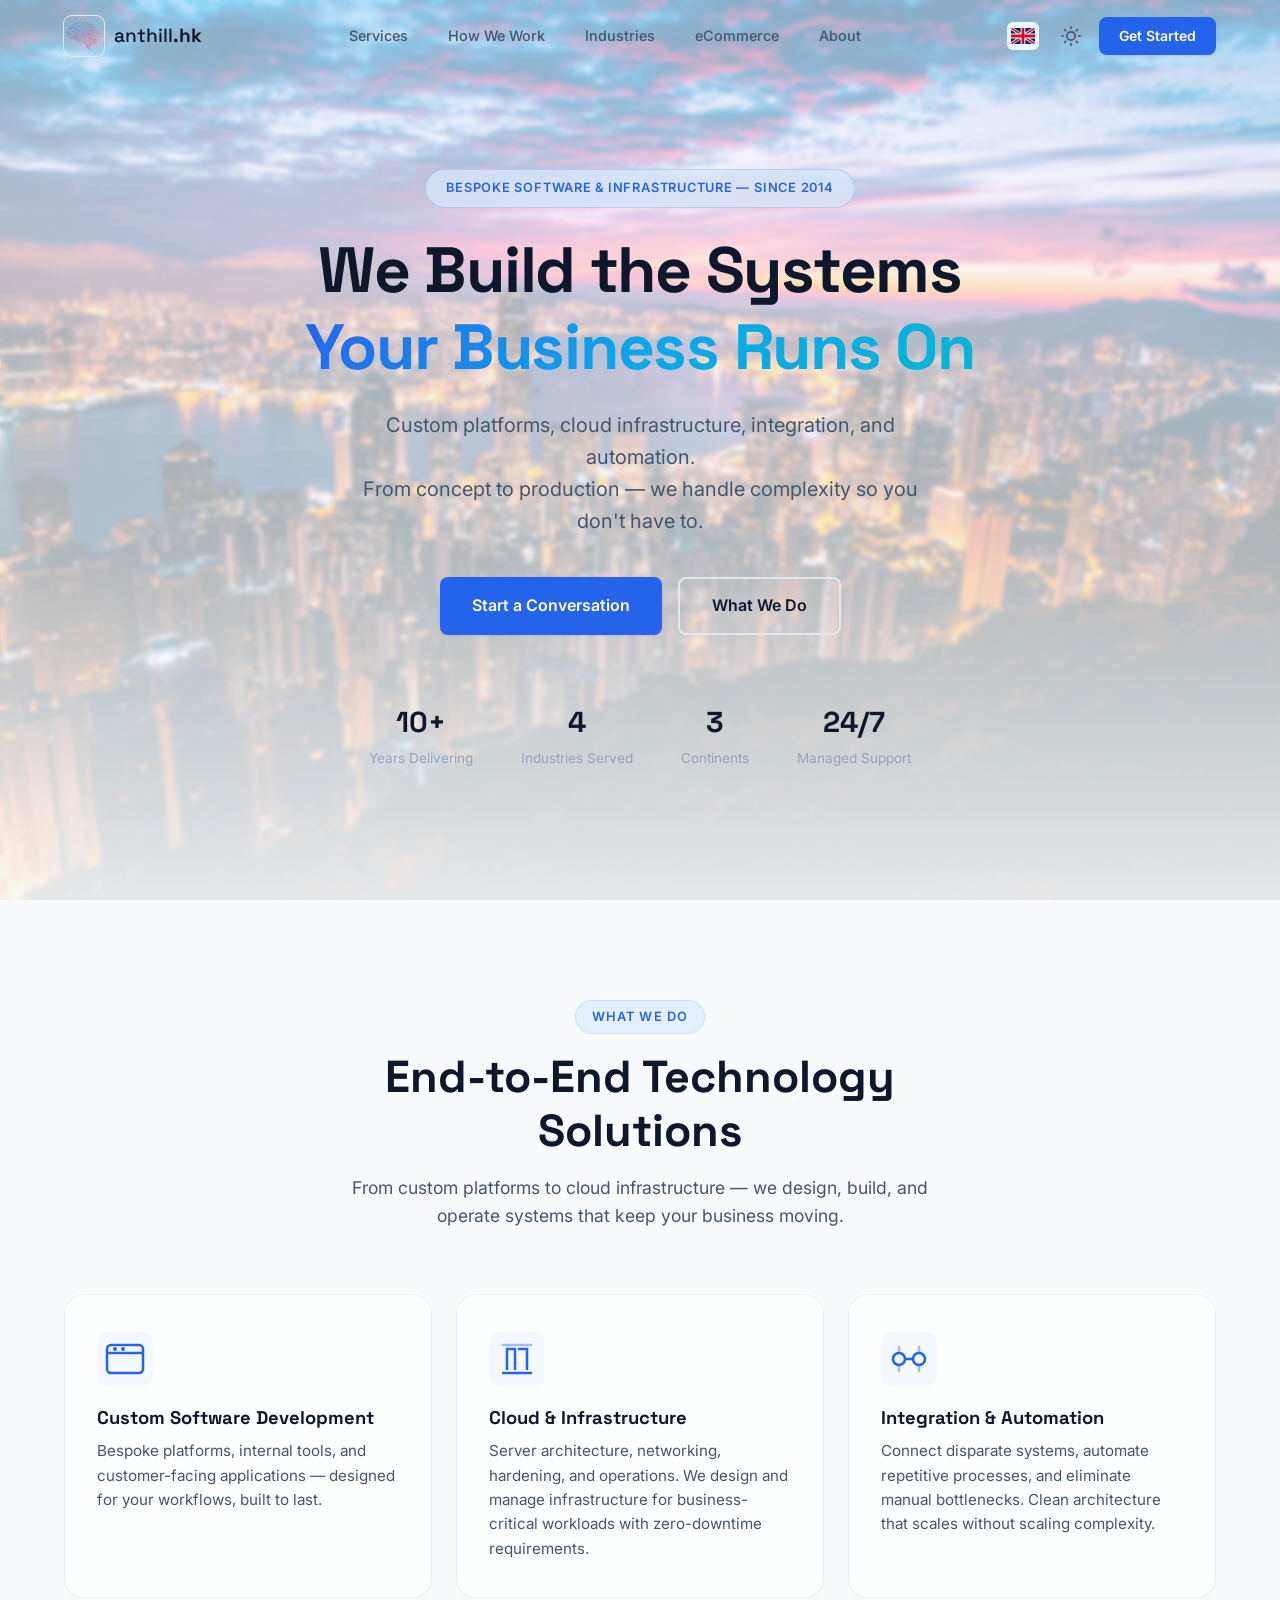
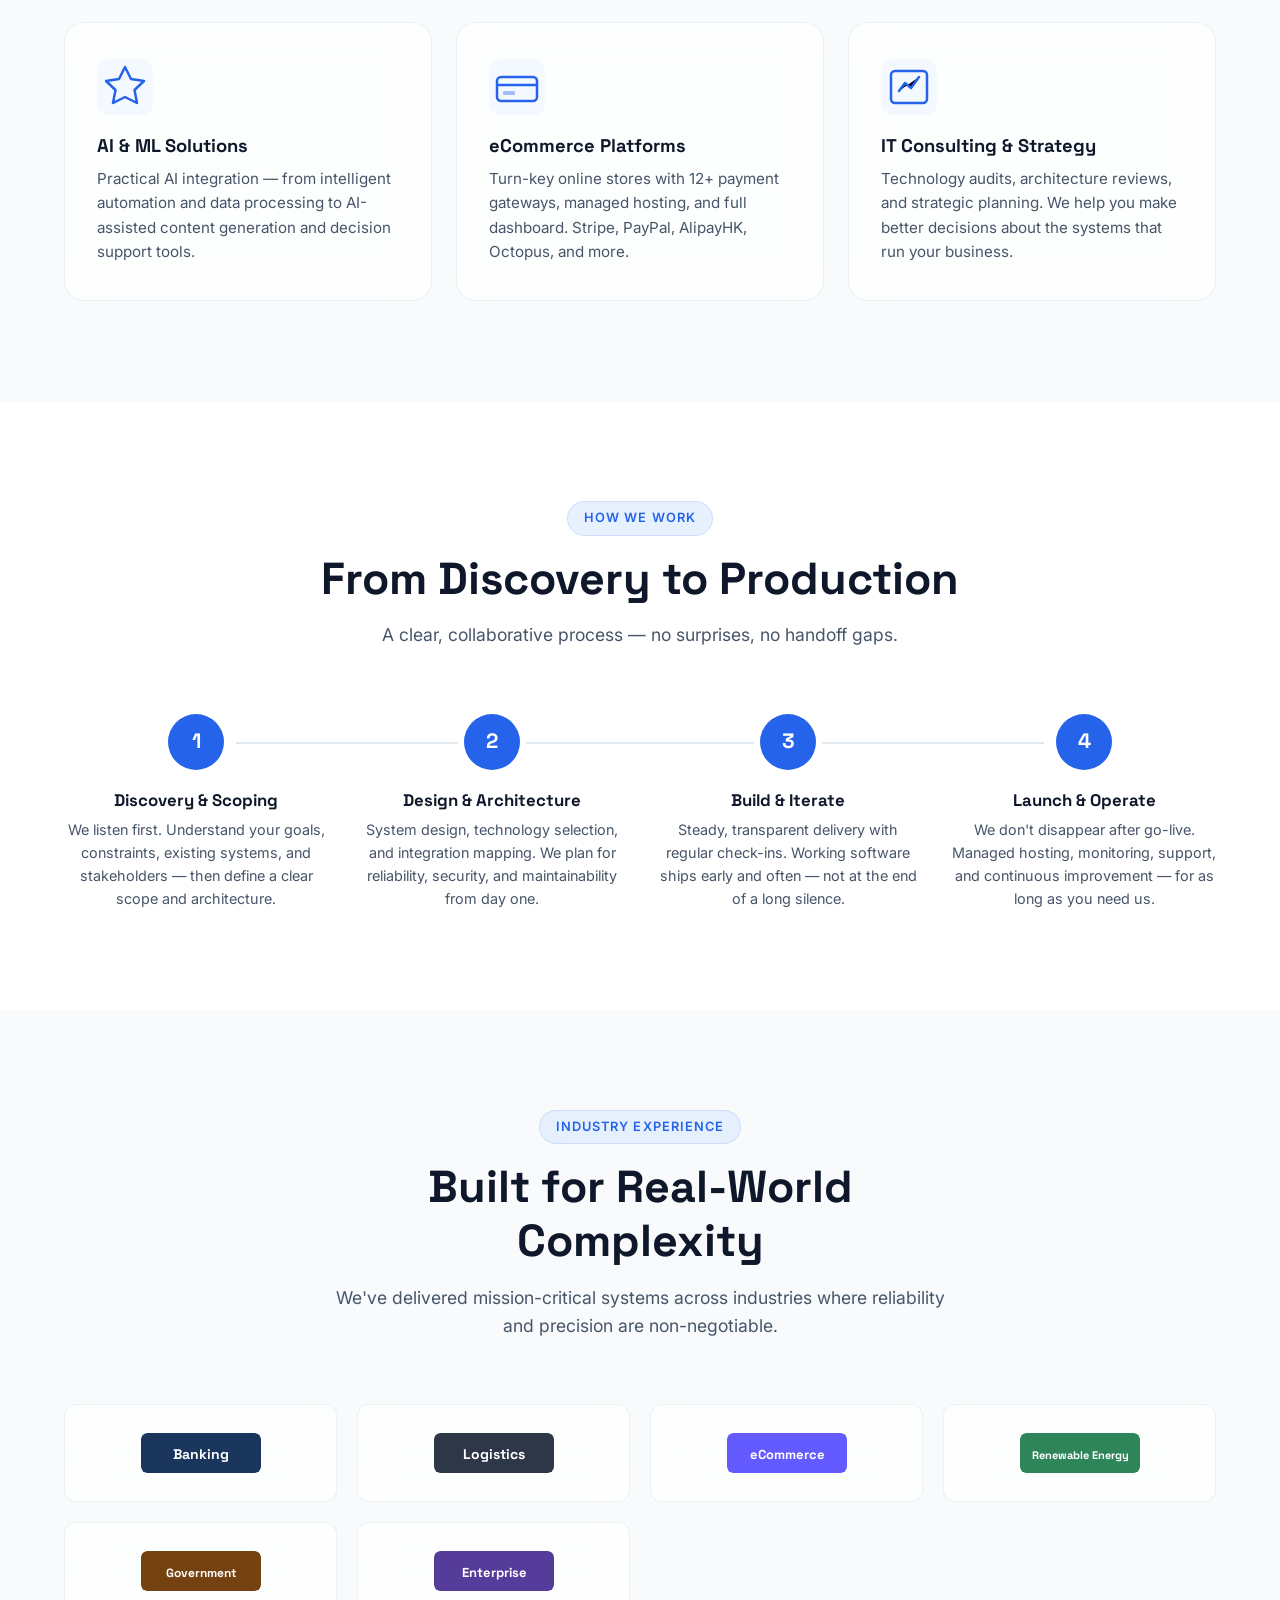
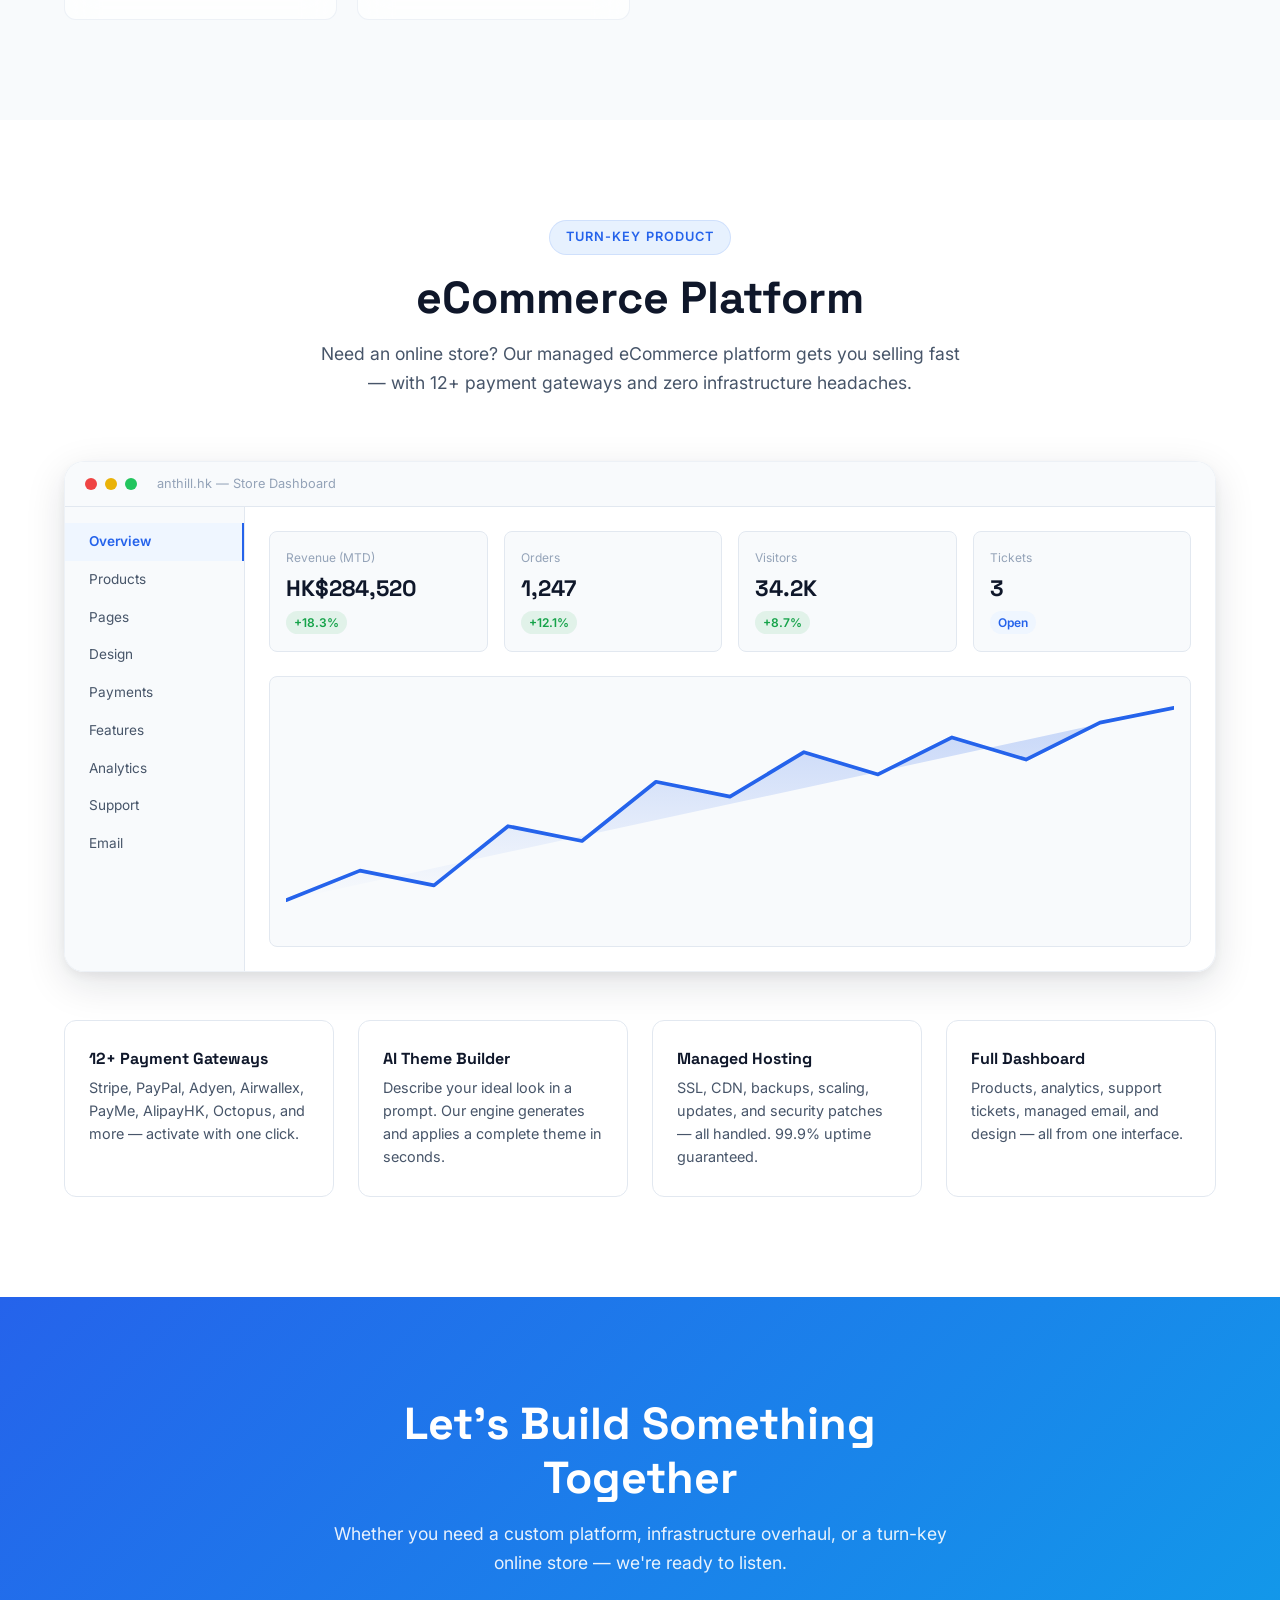
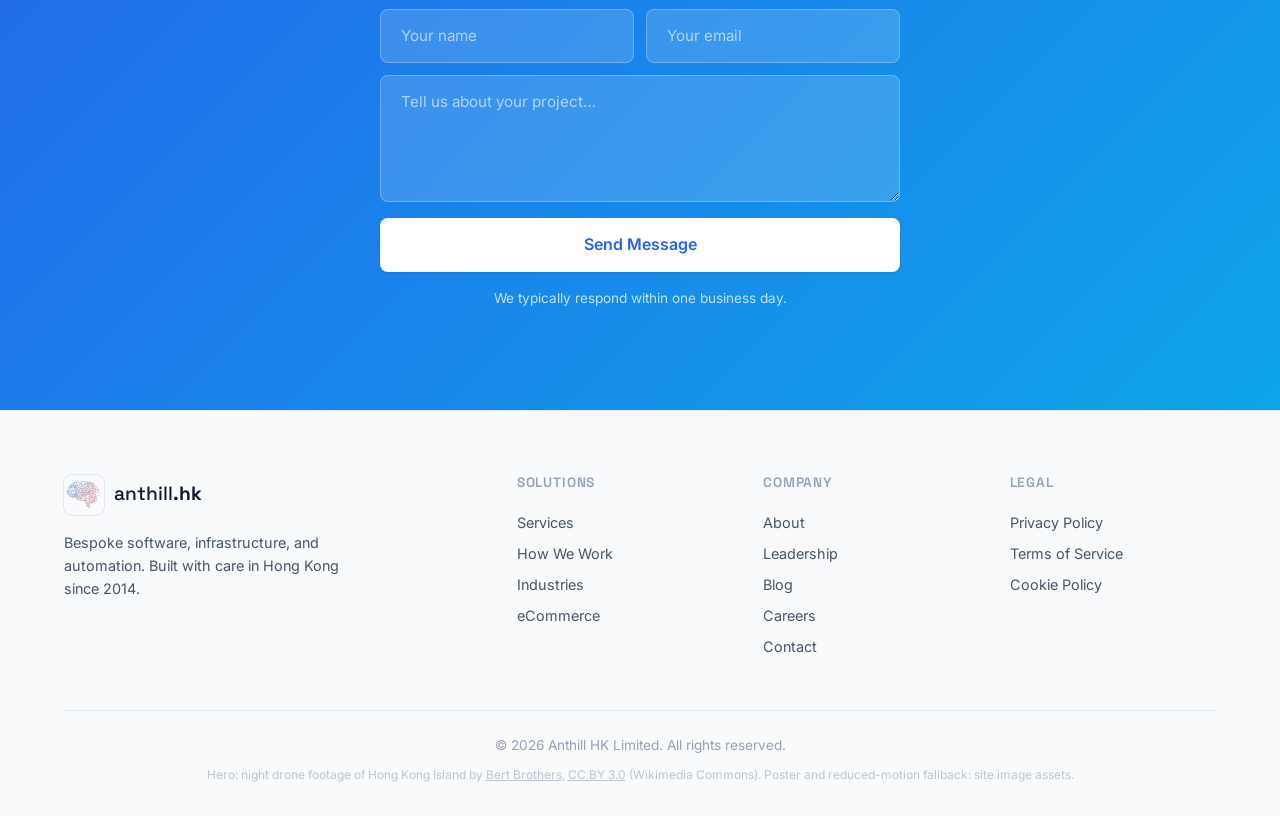
==== commit 123dca5c: "Fixed hero backdrop, glassmorphism cards, mailto: contact form - Hero video/poster now position:fixe" ====
--- a/index.html
+++ b/index.html
@@ -330,7 +330,6 @@
             <button type="submit" class="btn btn-primary btn-lg btn-block">Send Message</button>
           </div>
           <p class="form-note">We typically respond within one business day.</p>
-          <p class="form-status" id="form-status" aria-live="polite" aria-atomic="true"></p>
         </form>
       </div>
     </div>
--- a/css/main.css
+++ b/css/main.css
@@ -14,9 +14,9 @@
 
 /* ---------- UTILITIES ---------- */
 .container{width:100%;max-width:1200px;margin:0 auto;padding:0 24px}
-.section{padding:100px 0}
+.section{padding:100px 0;position:relative;z-index:1;background:var(--bg)}
 .section-header{text-align:center;max-width:640px;margin:0 auto 64px}
-.section-tag{display:inline-block;font-size:.8rem;font-weight:600;letter-spacing:.08em;text-transform:uppercase;color:var(--accent);background:var(--accent-light);padding:6px 16px;border-radius:100px;margin-bottom:16px}
+.section-tag{display:inline-block;font-size:.8rem;font-weight:600;letter-spacing:.08em;text-transform:uppercase;color:var(--accent);background:color-mix(in srgb,var(--accent-light) 65%,transparent);backdrop-filter:blur(12px);-webkit-backdrop-filter:blur(12px);padding:6px 16px;border-radius:100px;margin-bottom:16px;border:1px solid color-mix(in srgb,var(--accent) 12%,transparent)}
 .section-header h2{font-size:clamp(1.8rem,4vw,2.8rem);margin-bottom:16px}
 .section-header p{font-size:1.1rem;color:var(--text-secondary)}
 .gradient-text{background:var(--gradient-text);-webkit-background-clip:text;-webkit-text-fill-color:transparent;background-clip:text}
@@ -45,7 +45,7 @@
 
 /* ---------- NAV ---------- */
 .site-header{position:fixed;top:0;left:0;right:0;z-index:100;background:transparent;transition:background var(--transition),box-shadow var(--transition),backdrop-filter var(--transition)}
-.site-header.scrolled{background:color-mix(in srgb,var(--bg) 85%,transparent);backdrop-filter:blur(12px);-webkit-backdrop-filter:blur(12px);box-shadow:var(--shadow-sm)}
+.site-header.scrolled{background:color-mix(in srgb,var(--bg) 72%,transparent);backdrop-filter:blur(20px) saturate(1.4);-webkit-backdrop-filter:blur(20px) saturate(1.4);box-shadow:var(--shadow-sm)}
 .nav-wrap{display:flex;align-items:center;justify-content:space-between;height:72px}
 .logo{display:flex;align-items:center;gap:10px}
 .logo-img{width:40px;height:40px;object-fit:contain;border-radius:var(--radius-sm);box-shadow:0 0 0 1px var(--border);display:inline-block}
@@ -65,16 +65,16 @@
 
 /* ---------- HERO ---------- */
 .hero{position:relative;min-height:100vh;display:flex;align-items:center;padding:120px 0 80px;overflow:hidden}
-/* Hero: CC video (Wikimedia Commons) + JPG poster / reduced-motion fallback */
-.hero-bg-media{position:absolute;inset:0;pointer-events:none;overflow:hidden;background:url('../assets/img/hero-bg.jpg') center center/cover no-repeat}
+/* Hero: CC video (Wikimedia Commons) + JPG poster / reduced-motion fallback — fixed backdrop */
+.hero-bg-media{position:fixed;inset:0;pointer-events:none;overflow:hidden;background:url('../assets/img/hero-bg.jpg') center center/cover no-repeat;z-index:-1}
 .hero-bg-media .hero-video{position:absolute;inset:0;width:100%;height:100%;object-fit:cover;object-position:center 28%}
 @media (prefers-reduced-motion: reduce){
   .hero-bg-media .hero-video{display:none}
 }
-.hero-overlay{position:absolute;inset:0;background:linear-gradient(180deg,rgba(255,255,255,.72) 0%,rgba(248,250,252,.82) 60%,rgba(248,250,252,.95) 100%);pointer-events:none}
-[data-theme="dark"] .hero-overlay{background:linear-gradient(180deg,rgba(11,17,32,.7) 0%,rgba(11,17,32,.82) 60%,rgba(11,17,32,.95) 100%)}
+.hero-overlay{position:absolute;inset:0;background:linear-gradient(180deg,rgba(255,255,255,.55) 0%,rgba(248,250,252,.7) 60%,rgba(248,250,252,.92) 100%);backdrop-filter:blur(2px);-webkit-backdrop-filter:blur(2px);pointer-events:none}
+[data-theme="dark"] .hero-overlay{background:linear-gradient(180deg,rgba(11,17,32,.5) 0%,rgba(11,17,32,.7) 60%,rgba(11,17,32,.92) 100%)}
 .hero-content{position:relative;z-index:1;text-align:center;max-width:800px;margin:0 auto}
-.hero-badge{display:inline-block;font-size:.8rem;font-weight:600;letter-spacing:.06em;text-transform:uppercase;color:var(--accent);background:var(--accent-light);padding:8px 20px;border-radius:100px;margin-bottom:24px;border:1px solid color-mix(in srgb,var(--accent) 20%,transparent)}
+.hero-badge{display:inline-block;font-size:.8rem;font-weight:600;letter-spacing:.06em;text-transform:uppercase;color:var(--accent);background:color-mix(in srgb,var(--accent-light) 70%,transparent);backdrop-filter:blur(12px);-webkit-backdrop-filter:blur(12px);padding:8px 20px;border-radius:100px;margin-bottom:24px;border:1px solid color-mix(in srgb,var(--accent) 20%,transparent)}
 .hero h1{font-size:clamp(2.2rem,5.5vw,4rem);margin-bottom:24px;letter-spacing:-.02em}
 .hero-sub{font-size:clamp(1rem,2vw,1.25rem);color:var(--text-secondary);max-width:600px;margin:0 auto 40px}
 .hero-actions{display:flex;gap:16px;justify-content:center;flex-wrap:wrap;margin-bottom:64px}
@@ -86,9 +86,9 @@
 /* ---------- SERVICES GRID ---------- */
 .services{background:var(--bg-alt)}
 .services-grid{display:grid;grid-template-columns:repeat(3,1fr);gap:24px}
-.service-card{background:var(--bg-card);border:1px solid var(--border);border-radius:var(--radius-lg);padding:36px 32px;transition:all var(--transition)}
+.service-card{background:color-mix(in srgb,var(--bg-card) 75%,transparent);backdrop-filter:blur(16px);-webkit-backdrop-filter:blur(16px);border:1px solid color-mix(in srgb,var(--border) 60%,transparent);border-radius:var(--radius-lg);padding:36px 32px;transition:all var(--transition)}
 .service-card:hover{border-color:var(--accent);box-shadow:var(--shadow-glow);transform:translateY(-4px)}
-.service-icon{width:56px;height:56px;display:flex;align-items:center;justify-content:center;background:var(--accent-subtle);color:var(--accent);border-radius:var(--radius);margin-bottom:20px}
+.service-icon{width:56px;height:56px;display:flex;align-items:center;justify-content:center;background:color-mix(in srgb,var(--accent-subtle) 70%,transparent);backdrop-filter:blur(8px);-webkit-backdrop-filter:blur(8px);color:var(--accent);border-radius:var(--radius);margin-bottom:20px}
 .service-card h3{font-size:1.15rem;margin-bottom:10px}
 .service-card p{font-size:.95rem;color:var(--text-secondary);line-height:1.6}
 
@@ -103,7 +103,7 @@
 /* ---------- PAYMENTS ---------- */
 .payments{background:var(--bg-alt)}
 .payment-grid{display:grid;grid-template-columns:repeat(4,1fr);gap:20px}
-.payment-logo{background:var(--bg-card);border:1px solid var(--border);border-radius:var(--radius);padding:28px 20px;text-align:center;transition:all var(--transition)}
+.payment-logo{background:color-mix(in srgb,var(--bg-card) 75%,transparent);backdrop-filter:blur(16px);-webkit-backdrop-filter:blur(16px);border:1px solid color-mix(in srgb,var(--border) 60%,transparent);border-radius:var(--radius);padding:28px 20px;text-align:center;transition:all var(--transition)}
 .payment-logo:hover{border-color:var(--accent);box-shadow:var(--shadow-md);transform:translateY(-2px)}
 .payment-logo-inner{display:flex;align-items:center;justify-content:center;min-height:40px}
 .payment-logo-inner span{font-family:'Space Grotesk',sans-serif;font-weight:700;font-size:1rem;color:var(--text);letter-spacing:-.01em}
@@ -111,7 +111,7 @@
 
 /* ---------- DASHBOARD PREVIEW ---------- */
 .dashboard-preview{margin-bottom:48px}
-.dash-window{background:var(--bg-card);border:1px solid var(--border);border-radius:var(--radius-lg);overflow:hidden;box-shadow:var(--shadow-lg)}
+.dash-window{background:color-mix(in srgb,var(--bg-card) 80%,transparent);backdrop-filter:blur(20px);-webkit-backdrop-filter:blur(20px);border:1px solid color-mix(in srgb,var(--border) 60%,transparent);border-radius:var(--radius-lg);overflow:hidden;box-shadow:var(--shadow-lg)}
 .dash-titlebar{display:flex;align-items:center;gap:8px;padding:12px 20px;background:var(--bg-alt);border-bottom:1px solid var(--border)}
 .dot{width:12px;height:12px;border-radius:50%}
 .dot.red{background:#ef4444}
@@ -200,12 +200,9 @@
 .contact-form .btn-primary:hover{background:#f1f5f9;transform:translateY(-1px)}
 .contact-form .btn-primary:disabled{opacity:.7;cursor:not-allowed;transform:none}
 .form-note{font-size:.85rem;opacity:.75;text-align:center;margin-top:16px}
-.form-status{font-size:.9rem;text-align:center;margin-top:12px;min-height:1.4em;font-weight:500}
-.form-status.success{color:#bbf7d0}
-.form-status.error{color:#fecaca}
 
 /* ---------- FOOTER ---------- */
-.site-footer{background:var(--bg-alt);border-top:1px solid var(--border);padding:64px 0 32px}
+.site-footer{background:var(--bg-alt);border-top:1px solid var(--border);padding:64px 0 32px;position:relative;z-index:1}
 .footer-grid{display:grid;grid-template-columns:2fr 1fr 1fr 1fr;gap:40px;margin-bottom:48px}
 .footer-brand .logo{margin-bottom:16px}
 .footer-brand p{font-size:.9rem;color:var(--text-secondary);max-width:280px}
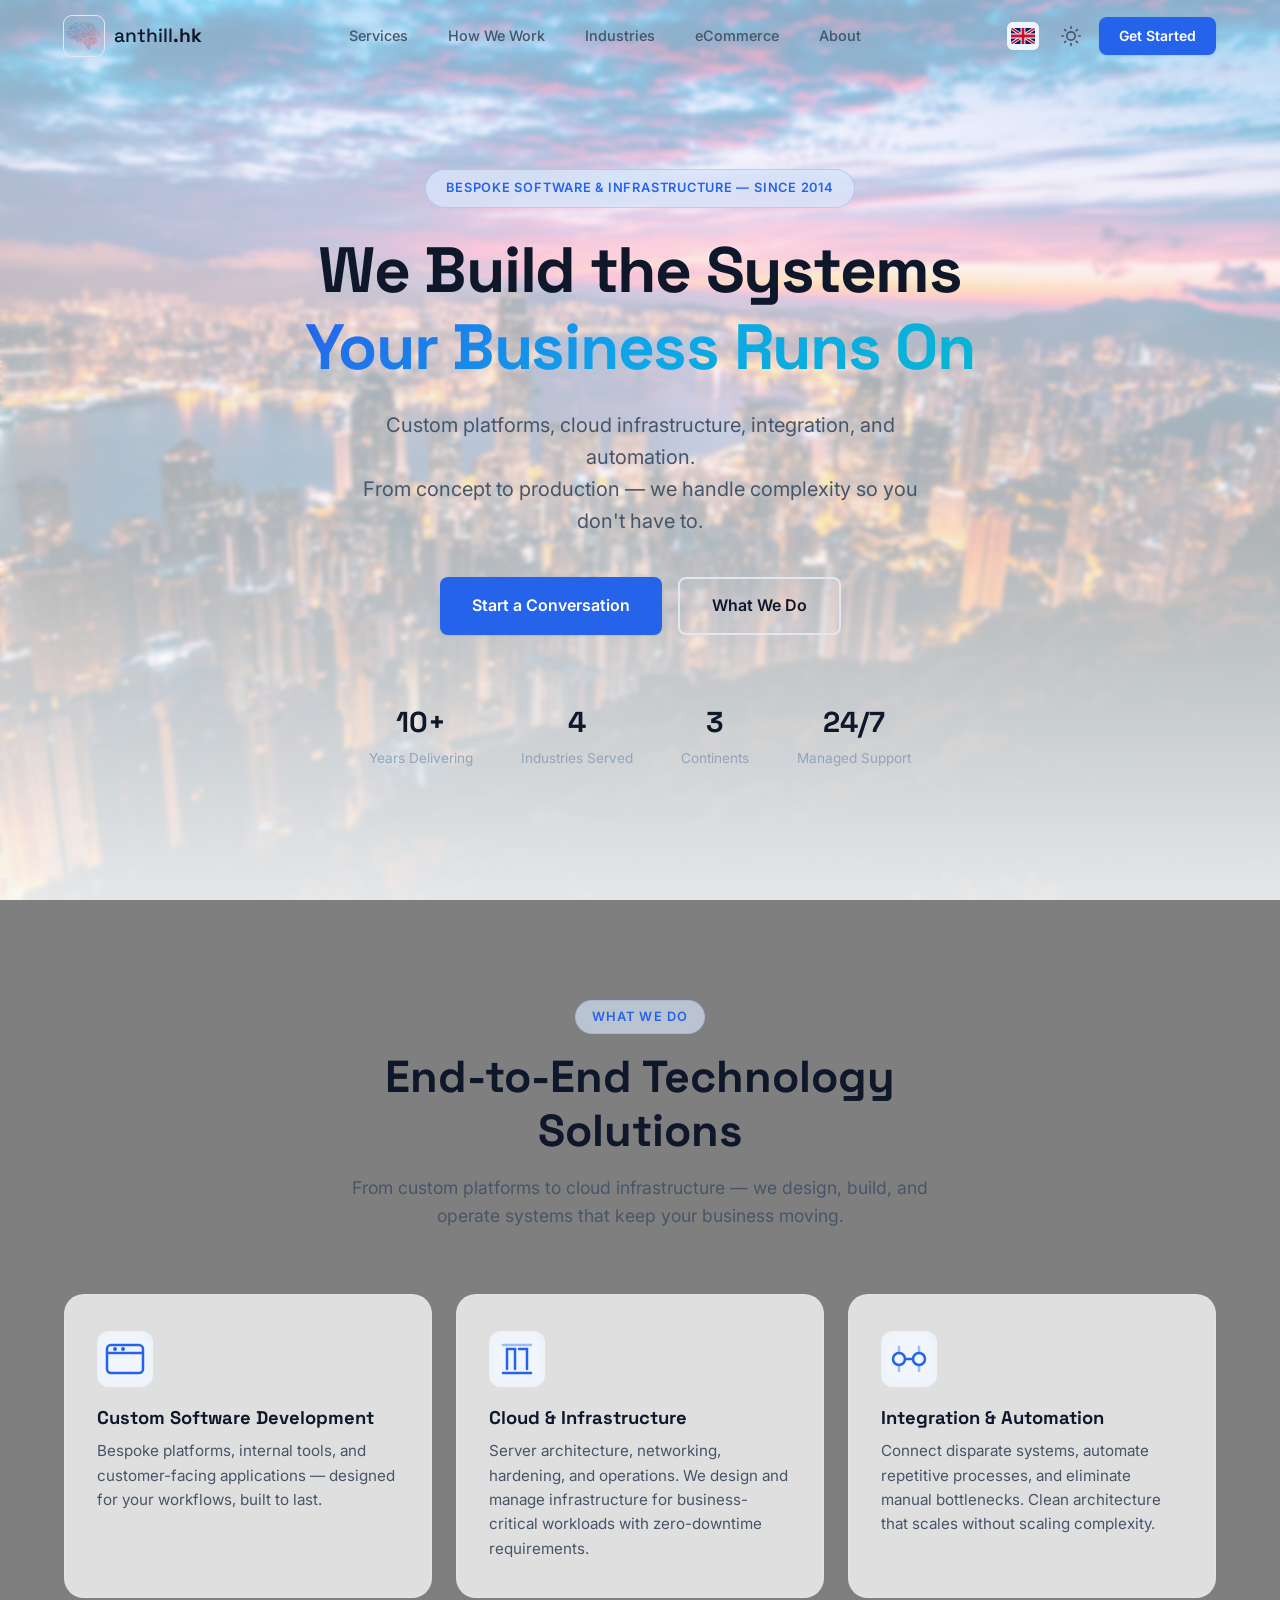
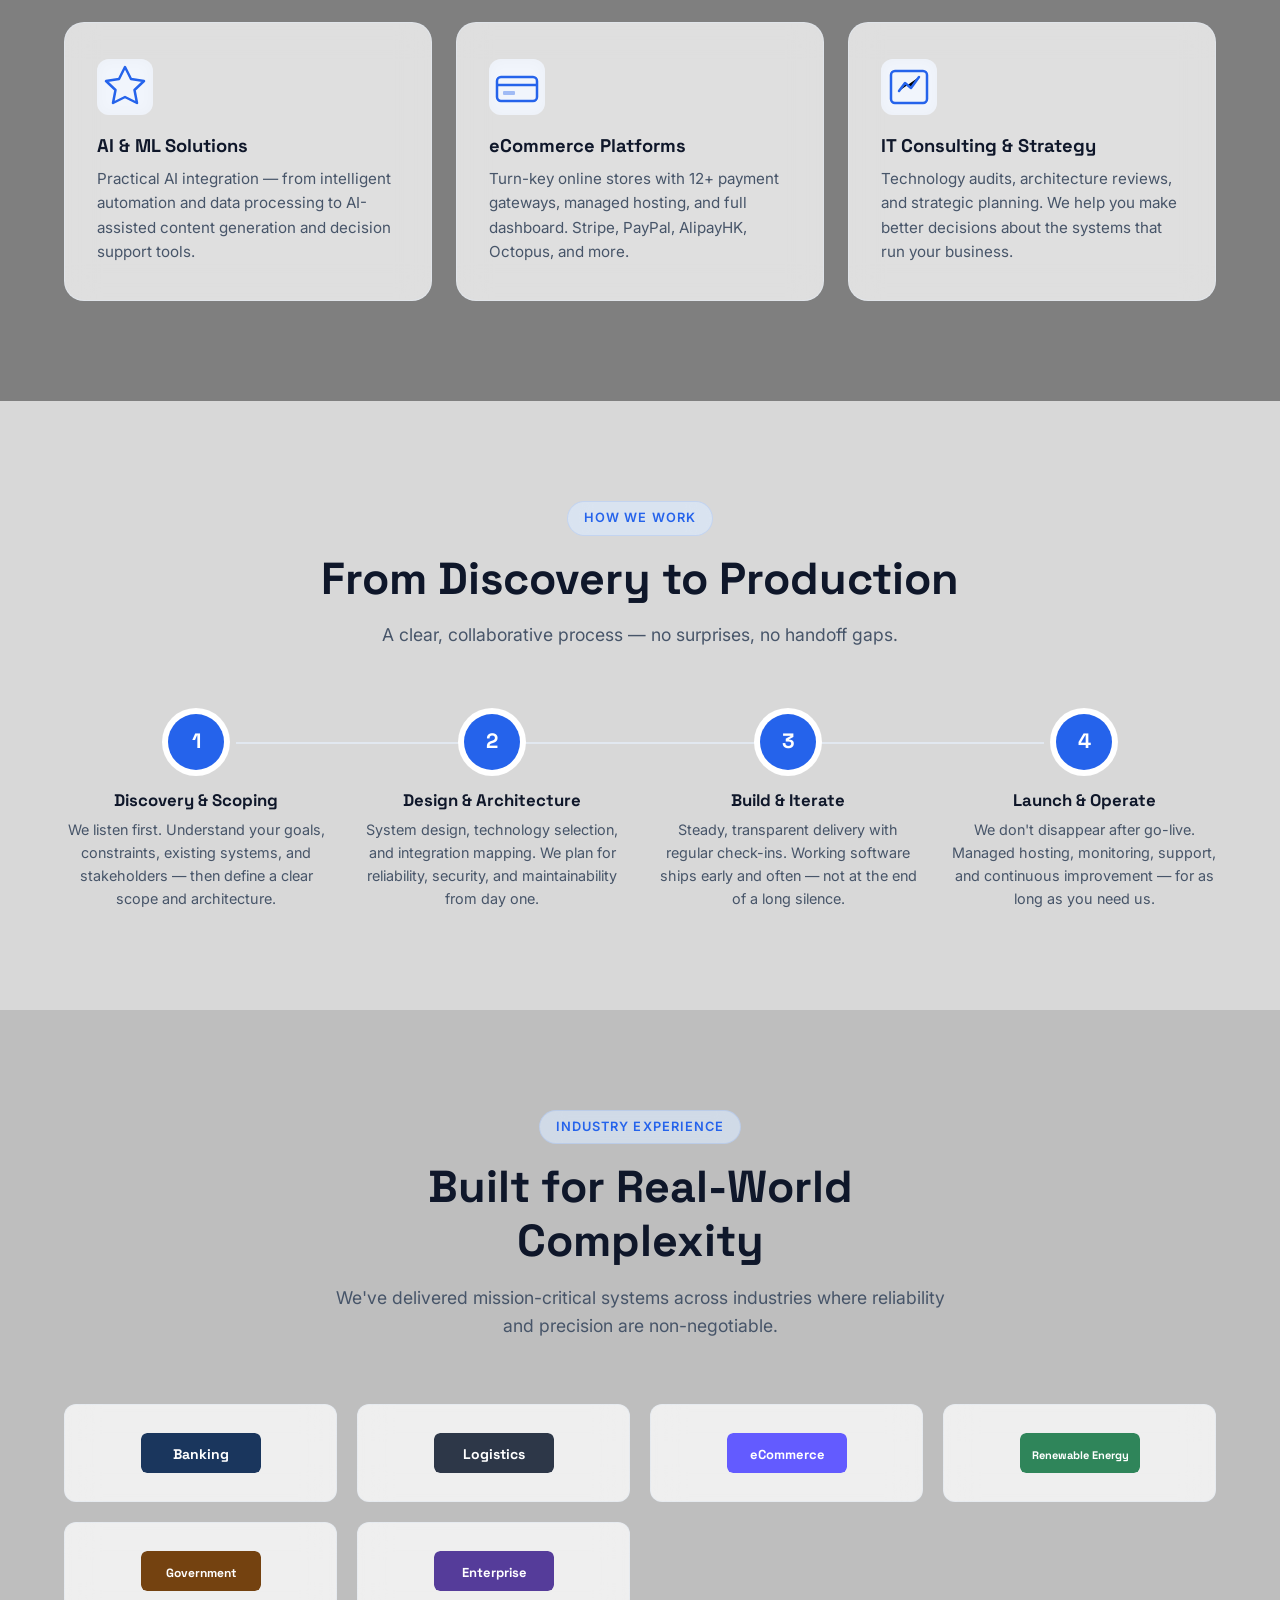
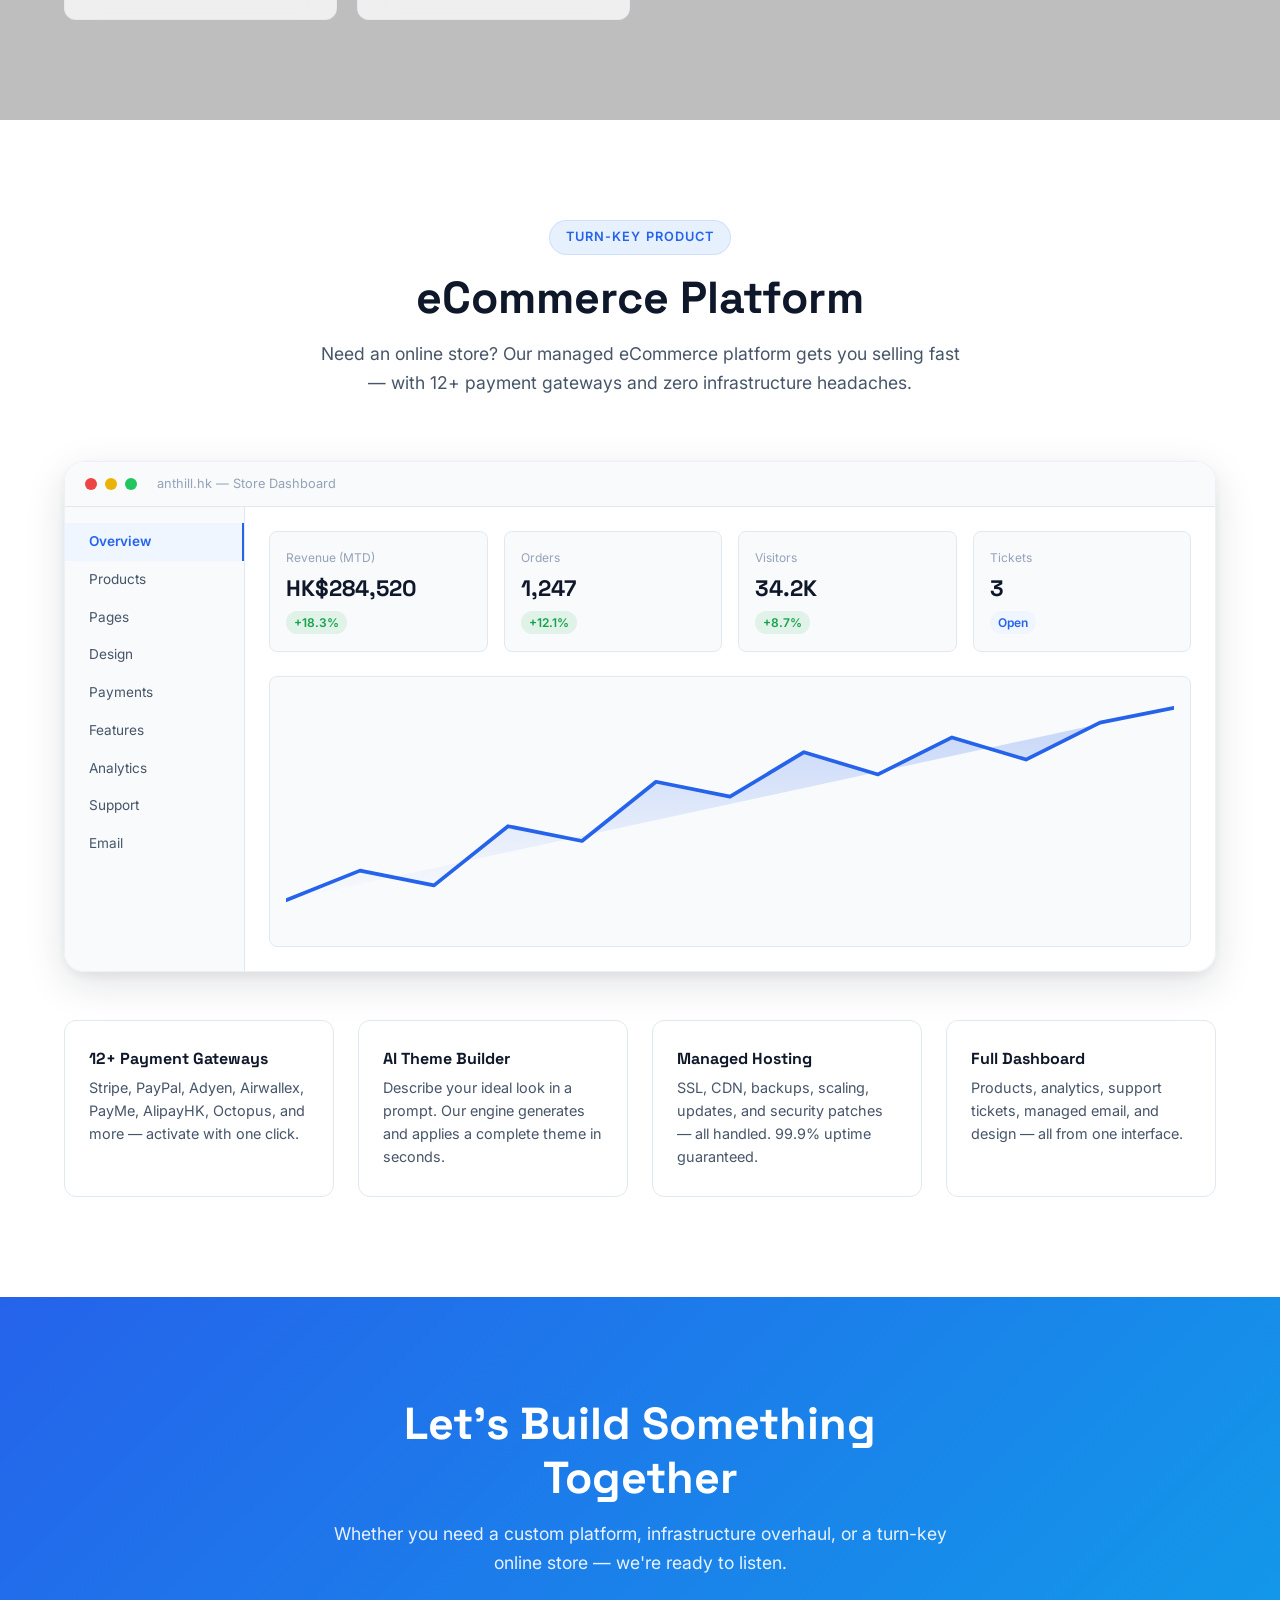
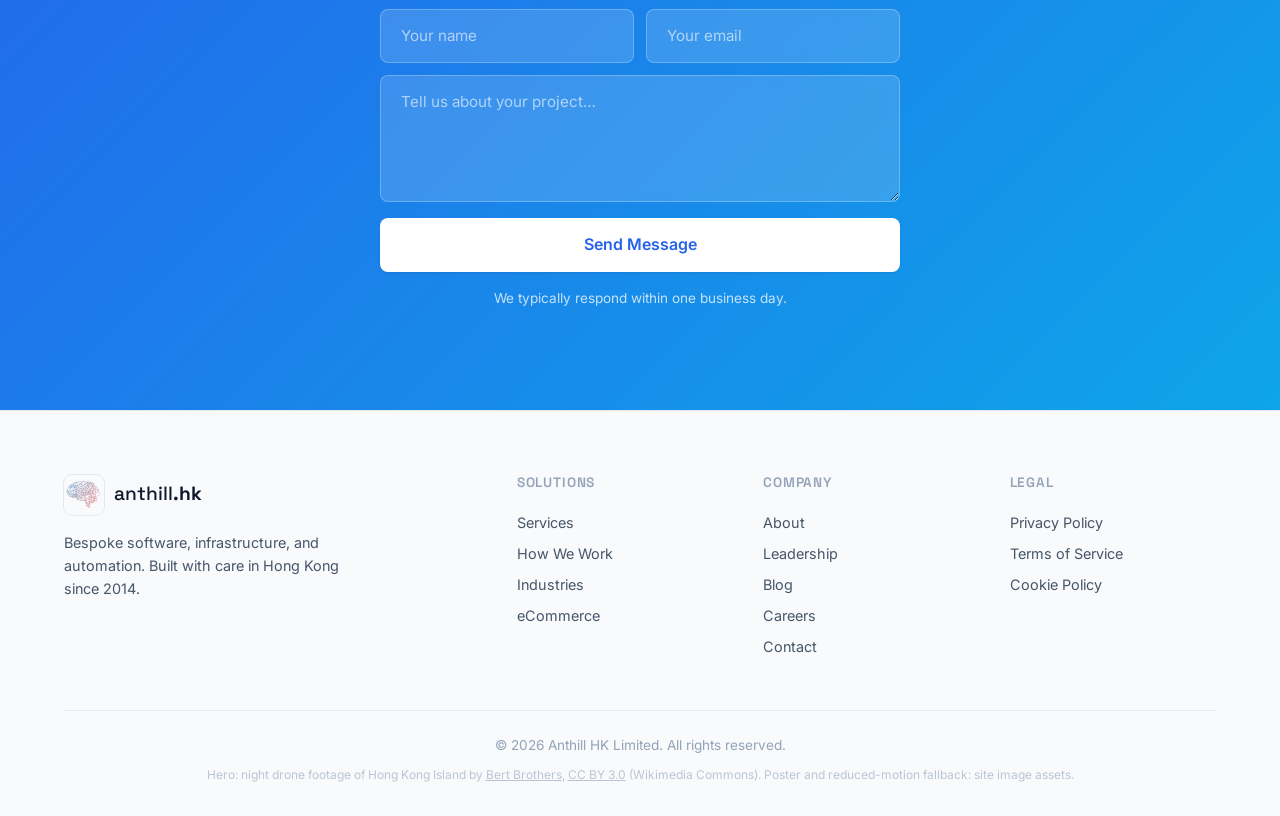
==== commit 68ed093b: "Add translucent section backgrounds to reveal fixed video backdrop Co-Authored-By: Claude Opus 4.6 (" ====
--- a/index.html
+++ b/index.html
@@ -30,6 +30,27 @@
   <link rel="alternate" hreflang="uk" href="https://anthill.hk/uk/">
   <link rel="alternate" hreflang="zh-Hant-HK" href="https://anthill.hk/hk/">
   <link rel="alternate" hreflang="x-default" href="https://anthill.hk/">
+  <style>
+    section#services {
+     background-color: rgba(0,0,0,0.5);
+    }
+
+    section#how-it-works {
+     background-color: rgba(127,127,127,0.3);
+    }
+
+    section#industries {
+     background-color: rgba(127,127,127,0.5);
+    }
+
+    section#dashboard {
+     background-color: rgba(0,0,0,0.3);
+    }
+
+    section#pricing {
+     background-color: rgba(127,127,127,0.3);
+    }
+  </style>
   <!-- Structured data -->
   <script type="application/ld+json">
   {
